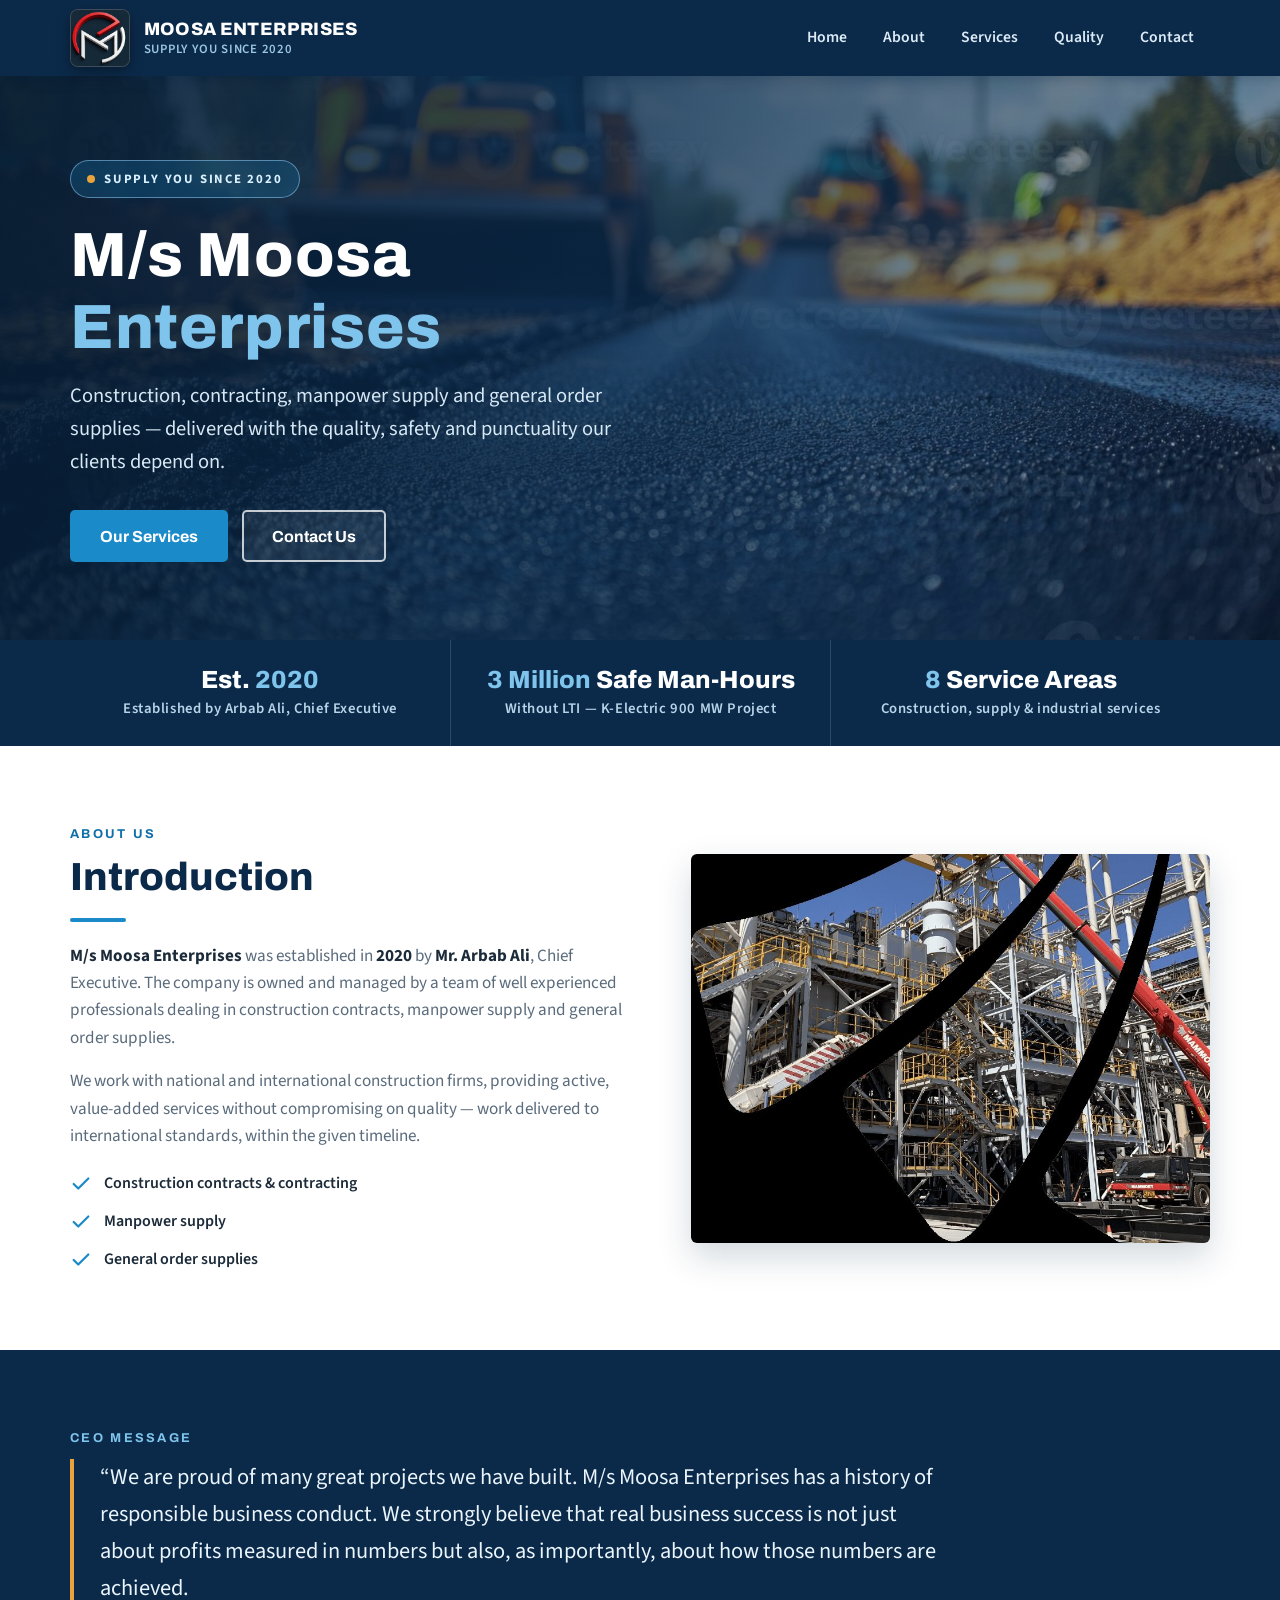
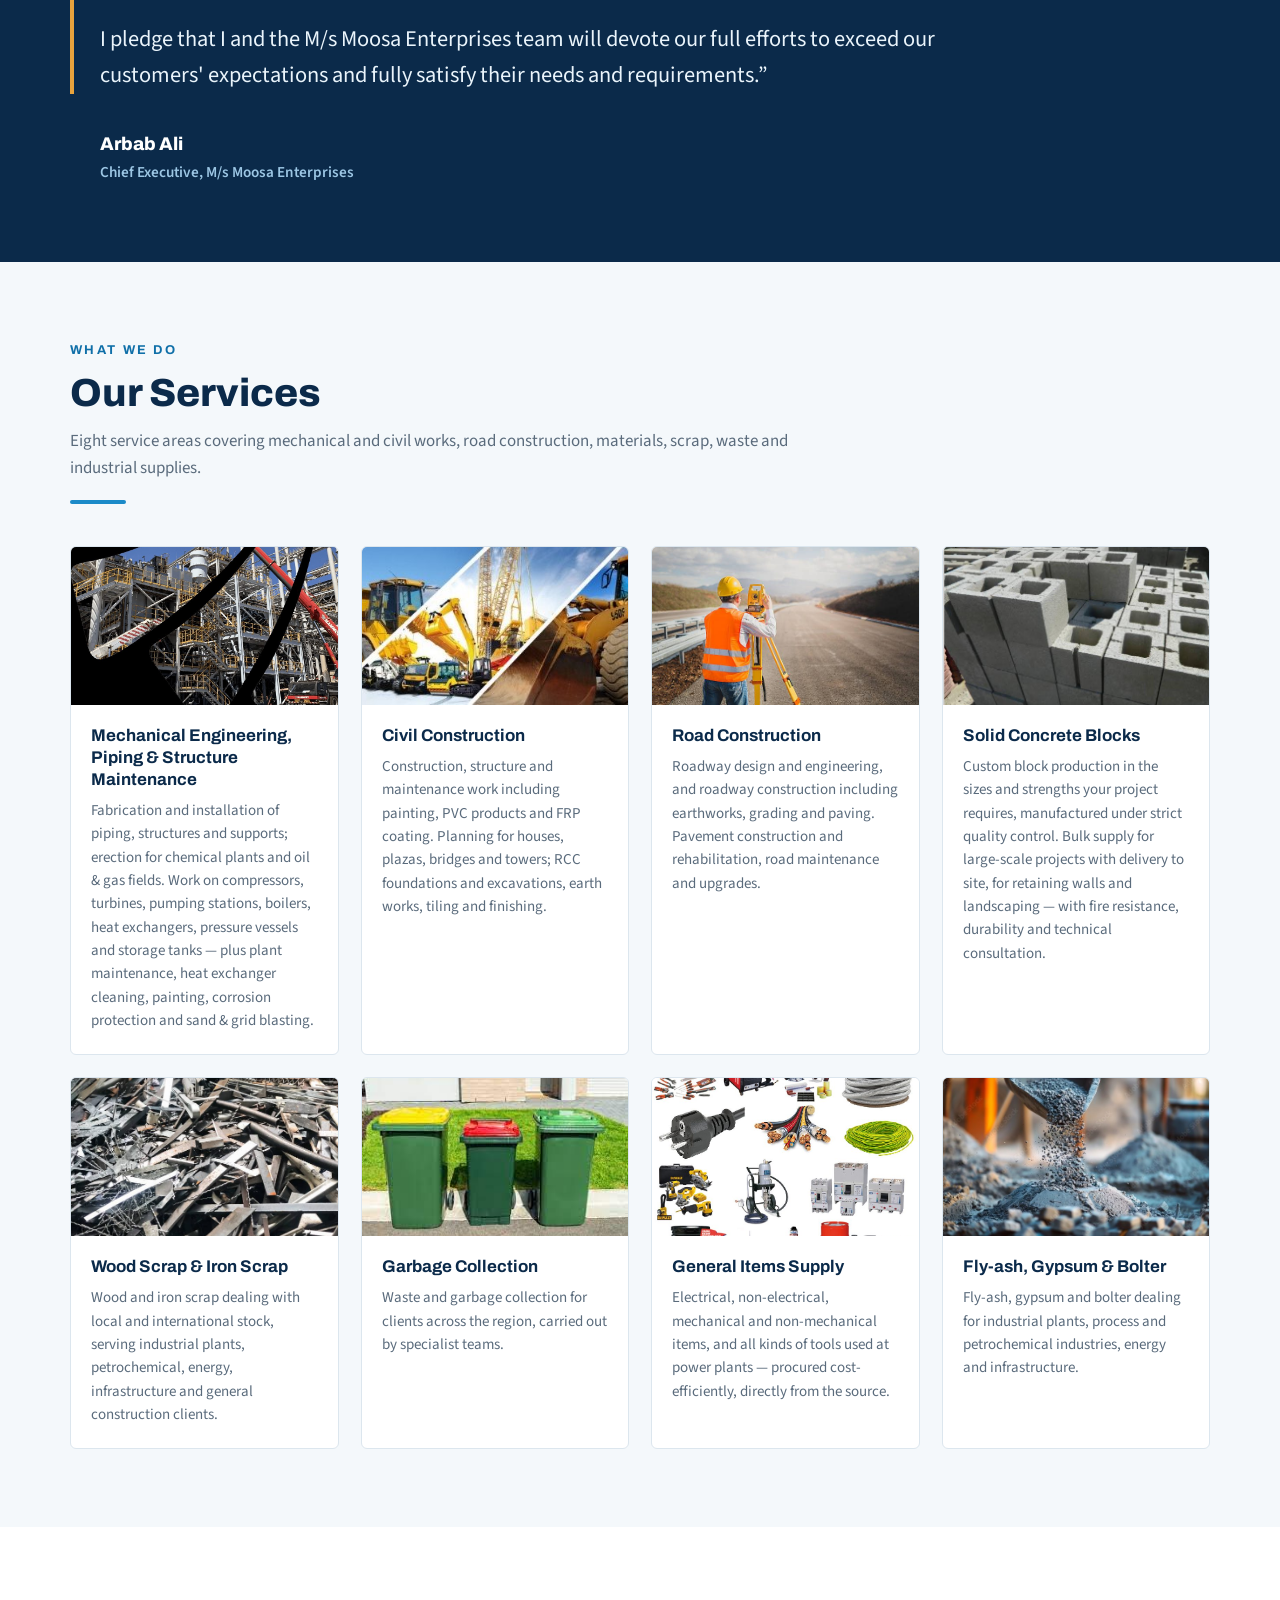
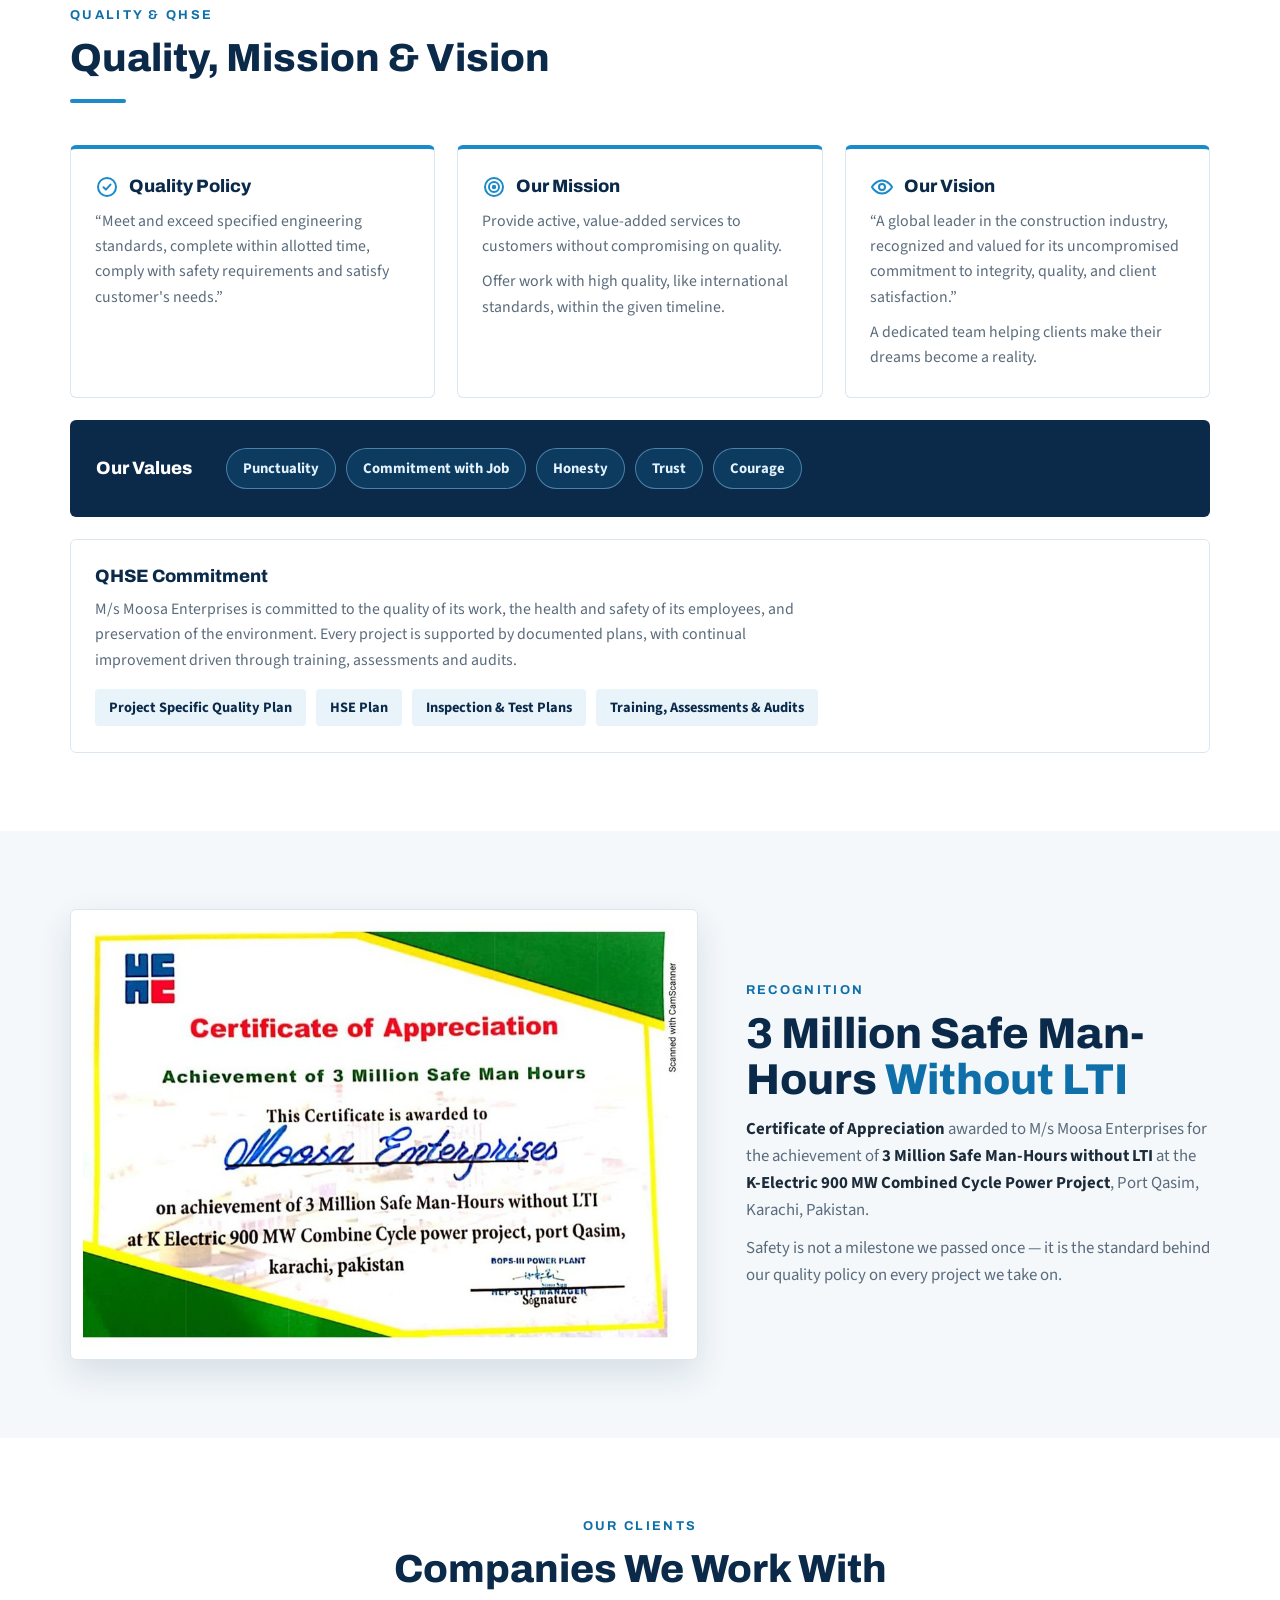
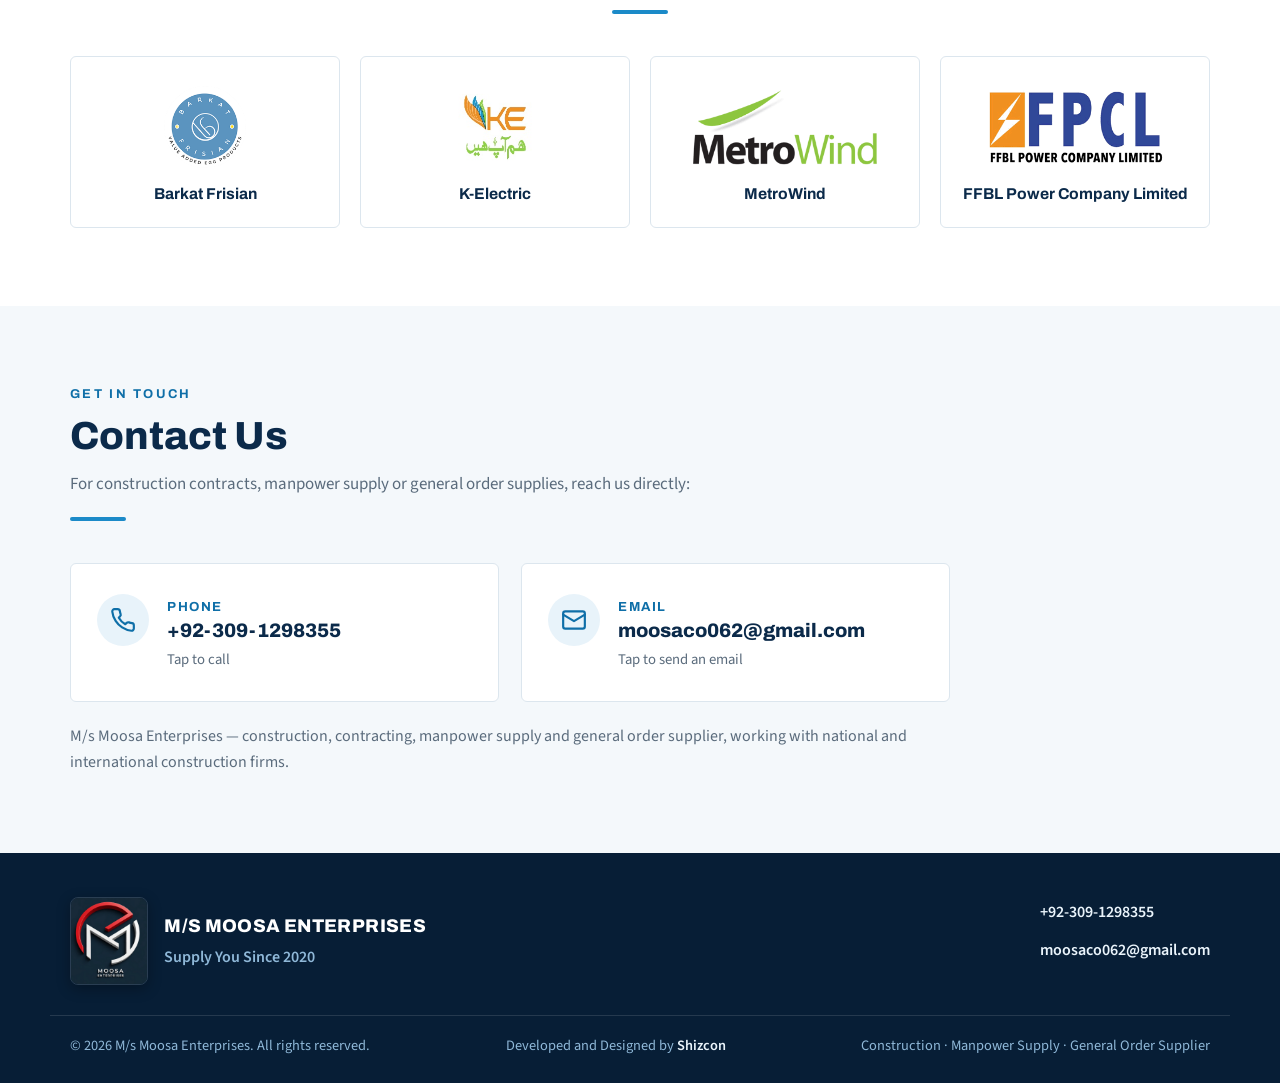
==== index.html @ c5fcceeb "Rename moosa-enterprises-preview.html to index.html" ====
<!doctype html>
<html lang="en">
<head>
<meta charset="utf-8" />
<meta name="viewport" content="width=device-width, initial-scale=1, viewport-fit=cover" />
<meta name="color-scheme" content="light" />
<meta name="description" content="M/s Moosa Enterprises — construction, contracting, manpower supply and general order supplies. Supply You Since 2020." />
<link rel="icon" href="data:," />
<title>M/s Moosa Enterprises — Supply You Since 2020</title>
<link rel="preconnect" href="https://fonts.googleapis.com" />
<link rel="preconnect" href="https://fonts.gstatic.com" crossorigin />
<link href="https://fonts.googleapis.com/css2?family=Archivo:wght@500;600;700;800&family=Source+Sans+3:wght@400;600;700&display=swap" rel="stylesheet" />
<style>
  :root{
    --navy:#0B2A4A;
    --navy-2:#071E36;
    --sky:#1B8AC8;
    --sky-dark:#0F6FA8;
    --sky-soft:#E8F3FA;
    --ink:#1C2B3A;
    --muted:#5A6B7C;
    --line:#DCE6EE;
    --bg:#FFFFFF;
    --bg-alt:#F4F8FB;
    --gold:#E8A33D;
    --radius:6px;
    --header-h:76px;
  }
  *{box-sizing:border-box}
  html{scroll-behavior:smooth}
  body{
    margin:0;
    font-family:"Source Sans 3", system-ui, -apple-system, "Segoe UI", sans-serif;
    color:var(--ink);
    background:var(--bg);
    line-height:1.6;
    -webkit-font-smoothing:antialiased;
  }
  h1,h2,h3,h4{font-family:"Archivo", system-ui, sans-serif; color:var(--navy); margin:0; line-height:1.15}
  p{margin:0}
  img{display:block; max-width:100%}
  a{color:var(--sky-dark)}
  .wrap{max-width:1180px; margin:0 auto; padding:0 20px}
  section{scroll-margin-top:calc(var(--header-h) + 12px)}

  /* ---------- Header ---------- */
  .site-header{
    position:sticky; top:0; z-index:60;
    background:var(--navy);
    box-shadow:0 2px 14px rgba(7,30,54,.28);
  }
  .header-in{
    max-width:1180px; margin:0 auto; padding:0 20px;
    min-height:var(--header-h);
    display:flex; align-items:center; gap:18px;
  }
  .brand{display:flex; align-items:center; gap:14px; text-decoration:none; min-height:44px}
  .brand .logo-plate{
    background:#1B2B38; border:1px solid rgba(255,255,255,.16); border-radius:8px; padding:0;
    display:flex; align-items:center; flex:none; overflow:hidden;
    box-shadow:0 4px 14px rgba(0,0,0,.35);
  }
  .brand .logo-plate img{height:56px; width:auto}
  .brand .brand-text{line-height:1.15}
  .brand .brand-name{
    font-family:"Archivo", sans-serif; font-weight:800; color:#fff;
    font-size:1.12rem; letter-spacing:.02em; text-transform:uppercase;
  }
  .brand .brand-tag{color:#9CC6E4; font-size:.8rem; font-weight:600; letter-spacing:.06em; text-transform:uppercase}
  .main-nav{margin-left:auto}
  .main-nav ul{display:flex; gap:4px; list-style:none; margin:0; padding:0}
  .main-nav a{
    display:flex; align-items:center; min-height:44px; padding:0 16px;
    color:#DCEBF6; text-decoration:none; font-weight:600; font-size:.98rem;
    border-radius:4px;
  }
  .main-nav a:hover, .main-nav a:focus-visible{background:rgba(255,255,255,.1); color:#fff}
  .nav-toggle{
    display:none; margin-left:auto;
    background:transparent; border:1px solid rgba(255,255,255,.35); border-radius:6px;
    width:48px; height:48px; cursor:pointer; padding:0;
    align-items:center; justify-content:center;
  }
  .nav-toggle svg{width:24px; height:24px; stroke:#fff}
  @media (max-width:820px){
    .nav-toggle{display:flex}
    .main-nav{
      display:none; position:absolute; top:var(--header-h); left:0; right:0;
      background:var(--navy-2); border-top:1px solid rgba(255,255,255,.12);
      padding:10px 16px 16px;
    }
    .main-nav.open{display:block}
    .main-nav ul{flex-direction:column; gap:2px}
    .main-nav a{min-height:48px; padding:0 12px; font-size:1.05rem}
    .brand .brand-name{font-size:.98rem}
    .brand .logo-plate img{height:48px}
  }

  /* ---------- Hero ---------- */
  .hero{
    position:relative; color:#fff;
    background:var(--navy-2) url("[data-uri]") center 62% / cover no-repeat;
  }
  .hero::before{
    content:""; position:absolute; inset:0;
    background:linear-gradient(90deg, rgba(7,30,54,.93) 0%, rgba(11,42,74,.82) 46%, rgba(11,42,74,.38) 100%);
  }
  .hero-in{position:relative; padding:84px 0 78px; max-width:720px}
  .hero-badge{
    display:inline-flex; align-items:center; gap:9px;
    background:rgba(27,138,200,.22); border:1px solid rgba(140,200,240,.55);
    color:#D9F0FF; font-weight:700; letter-spacing:.14em; text-transform:uppercase;
    font-size:.8rem; padding:8px 16px; border-radius:999px; margin-bottom:22px;
  }
  .hero-badge::before{content:""; width:8px; height:8px; border-radius:50%; background:var(--gold); flex:none}
  .hero h1{
    color:#fff; font-size:clamp(2.3rem, 5.6vw, 3.9rem); font-weight:800;
    letter-spacing:.01em; margin-bottom:16px;
  }
  .hero h1 .accent{color:#7FC4EC}
  .hero .hero-sub{
    font-size:clamp(1.05rem, 2.2vw, 1.28rem); color:#D7E8F5; max-width:56ch; margin-bottom:32px;
  }
  .hero-actions{display:flex; flex-wrap:wrap; gap:14px}
  .btn{
    display:inline-flex; align-items:center; justify-content:center; gap:9px;
    min-height:52px; padding:0 28px; border-radius:5px;
    font-family:"Archivo", sans-serif; font-weight:700; font-size:1rem;
    text-decoration:none; border:2px solid transparent; cursor:pointer;
  }
  .btn-sky{background:var(--sky); color:#fff}
  .btn-sky:hover{background:var(--sky-dark)}
  .btn-outline{border-color:rgba(255,255,255,.75); color:#fff; background:rgba(255,255,255,.06)}
  .btn-outline:hover{background:rgba(255,255,255,.16)}
  @media (max-width:640px){ .hero-in{padding:58px 0 54px} }

  /* ---------- Fact strip ---------- */
  .facts{background:var(--navy); color:#fff}
  .facts-in{
    display:grid; grid-template-columns:repeat(3, 1fr);
  }
  .fact{
    padding:26px 28px; text-align:center;
    border-left:1px solid rgba(255,255,255,.14);
  }
  .fact:first-child{border-left:none}
  .fact .fact-num{
    font-family:"Archivo", sans-serif; font-weight:800; font-size:1.55rem; color:#fff; line-height:1.1;
  }
  .fact .fact-num em{font-style:normal; color:#7FC4EC}
  .fact .fact-label{color:#B9D4E8; font-size:.92rem; font-weight:600; letter-spacing:.04em; margin-top:3px}
  @media (max-width:640px){
    .facts-in{grid-template-columns:1fr}
    .fact{border-left:none; border-top:1px solid rgba(255,255,255,.14); padding:18px 20px}
    .fact:first-child{border-top:none}
  }

  /* ---------- Sections ---------- */
  .section{padding:78px 0}
  .section-alt{background:var(--bg-alt)}
  .section-head{max-width:760px; margin-bottom:42px}
  .section-head.center{margin-left:auto; margin-right:auto; text-align:center}
  .kicker{
    display:block; font-family:"Archivo", sans-serif; font-weight:700; font-size:.8rem;
    letter-spacing:.18em; text-transform:uppercase; color:var(--sky-dark); margin-bottom:10px;
  }
  .section-head h2{font-size:clamp(1.75rem, 3.6vw, 2.45rem); font-weight:800; margin-bottom:12px}
  .section-head p{color:var(--muted); font-size:1.06rem}
  .rule{width:56px; height:4px; background:var(--sky); border-radius:2px; margin-top:18px}
  .section-head.center .rule{margin-left:auto; margin-right:auto}

  /* About */
  .about-grid{display:grid; grid-template-columns:1.05fr .95fr; gap:48px; align-items:center}
  .about-copy p{color:var(--muted); font-size:1.07rem; margin-bottom:16px}
  .about-copy p strong{color:var(--ink)}
  .about-points{list-style:none; margin:22px 0 0; padding:0; display:grid; gap:12px}
  .about-points li{display:flex; gap:12px; align-items:flex-start; font-weight:600; color:var(--ink)}
  .about-points svg{flex:none; width:22px; height:22px; margin-top:2px}
  .about-photo{border-radius:var(--radius); overflow:hidden; box-shadow:0 14px 34px rgba(11,42,74,.18)}
  .about-photo img{width:100%; height:100%; object-fit:cover; aspect-ratio:4/3}
  @media (max-width:860px){ .about-grid{grid-template-columns:1fr; gap:30px} }

  /* CEO message */
  .ceo{background:var(--navy); color:#fff}
  .ceo .kicker{color:#7FC4EC}
  .ceo-grid{display:grid; grid-template-columns:1fr; gap:10px; max-width:880px}
  .ceo blockquote{
    margin:0; font-size:clamp(1.12rem, 2.4vw, 1.4rem); line-height:1.65; color:#EAF4FB;
    border-left:4px solid var(--gold); padding-left:26px; font-weight:400;
  }
  .ceo blockquote p + p{margin-top:14px}
  .ceo-sign{margin-top:26px; padding-left:30px}
  .ceo-sign .name{font-family:"Archivo", sans-serif; font-weight:800; font-size:1.15rem; color:#fff}
  .ceo-sign .role{color:#9CC6E4; font-weight:600; font-size:.95rem}

  /* Services */
  .svc-grid{display:grid; grid-template-columns:repeat(4, 1fr); gap:22px}
  @media (max-width:1080px){ .svc-grid{grid-template-columns:repeat(2, 1fr)} }
  @media (max-width:560px){ .svc-grid{grid-template-columns:1fr} }
  .svc{
    background:#fff; border:1px solid var(--line); border-radius:var(--radius);
    overflow:hidden; display:flex; flex-direction:column;
    transition:box-shadow .18s ease, transform .18s ease;
  }
  .svc:hover{box-shadow:0 12px 28px rgba(11,42,74,.13); transform:translateY(-3px)}
  .svc img{width:100%; height:158px; object-fit:cover}
  .svc-body{padding:20px 20px 22px; display:flex; flex-direction:column; gap:8px; flex:1}
  .svc-body h3{font-size:1.06rem; font-weight:700; line-height:1.3}
  .svc-body p{color:var(--muted); font-size:.94rem; line-height:1.55}

  /* Quality / Mission / Vision / Values */
  .qm-grid{display:grid; grid-template-columns:repeat(3, 1fr); gap:22px; margin-bottom:22px}
  @media (max-width:900px){ .qm-grid{grid-template-columns:1fr} }
  .qm-card{
    background:#fff; border:1px solid var(--line); border-top:4px solid var(--sky);
    border-radius:var(--radius); padding:26px 24px;
  }
  .qm-card h3{font-size:1.12rem; font-weight:800; margin-bottom:10px; display:flex; align-items:center; gap:10px}
  .qm-card h3 svg{width:24px; height:24px; flex:none}
  .qm-card p{color:var(--muted); font-size:.99rem}
  .qm-card p + p{margin-top:10px}
  .values-card{
    background:var(--navy); border-radius:var(--radius); padding:28px 26px; color:#fff;
    display:grid; grid-template-columns:auto 1fr; gap:8px 34px; align-items:center;
  }
  .values-card h3{color:#fff; font-size:1.12rem; font-weight:800}
  .values-list{list-style:none; margin:0; padding:0; display:flex; flex-wrap:wrap; gap:10px}
  .values-list li{
    border:1px solid rgba(140,200,240,.5); background:rgba(27,138,200,.18);
    color:#E3F2FC; font-weight:700; font-size:.92rem; padding:8px 16px; border-radius:999px;
  }
  @media (max-width:700px){ .values-card{grid-template-columns:1fr} }
  .qhse{margin-top:22px; background:#fff; border:1px solid var(--line); border-radius:var(--radius); padding:26px 24px}
  .qhse h3{font-size:1.12rem; font-weight:800; margin-bottom:10px}
  .qhse p{color:var(--muted); font-size:.99rem; max-width:88ch}
  .qhse-tags{list-style:none; display:flex; flex-wrap:wrap; gap:10px; margin:16px 0 0; padding:0}
  .qhse-tags li{background:var(--sky-soft); color:var(--navy); font-weight:700; font-size:.9rem; padding:7px 14px; border-radius:4px}

  /* Recognition */
  .rec-grid{display:grid; grid-template-columns:1.15fr .85fr; gap:48px; align-items:center}
  .rec-photo{border:1px solid var(--line); border-radius:var(--radius); padding:12px; background:#fff; box-shadow:0 14px 34px rgba(11,42,74,.12)}
  .rec-photo img{width:100%; border-radius:3px}
  .rec-copy .big{
    font-family:"Archivo", sans-serif; font-weight:800; color:var(--navy);
    font-size:clamp(1.9rem, 4vw, 2.7rem); line-height:1.08; margin-bottom:6px;
  }
  .rec-copy .big em{font-style:normal; color:var(--sky-dark)}
  .rec-copy p{color:var(--muted); font-size:1.05rem; margin-top:12px}
  .rec-copy p strong{color:var(--ink)}
  @media (max-width:860px){ .rec-grid{grid-template-columns:1fr; gap:28px} }

  /* Clients */
  .clients-grid{display:grid; grid-template-columns:repeat(4, 1fr); gap:20px}
  @media (max-width:860px){ .clients-grid{grid-template-columns:repeat(2, 1fr)} }
  @media (max-width:420px){ .clients-grid{grid-template-columns:1fr} }
  .client-card{
    background:#fff; border:1px solid var(--line); border-radius:var(--radius);
    padding:26px 20px 20px; display:flex; flex-direction:column; align-items:center; gap:16px;
    min-height:172px; justify-content:center; text-align:center;
  }
  .client-card img{max-height:82px; width:auto; max-width:100%; object-fit:contain}
  .client-card .client-name{font-family:"Archivo", sans-serif; font-weight:700; color:var(--navy); font-size:.98rem; line-height:1.3}

  /* Contact */
  .contact-grid{display:grid; grid-template-columns:1fr 1fr; gap:22px; max-width:880px}
  @media (max-width:700px){ .contact-grid{grid-template-columns:1fr} }
  .contact-card{
    background:#fff; border:1px solid var(--line); border-radius:var(--radius);
    padding:30px 26px; display:flex; gap:18px; align-items:flex-start;
    text-decoration:none; color:var(--ink);
    transition:box-shadow .18s ease, border-color .18s ease;
  }
  .contact-card:hover{box-shadow:0 10px 24px rgba(11,42,74,.12); border-color:var(--sky)}
  .contact-icon{
    flex:none; width:52px; height:52px; border-radius:50%;
    background:var(--sky-soft); display:flex; align-items:center; justify-content:center;
  }
  .contact-icon svg{width:26px; height:26px}
  .contact-card .label{font-family:"Archivo", sans-serif; font-weight:700; font-size:.82rem; letter-spacing:.12em; text-transform:uppercase; color:var(--sky-dark); margin-bottom:4px}
  .contact-card .value{font-family:"Archivo", sans-serif; font-weight:800; color:var(--navy); font-size:1.22rem; line-height:1.25; word-break:break-word}
  .contact-card .hint{color:var(--muted); font-size:.92rem; margin-top:4px}
  .contact-note{margin-top:22px; color:var(--muted); font-size:1rem; max-width:880px}

  /* Footer */
  footer{background:var(--navy-2); color:#C7DCEC}
  .footer-in{
    max-width:1180px; margin:0 auto; padding:44px 20px 30px;
    display:flex; flex-wrap:wrap; gap:26px 48px; align-items:flex-start; justify-content:space-between;
  }
  .footer-brand{display:flex; align-items:center; gap:16px}
  .footer-brand .f-logo{height:88px; width:auto; border-radius:8px; border:1px solid rgba(255,255,255,.14); box-shadow:0 4px 14px rgba(0,0,0,.3)}
  .footer-brand .f-name{font-family:"Archivo", sans-serif; font-weight:800; color:#fff; font-size:1.15rem; text-transform:uppercase; letter-spacing:.02em}
  .footer-brand .f-tag{color:#8FB8D8; font-weight:600; margin-top:4px}
  .footer-contact{display:grid; gap:6px; font-size:1rem}
  .footer-contact a{color:#EAF4FB; text-decoration:none; font-weight:600; min-height:32px; display:inline-flex; align-items:center}
  .footer-contact a:hover{text-decoration:underline}
  .footer-bottom{
    border-top:1px solid rgba(255,255,255,.12);
    max-width:1180px; margin:0 auto; padding:18px 20px 26px;
    display:flex; flex-wrap:wrap; gap:8px 20px; justify-content:space-between;
    font-size:.9rem; color:#8FB8D8;
  }
  .footer-bottom a{color:#EAF4FB; font-weight:600; text-decoration:none}
  .footer-bottom a:hover{text-decoration:underline}

  @media (prefers-reduced-motion: reduce){
    html{scroll-behavior:auto}
    .svc, .contact-card{transition:none}
    .svc:hover{transform:none}
  }
</style>
</head>
<body>

<!-- ================= Header ================= -->
<header class="site-header">
  <div class="header-in">
    <a class="brand" href="#home" aria-label="M/s Moosa Enterprises — home">
      <span class="logo-plate"><img src="[data-uri]" alt="Moosa Enterprises logo" /></span>
      <span class="brand-text">
        <span class="brand-name">Moosa Enterprises</span><br />
        <span class="brand-tag">Supply You Since 2020</span>
      </span>
    </a>
    <button class="nav-toggle" id="navToggle" aria-label="Open menu" aria-expanded="false" aria-controls="mainNav">
      <svg viewBox="0 0 24 24" fill="none" stroke-width="2" stroke-linecap="round"><path d="M4 7h16M4 12h16M4 17h16"/></svg>
    </button>
    <nav class="main-nav" id="mainNav" aria-label="Main navigation">
      <ul>
        <li><a href="#home">Home</a></li>
        <li><a href="#about">About</a></li>
        <li><a href="#services">Services</a></li>
        <li><a href="#quality">Quality</a></li>
        <li><a href="#contact">Contact</a></li>
      </ul>
    </nav>
  </div>
</header>

<!-- ================= Hero ================= -->
<section class="hero" id="home">
  <div class="wrap">
    <div class="hero-in">
      <span class="hero-badge">Supply You Since 2020</span>
      <h1>M/s Moosa <span class="accent">Enterprises</span></h1>
      <p class="hero-sub">Construction, contracting, manpower supply and general order supplies — delivered with the quality, safety and punctuality our clients depend on.</p>
      <div class="hero-actions">
        <a class="btn btn-sky" href="#services">Our Services</a>
        <a class="btn btn-outline" href="#contact">Contact Us</a>
      </div>
    </div>
  </div>
</section>

<!-- ================= Fact strip ================= -->
<div class="facts" aria-label="Company facts">
  <div class="wrap">
    <div class="facts-in">
      <div class="fact">
        <div class="fact-num">Est. <em>2020</em></div>
        <div class="fact-label">Established by Arbab Ali, Chief Executive</div>
      </div>
      <div class="fact">
        <div class="fact-num"><em>3 Million</em> Safe Man-Hours</div>
        <div class="fact-label">Without LTI — K-Electric 900 MW Project</div>
      </div>
      <div class="fact">
        <div class="fact-num"><em>8</em> Service Areas</div>
        <div class="fact-label">Construction, supply &amp; industrial services</div>
      </div>
    </div>
  </div>
</div>

<!-- ================= About ================= -->
<section class="section" id="about">
  <div class="wrap">
    <div class="about-grid">
      <div class="about-copy">
        <div class="section-head" style="margin-bottom:20px">
          <span class="kicker">About Us</span>
          <h2>Introduction</h2>
          <div class="rule"></div>
        </div>
        <p><strong>M/s Moosa Enterprises</strong> was established in <strong>2020</strong> by <strong>Mr. Arbab Ali</strong>, Chief Executive. The company is owned and managed by a team of well experienced professionals dealing in construction contracts, manpower supply and general order supplies.</p>
        <p>We work with national and international construction firms, providing active, value-added services without compromising on quality — work delivered to international standards, within the given timeline.</p>
        <ul class="about-points">
          <li>
            <svg viewBox="0 0 24 24" fill="none" stroke="#1B8AC8" stroke-width="2.4" stroke-linecap="round" stroke-linejoin="round"><path d="M20 6 9 17l-5-5"/></svg>
            Construction contracts &amp; contracting
          </li>
          <li>
            <svg viewBox="0 0 24 24" fill="none" stroke="#1B8AC8" stroke-width="2.4" stroke-linecap="round" stroke-linejoin="round"><path d="M20 6 9 17l-5-5"/></svg>
            Manpower supply
          </li>
          <li>
            <svg viewBox="0 0 24 24" fill="none" stroke="#1B8AC8" stroke-width="2.4" stroke-linecap="round" stroke-linejoin="round"><path d="M20 6 9 17l-5-5"/></svg>
            General order supplies
          </li>
        </ul>
      </div>
      <div class="about-photo">
        <img src="[data-uri]" alt="Industrial plant served by Moosa Enterprises mechanical and piping teams" />
      </div>
    </div>
  </div>
</section>

<!-- ================= CEO Message ================= -->
<section class="section ceo" id="ceo">
  <div class="wrap">
    <span class="kicker">CEO Message</span>
    <div class="ceo-grid">
      <blockquote>
        <p>“We are proud of many great projects we have built. M/s Moosa Enterprises has a history of responsible business conduct. We strongly believe that real business success is not just about profits measured in numbers but also, as importantly, about how those numbers are achieved.</p>
        <p>I pledge that I and the M/s Moosa Enterprises team will devote our full efforts to exceed our customers' expectations and fully satisfy their needs and requirements.”</p>
      </blockquote>
      <div class="ceo-sign">
        <div class="name">Arbab Ali</div>
        <div class="role">Chief Executive, M/s Moosa Enterprises</div>
      </div>
    </div>
  </div>
</section>

<!-- ================= Services ================= -->
<section class="section section-alt" id="services">
  <div class="wrap">
    <div class="section-head">
      <span class="kicker">What We Do</span>
      <h2>Our Services</h2>
      <p>Eight service areas covering mechanical and civil works, road construction, materials, scrap, waste and industrial supplies.</p>
      <div class="rule"></div>
    </div>
    <div class="svc-grid">

      <article class="svc">
        <img src="[data-uri]" alt="Industrial plant piping and structures" />
        <div class="svc-body">
          <h3>Mechanical Engineering, Piping &amp; Structure Maintenance</h3>
          <p>Fabrication and installation of piping, structures and supports; erection for chemical plants and oil &amp; gas fields. Work on compressors, turbines, pumping stations, boilers, heat exchangers, pressure vessels and storage tanks — plus plant maintenance, heat exchanger cleaning, painting, corrosion protection and sand &amp; grid blasting.</p>
        </div>
      </article>

      <article class="svc">
        <img src="[data-uri]" alt="Construction machinery at work on a civil project" />
        <div class="svc-body">
          <h3>Civil Construction</h3>
          <p>Construction, structure and maintenance work including painting, PVC products and FRP coating. Planning for houses, plazas, bridges and towers; RCC foundations and excavations, earth works, tiling and finishing.</p>
        </div>
      </article>

      <article class="svc">
        <img src="[data-uri]" alt="Surveyor measuring a road construction site" />
        <div class="svc-body">
          <h3>Road Construction</h3>
          <p>Roadway design and engineering, and roadway construction including earthworks, grading and paving. Pavement construction and rehabilitation, road maintenance and upgrades.</p>
        </div>
      </article>

      <article class="svc">
        <img src="[data-uri]" alt="Stacks of solid concrete blocks" />
        <div class="svc-body">
          <h3>Solid Concrete Blocks</h3>
          <p>Custom block production in the sizes and strengths your project requires, manufactured under strict quality control. Bulk supply for large-scale projects with delivery to site, for retaining walls and landscaping — with fire resistance, durability and technical consultation.</p>
        </div>
      </article>

      <article class="svc">
        <img src="[data-uri]" alt="Iron scrap material ready for dealing" />
        <div class="svc-body">
          <h3>Wood Scrap &amp; Iron Scrap</h3>
          <p>Wood and iron scrap dealing with local and international stock, serving industrial plants, petrochemical, energy, infrastructure and general construction clients.</p>
        </div>
      </article>

      <article class="svc">
        <img src="[data-uri]" alt="Waste bins for garbage collection service" />
        <div class="svc-body">
          <h3>Garbage Collection</h3>
          <p>Waste and garbage collection for clients across the region, carried out by specialist teams.</p>
        </div>
      </article>

      <article class="svc">
        <img src="[data-uri]" alt="General items and tools supplied to power plants" />
        <div class="svc-body">
          <h3>General Items Supply</h3>
          <p>Electrical, non-electrical, mechanical and non-mechanical items, and all kinds of tools used at power plants — procured cost-efficiently, directly from the source.</p>
        </div>
      </article>

      <article class="svc">
        <img src="[data-uri]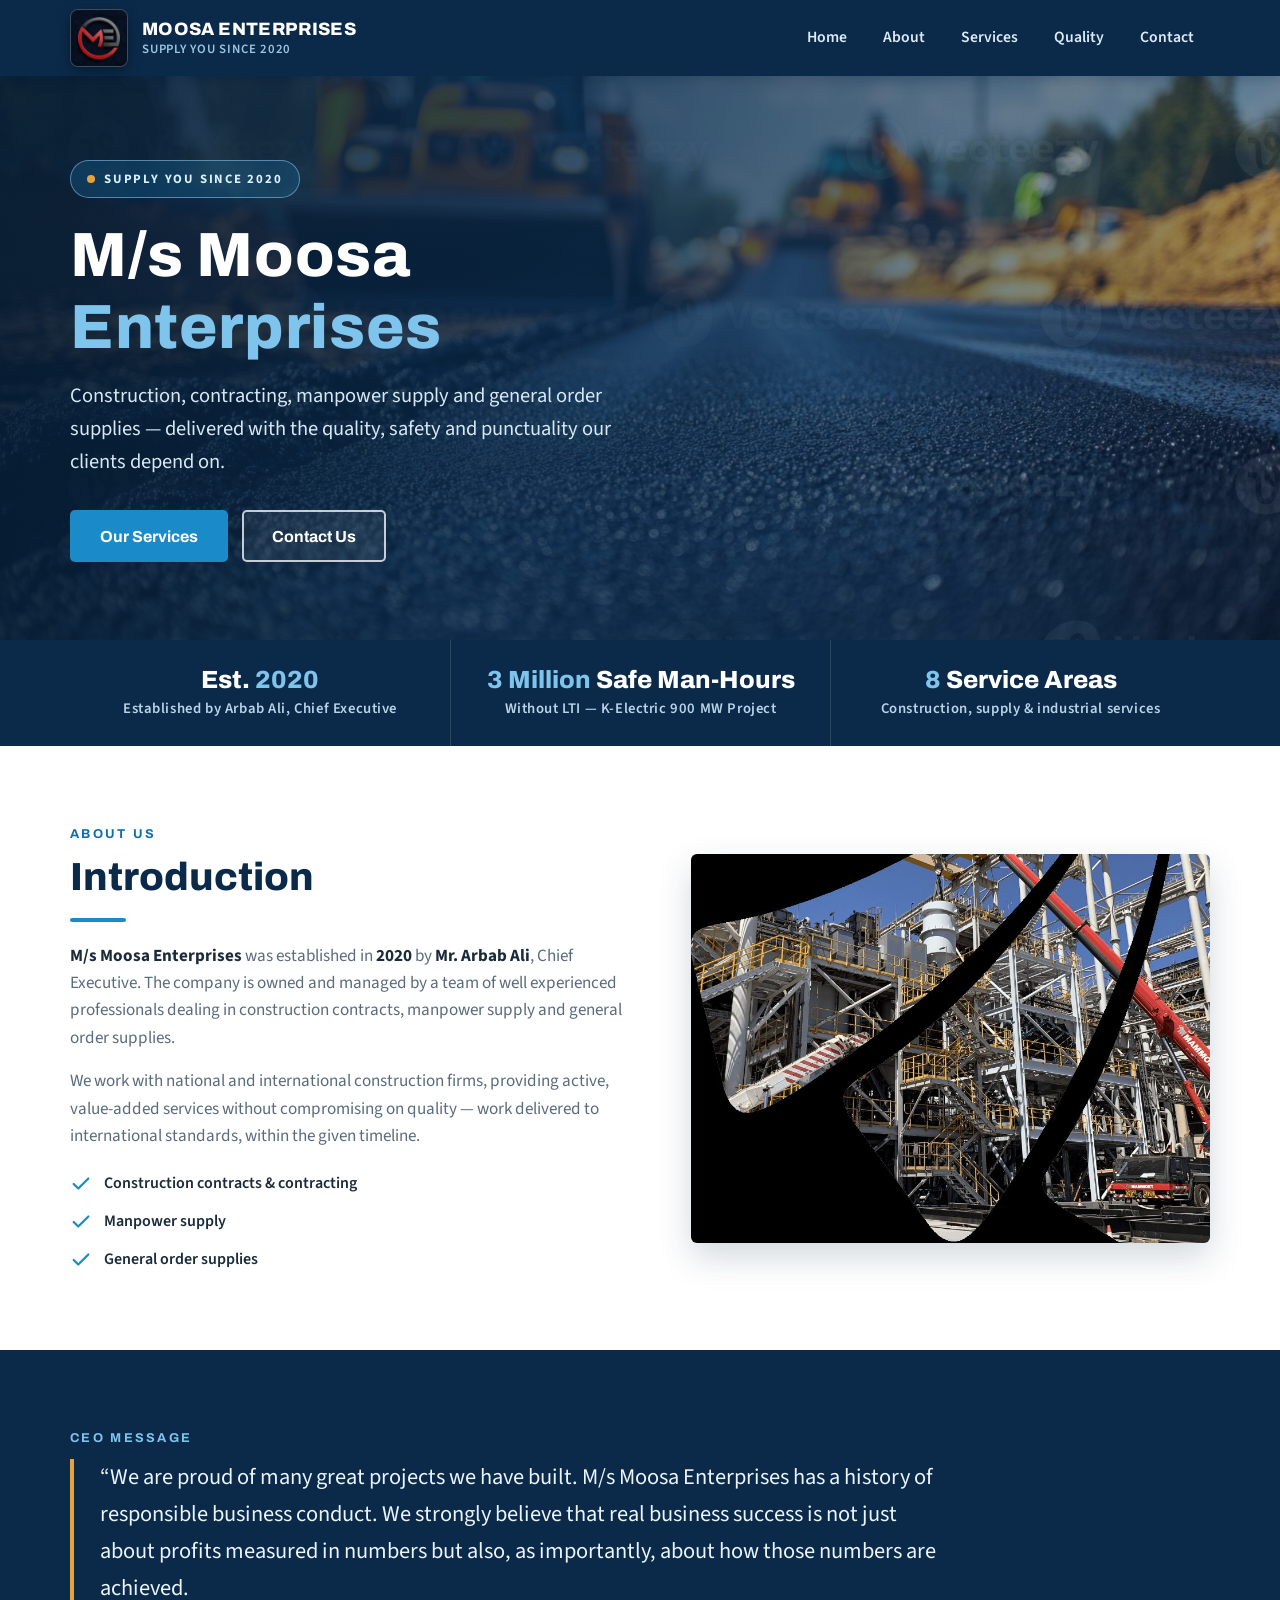
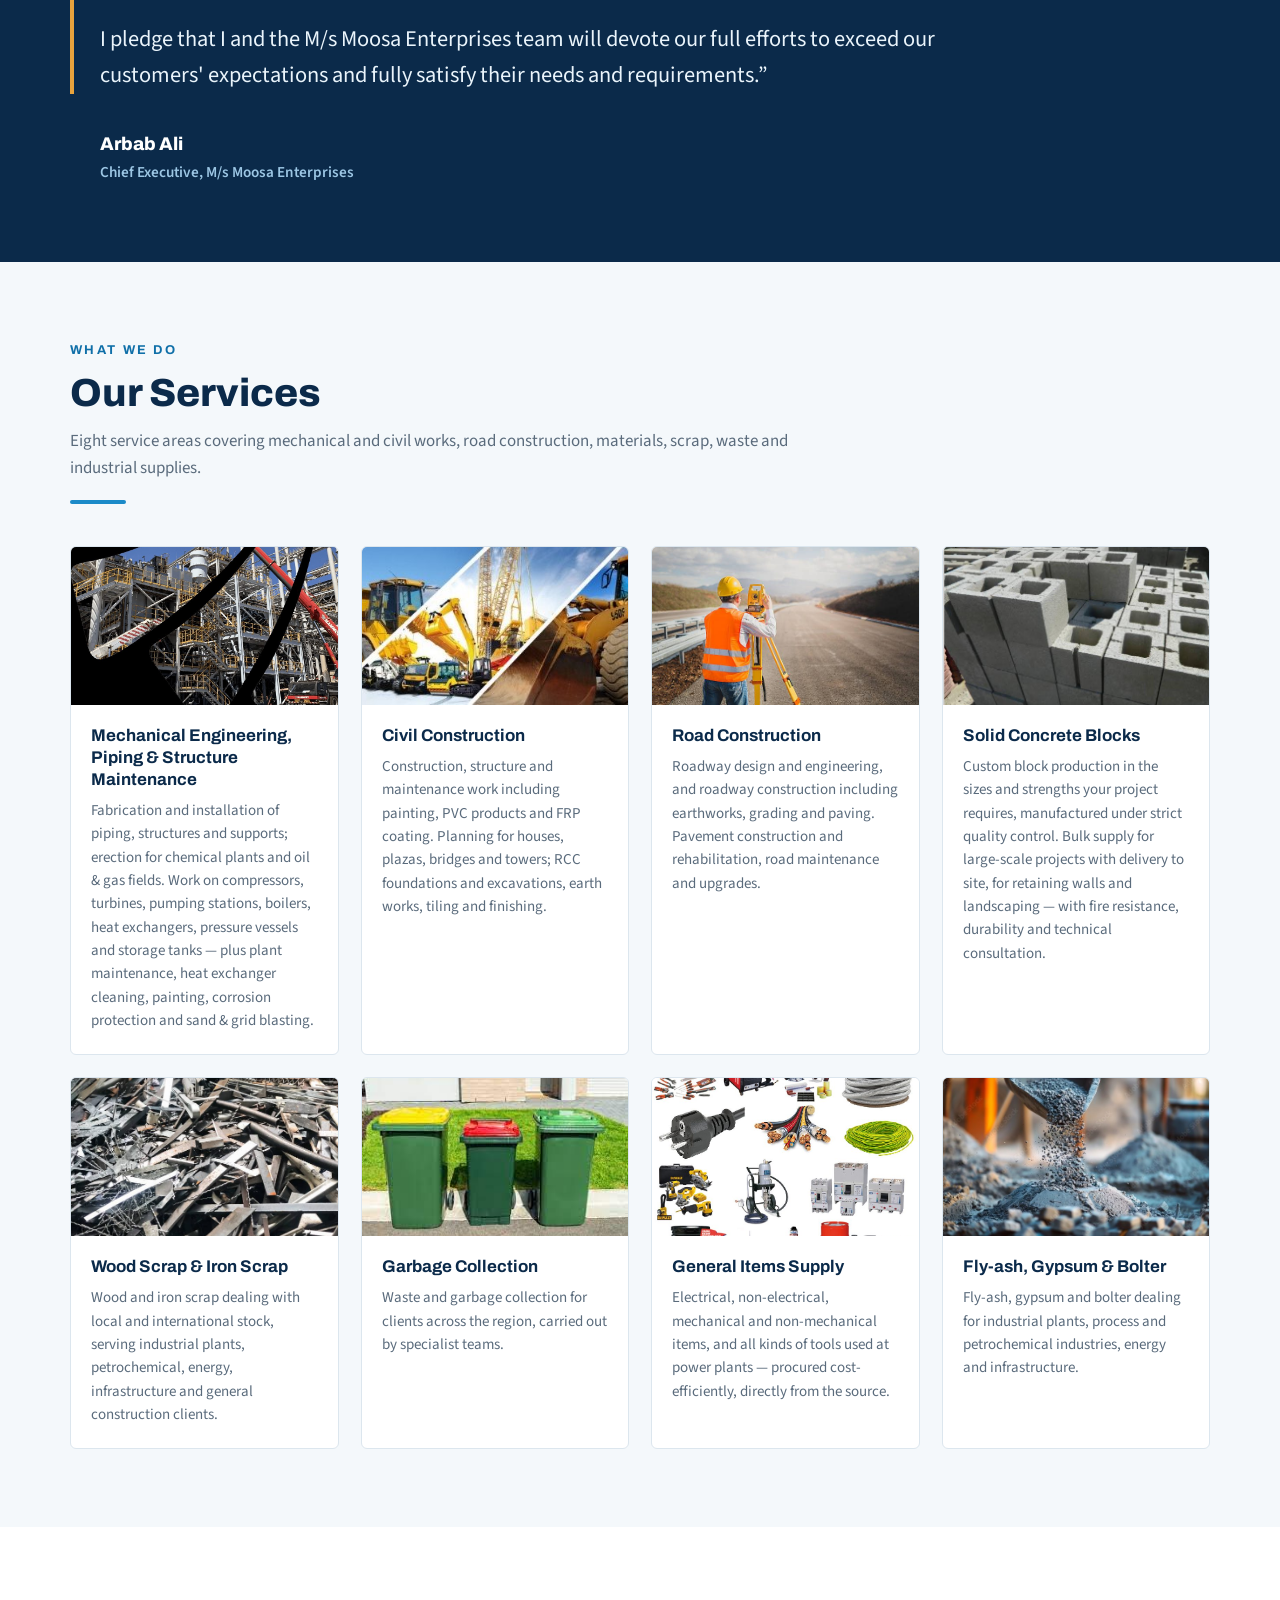
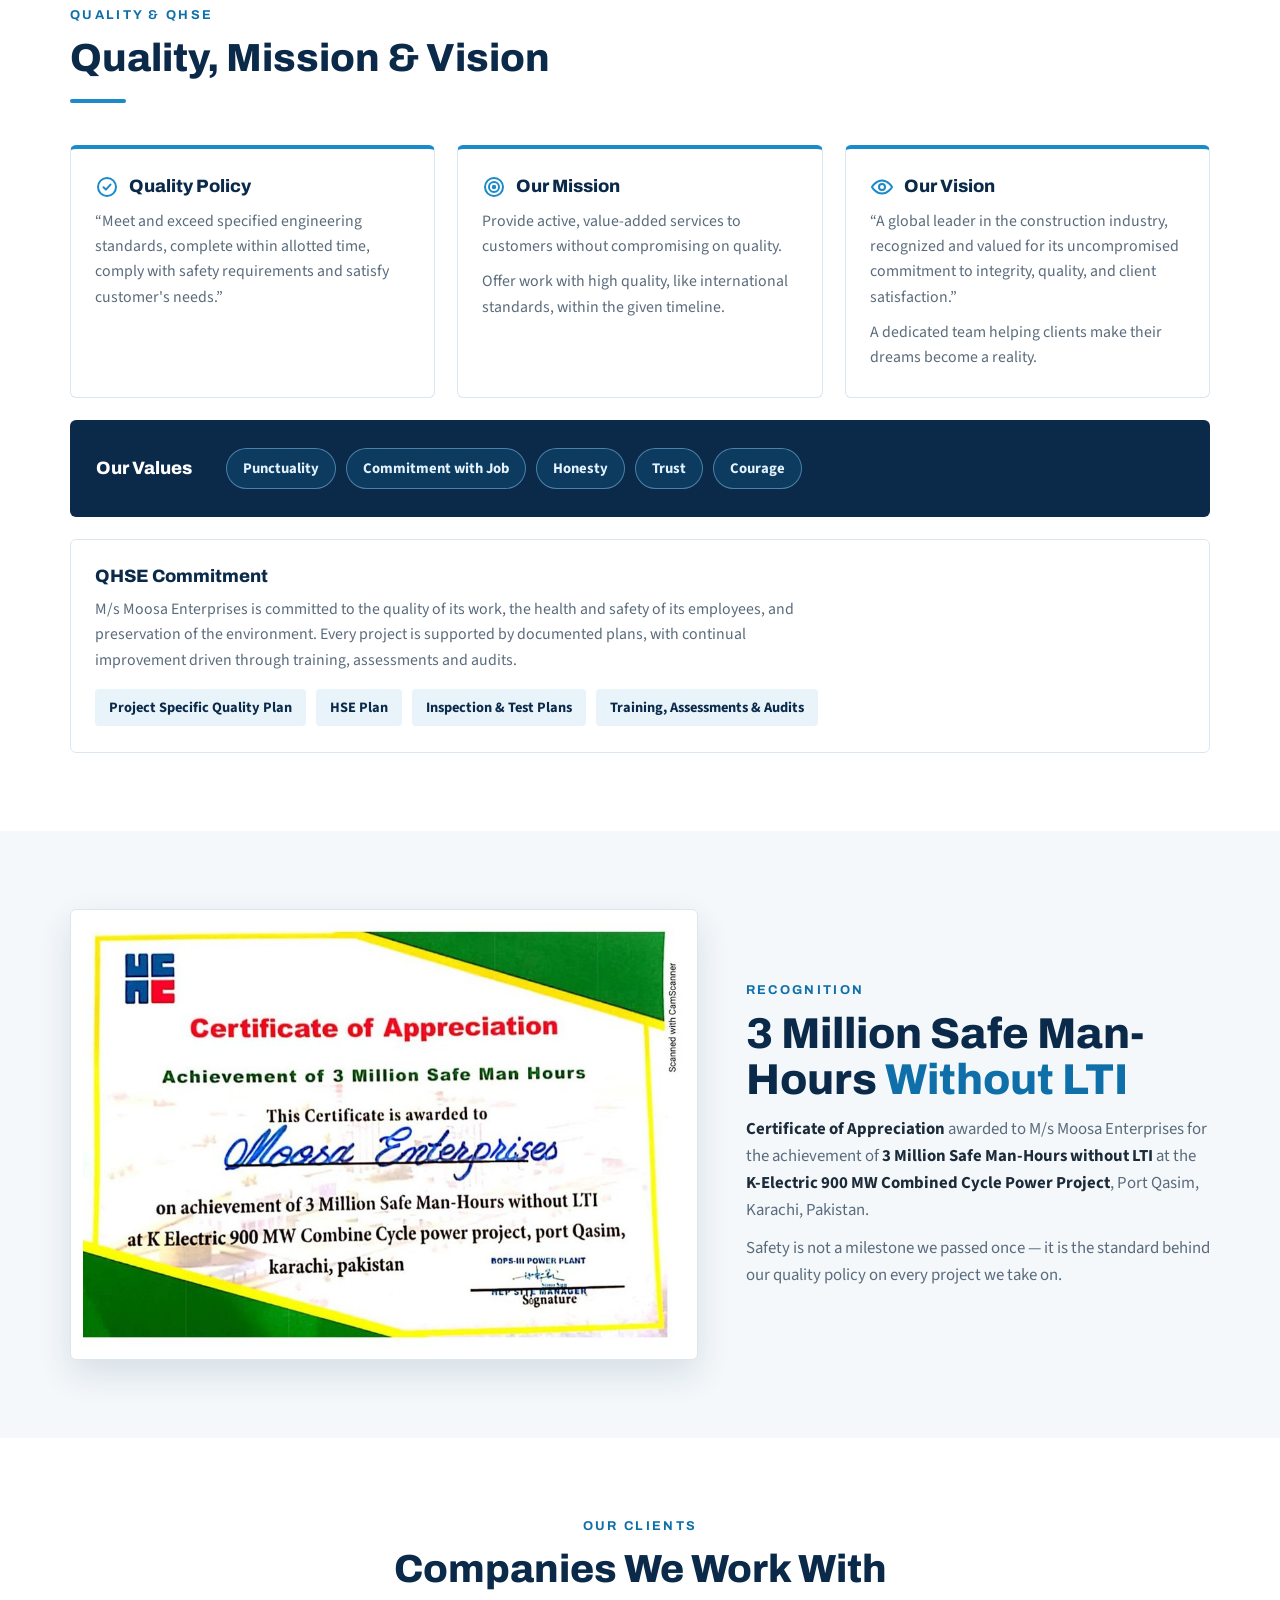
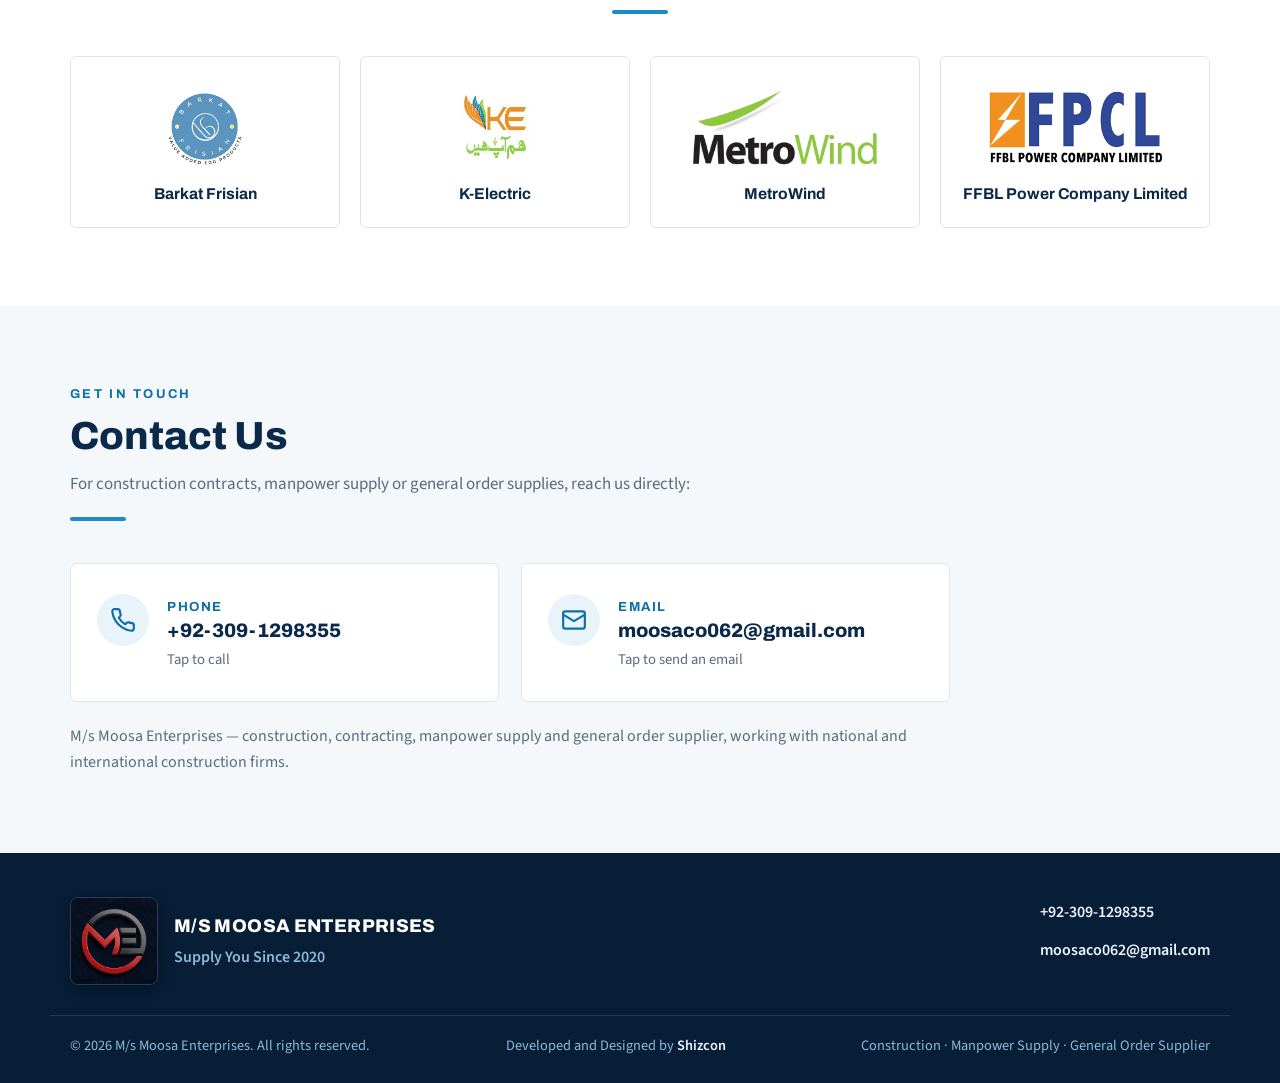
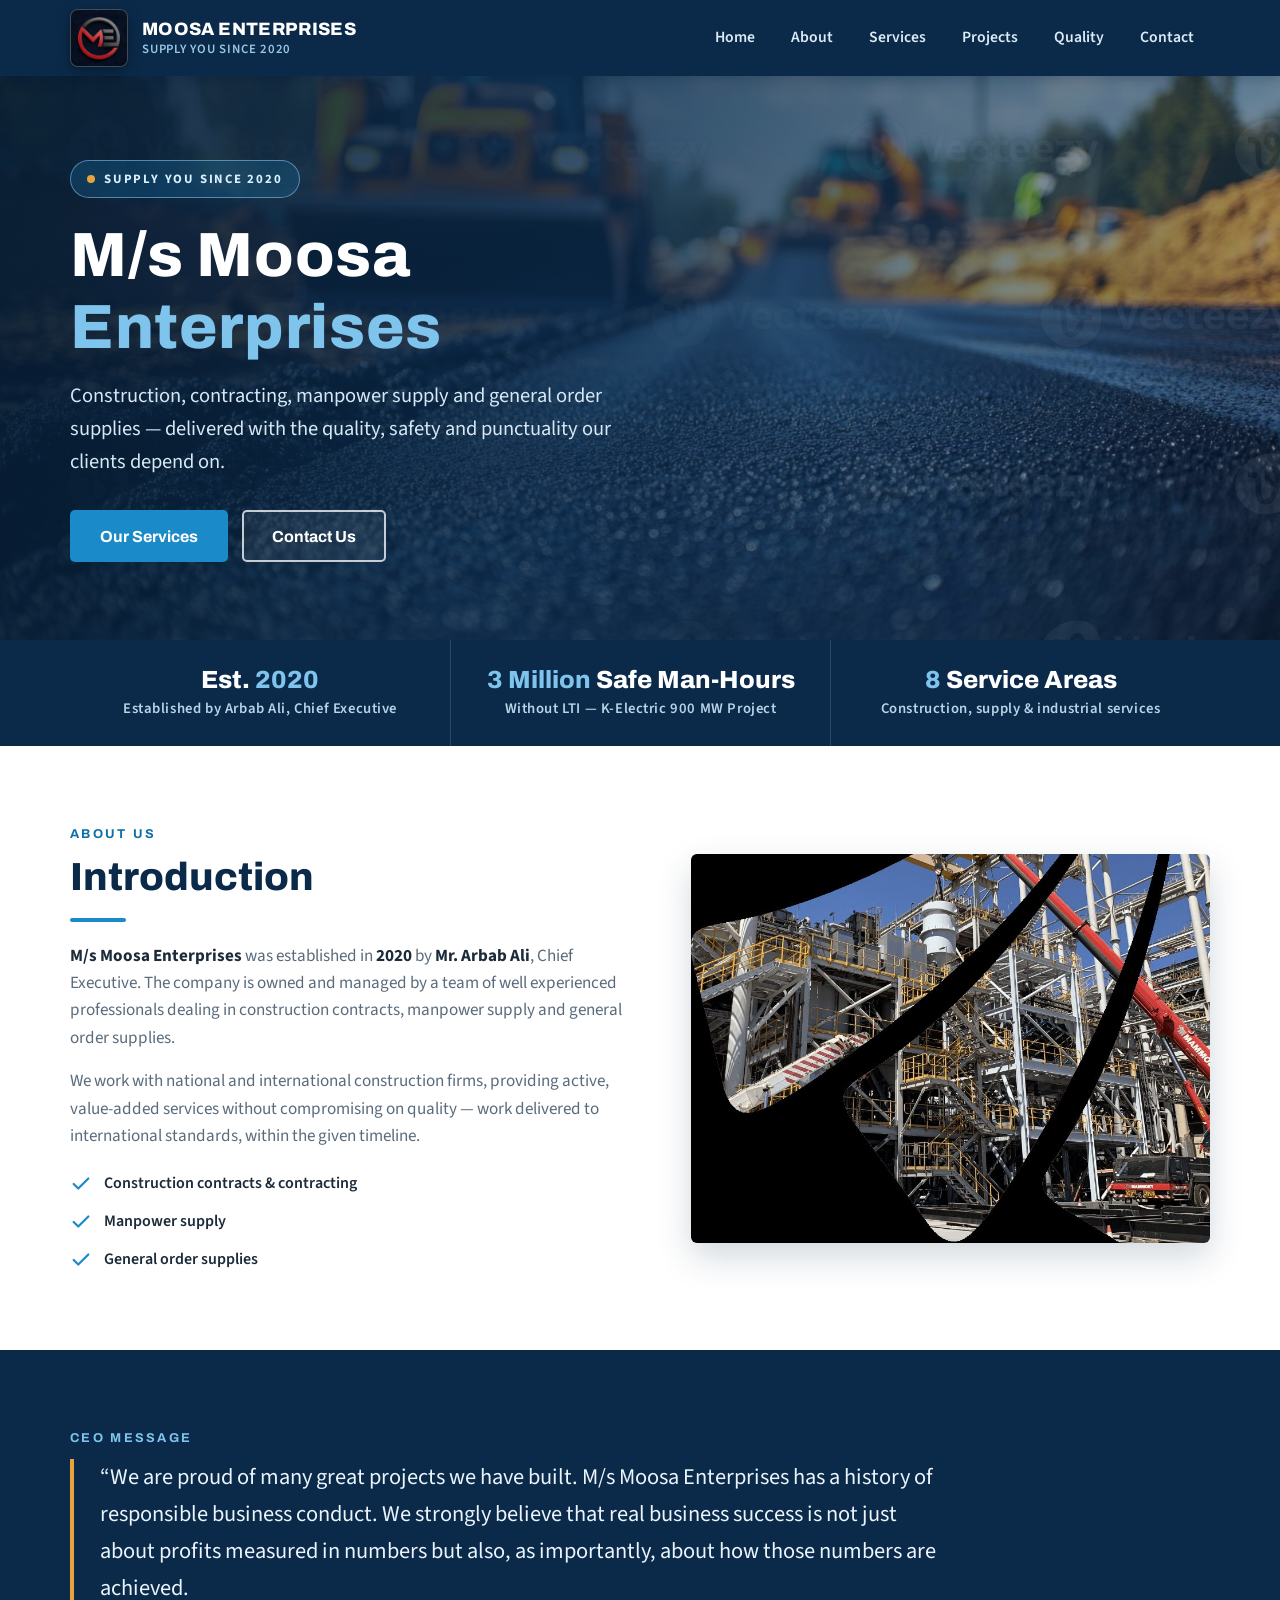
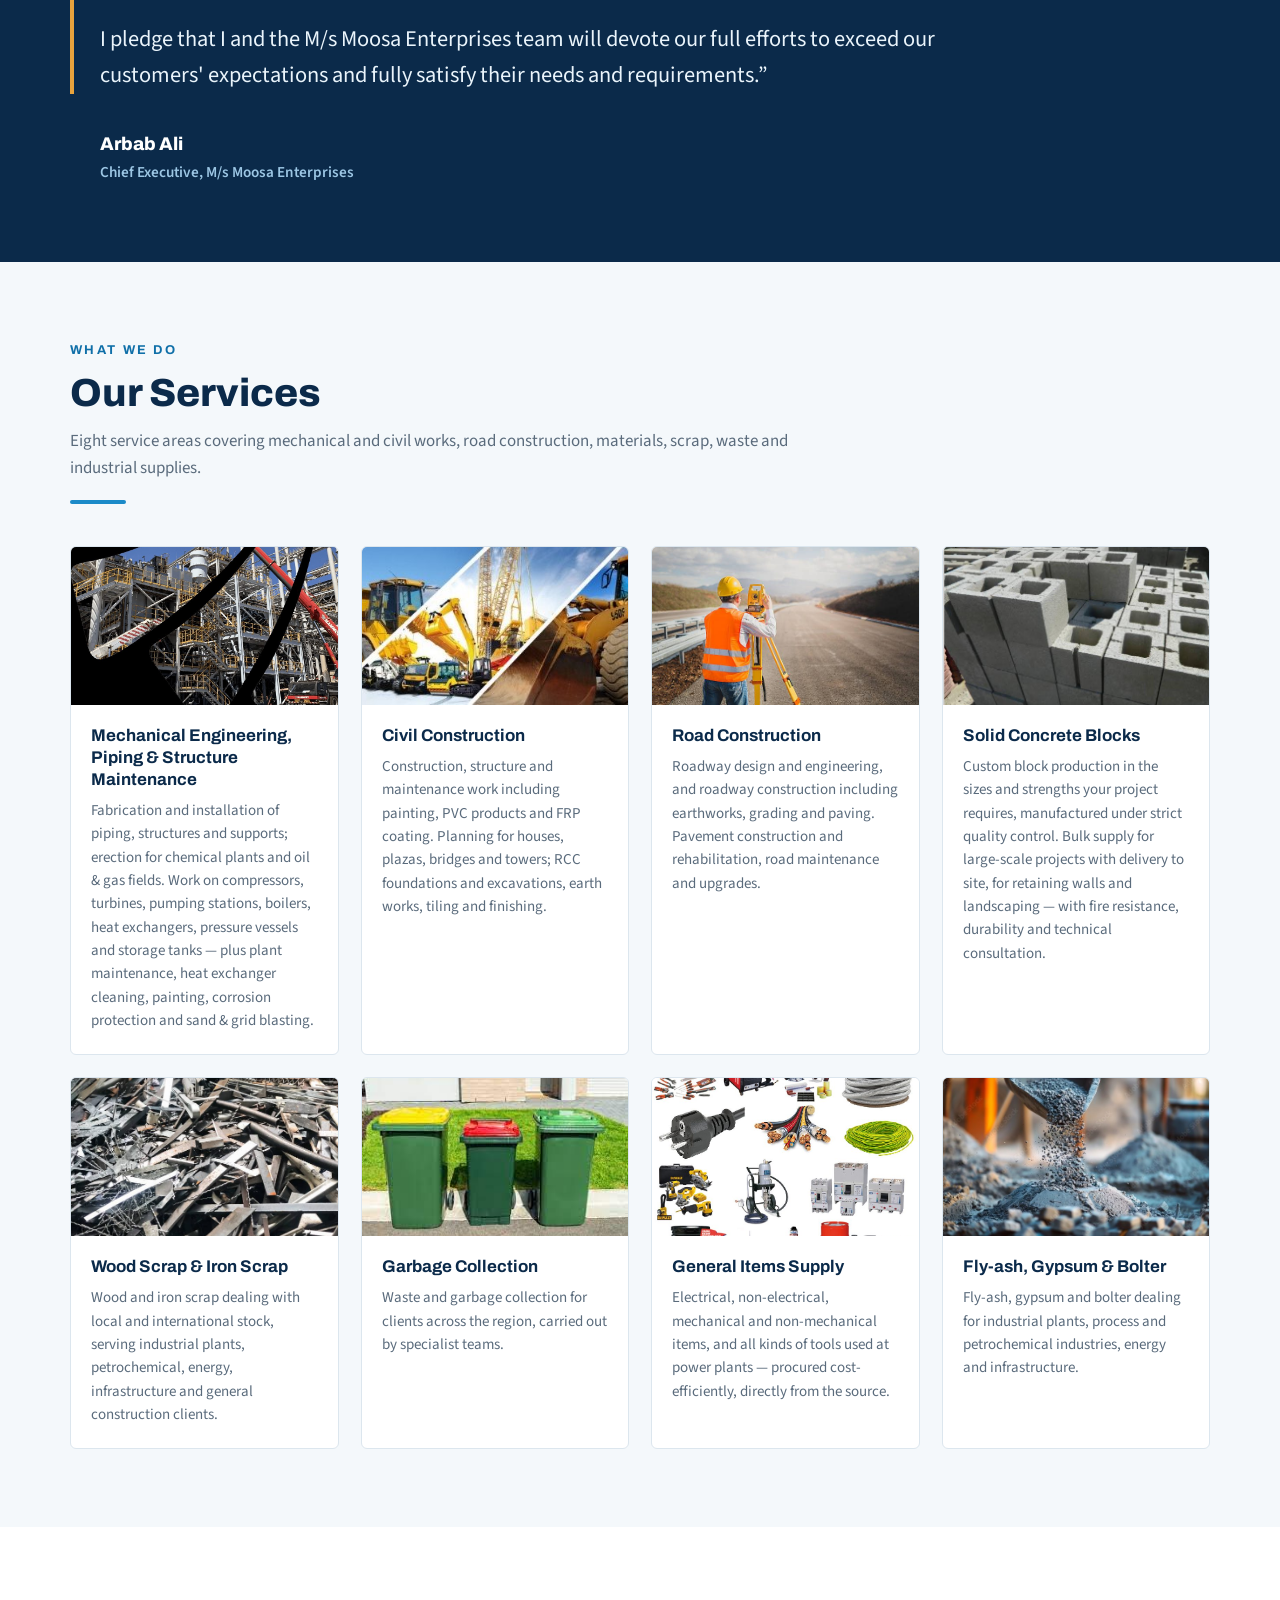
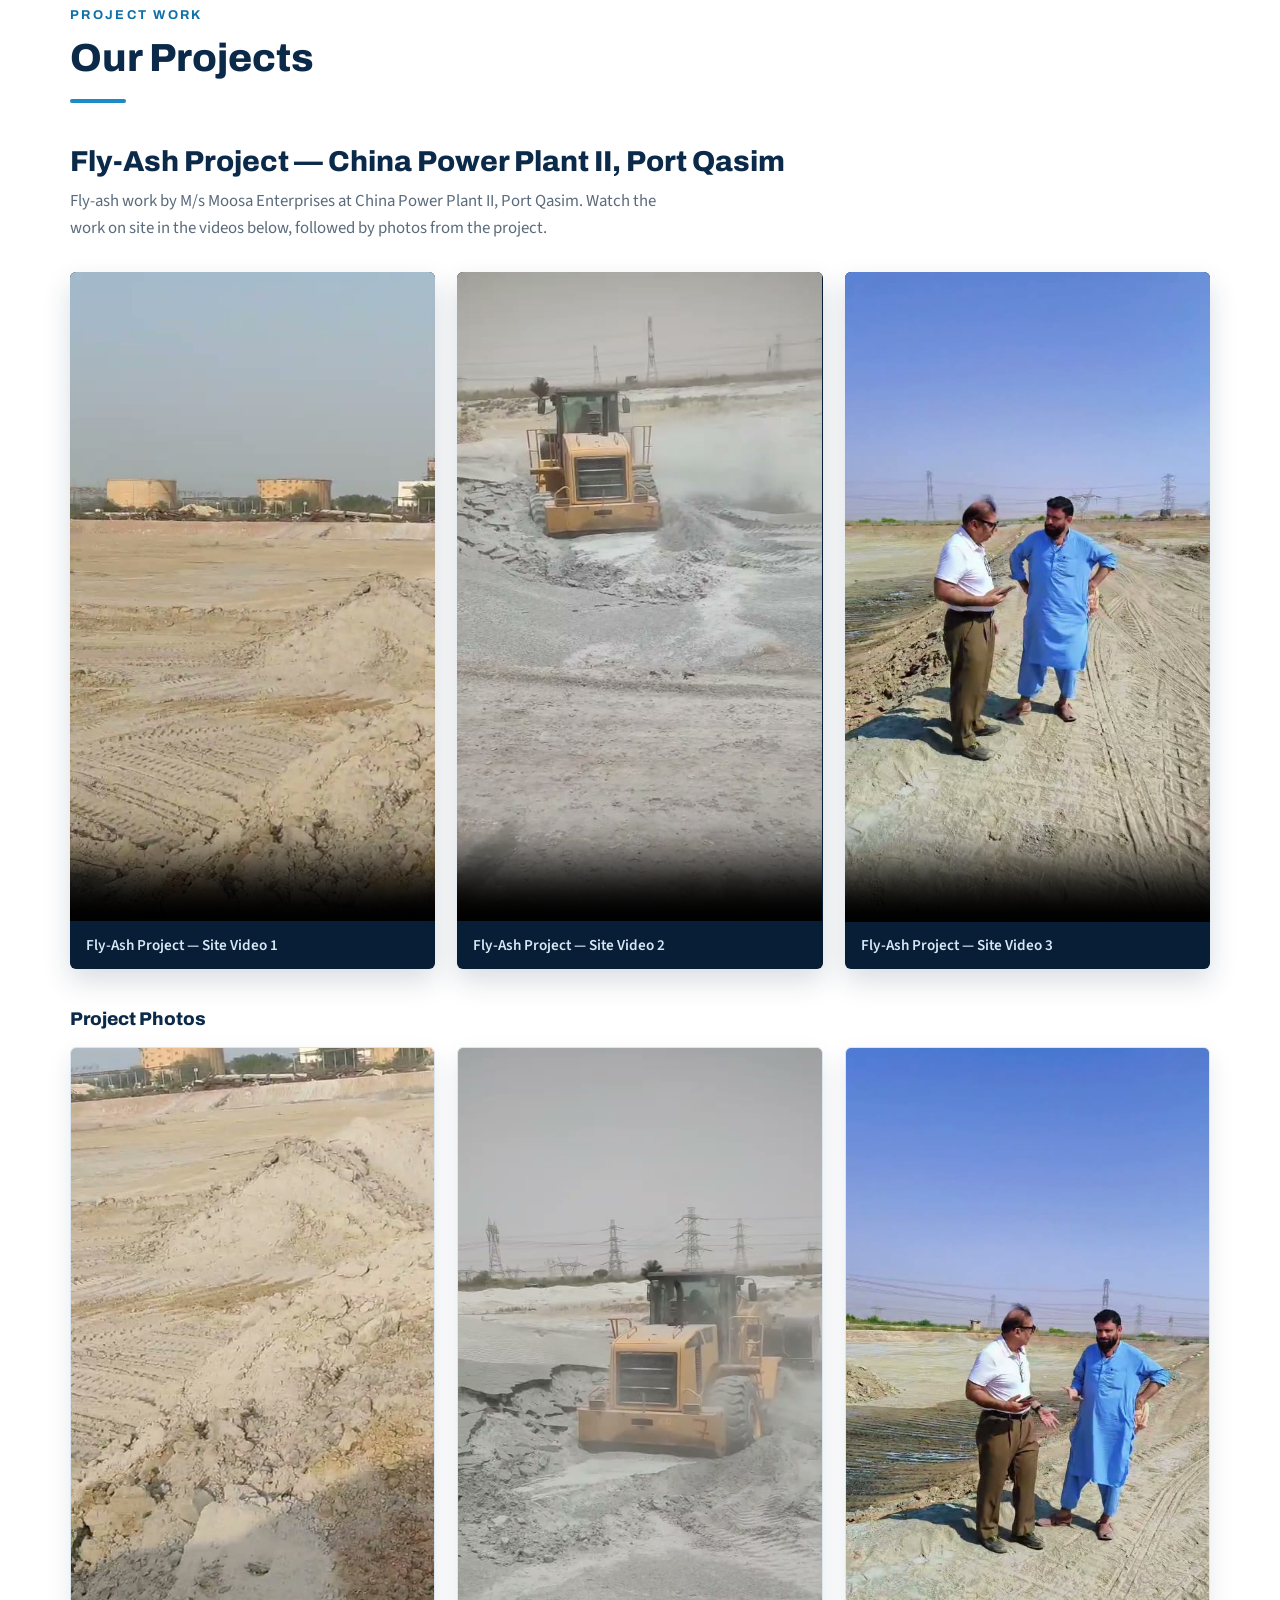
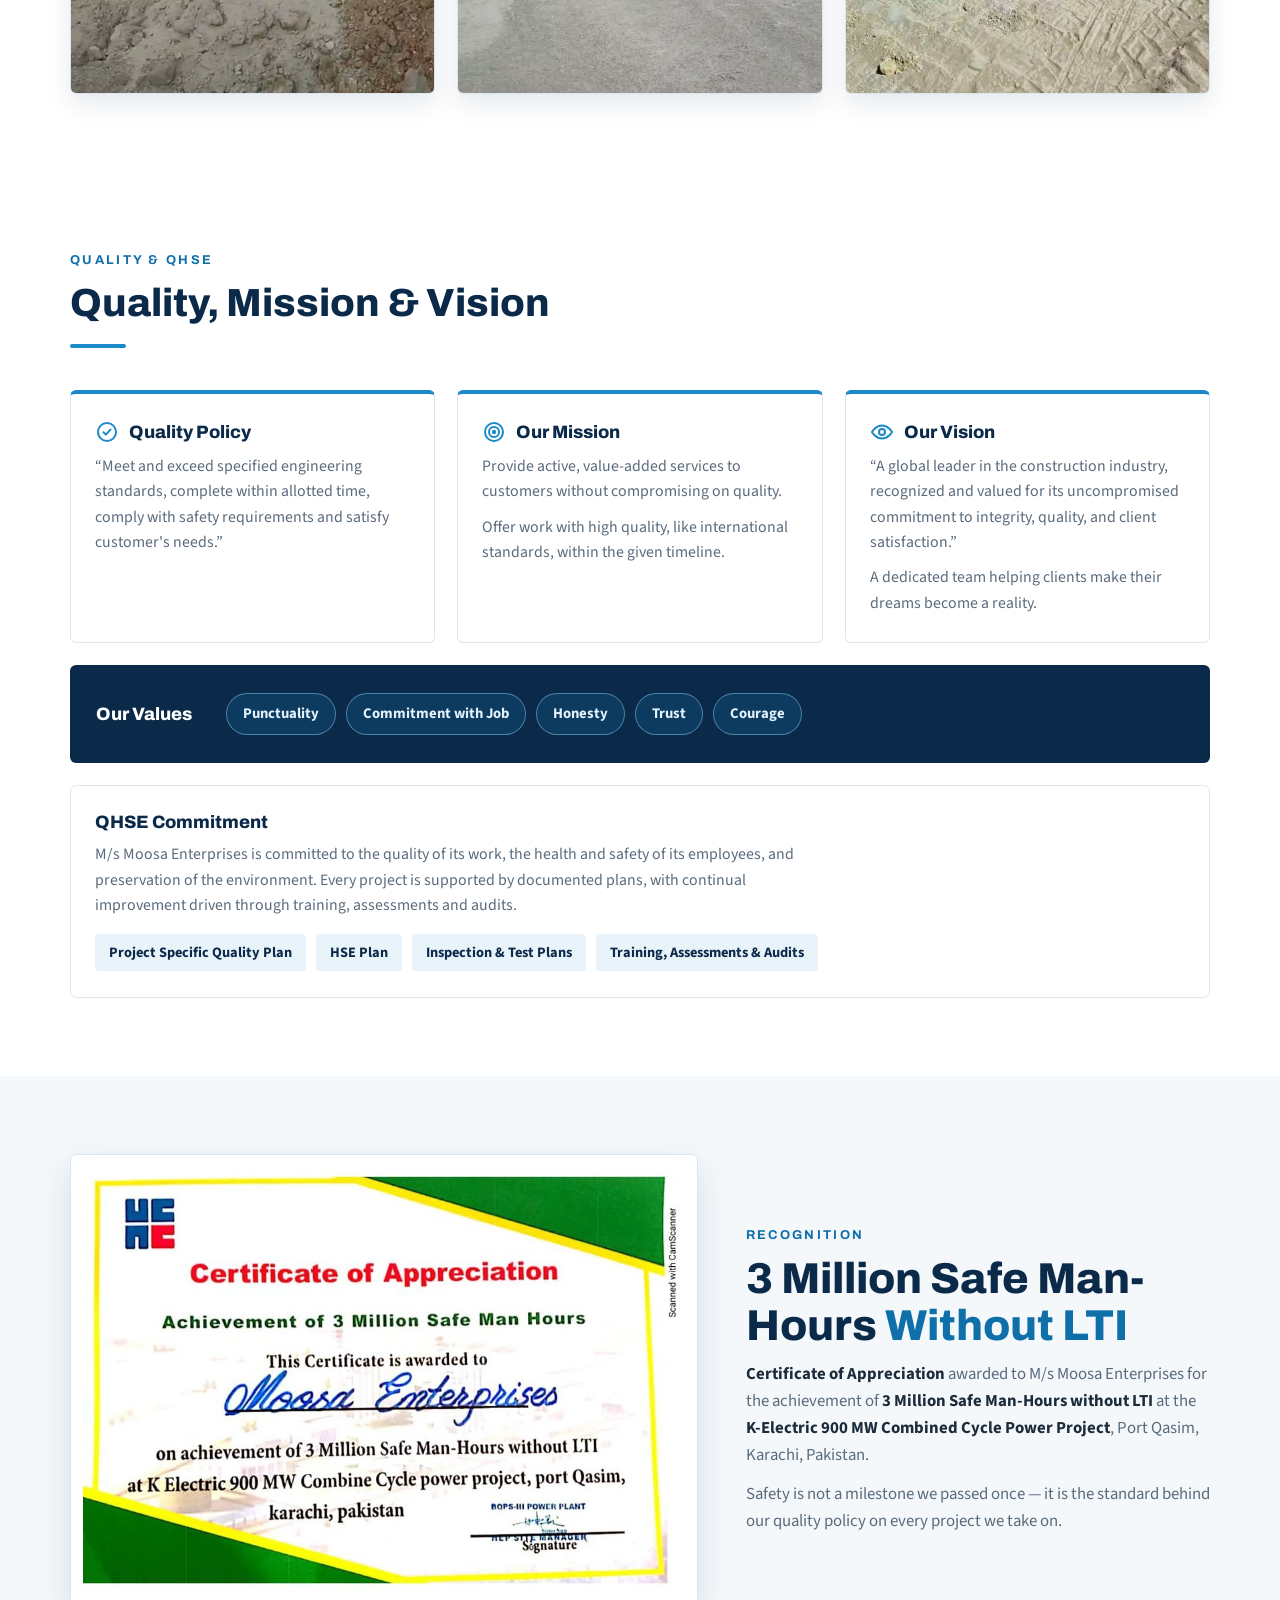
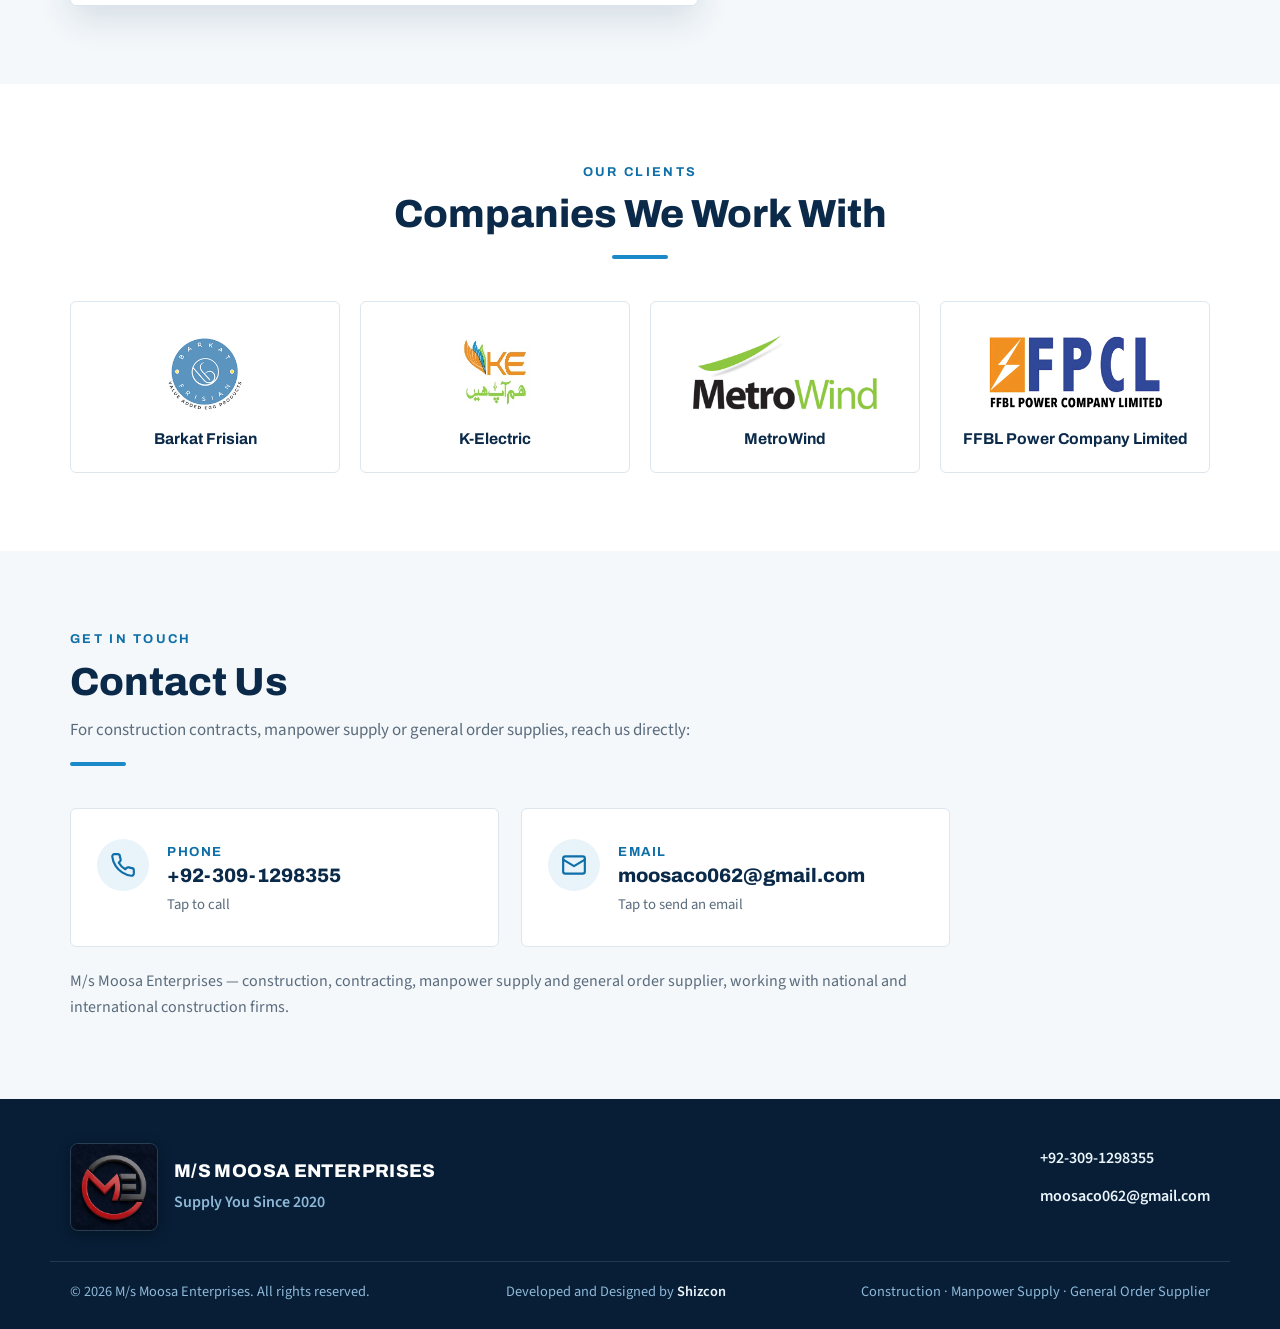
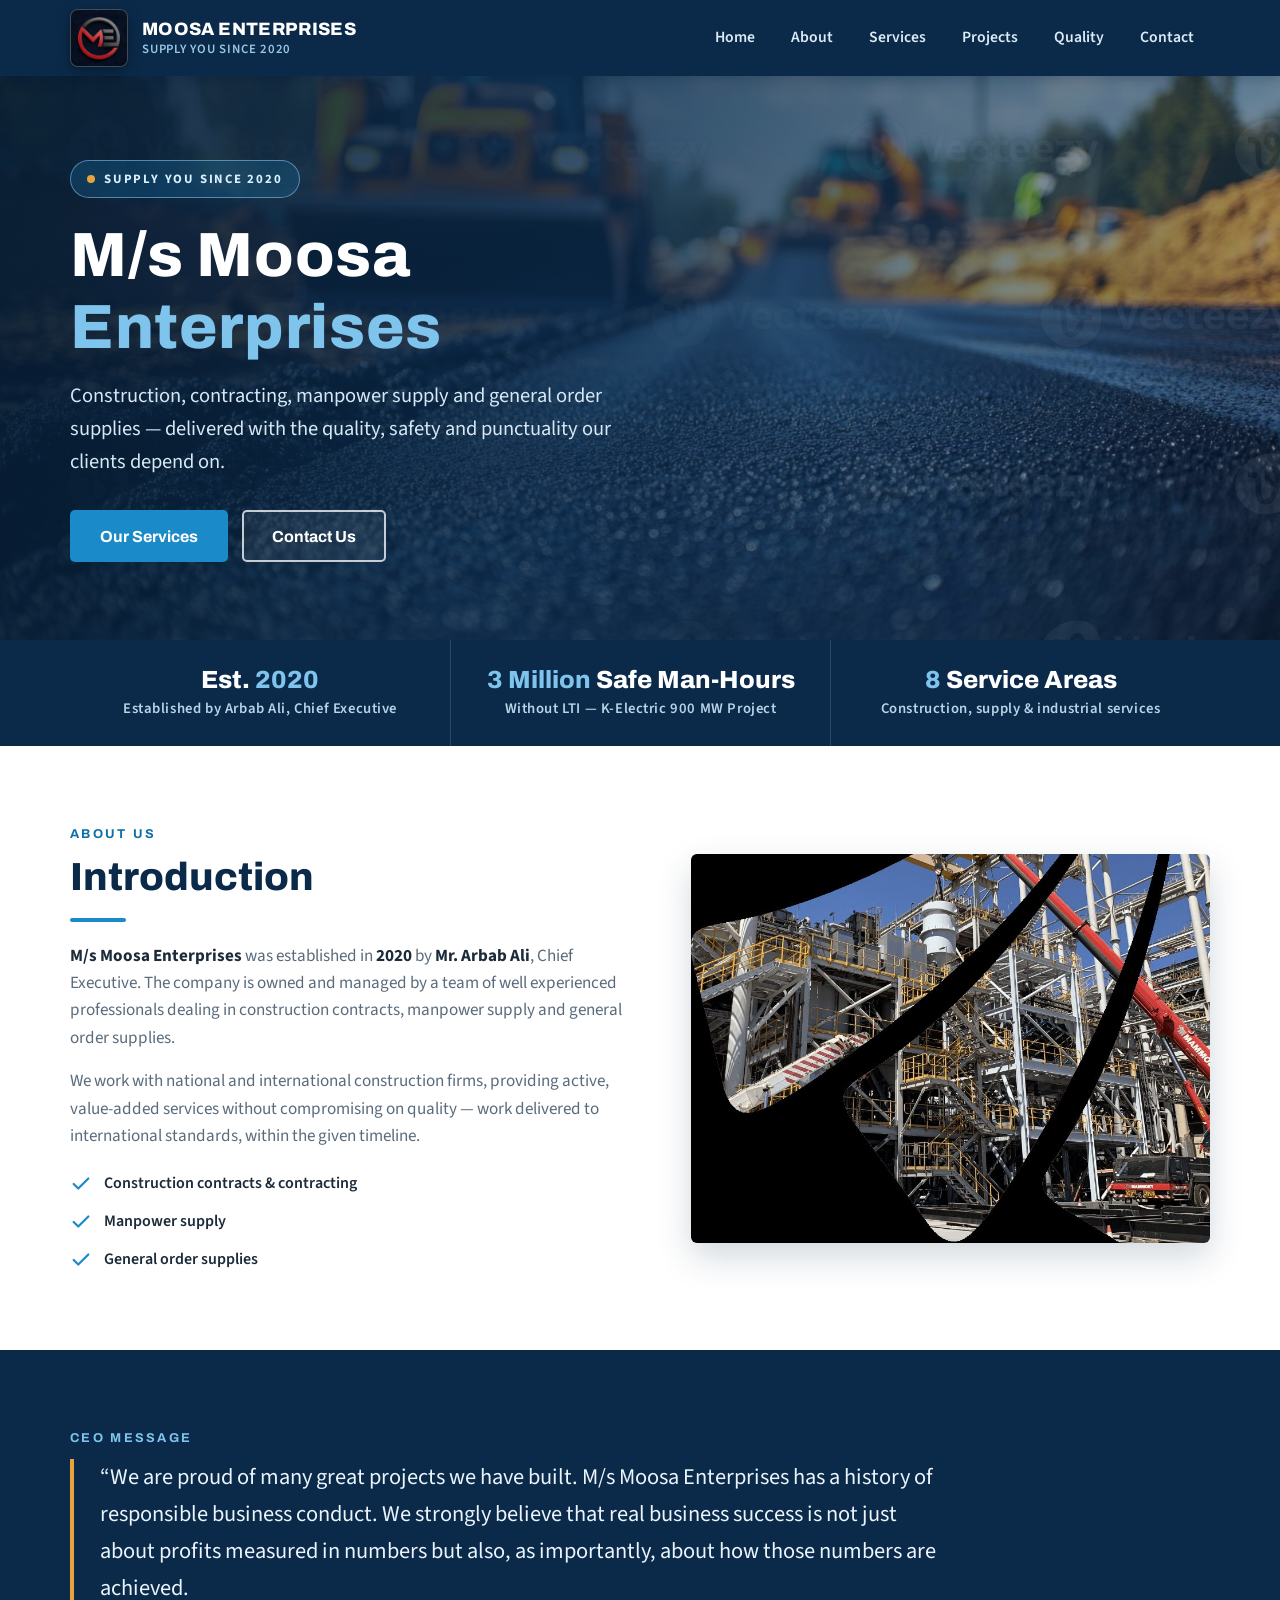
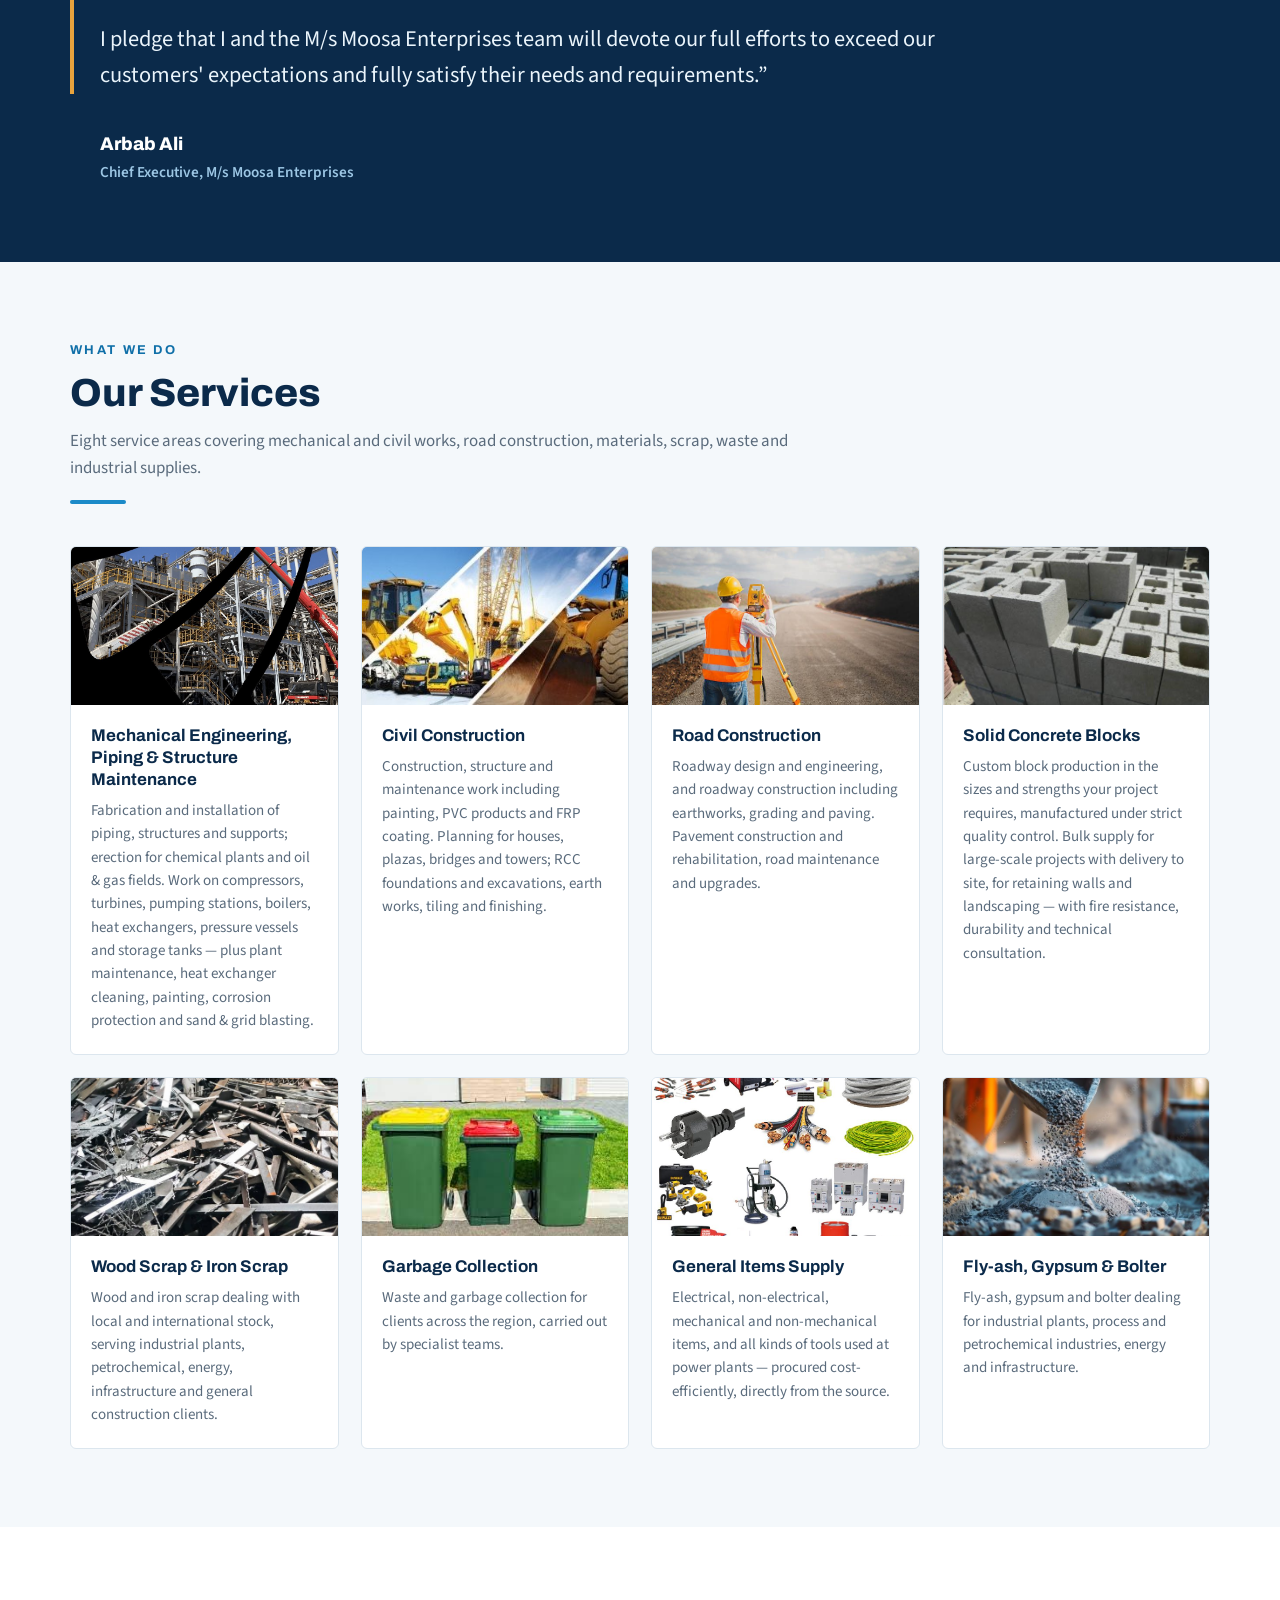
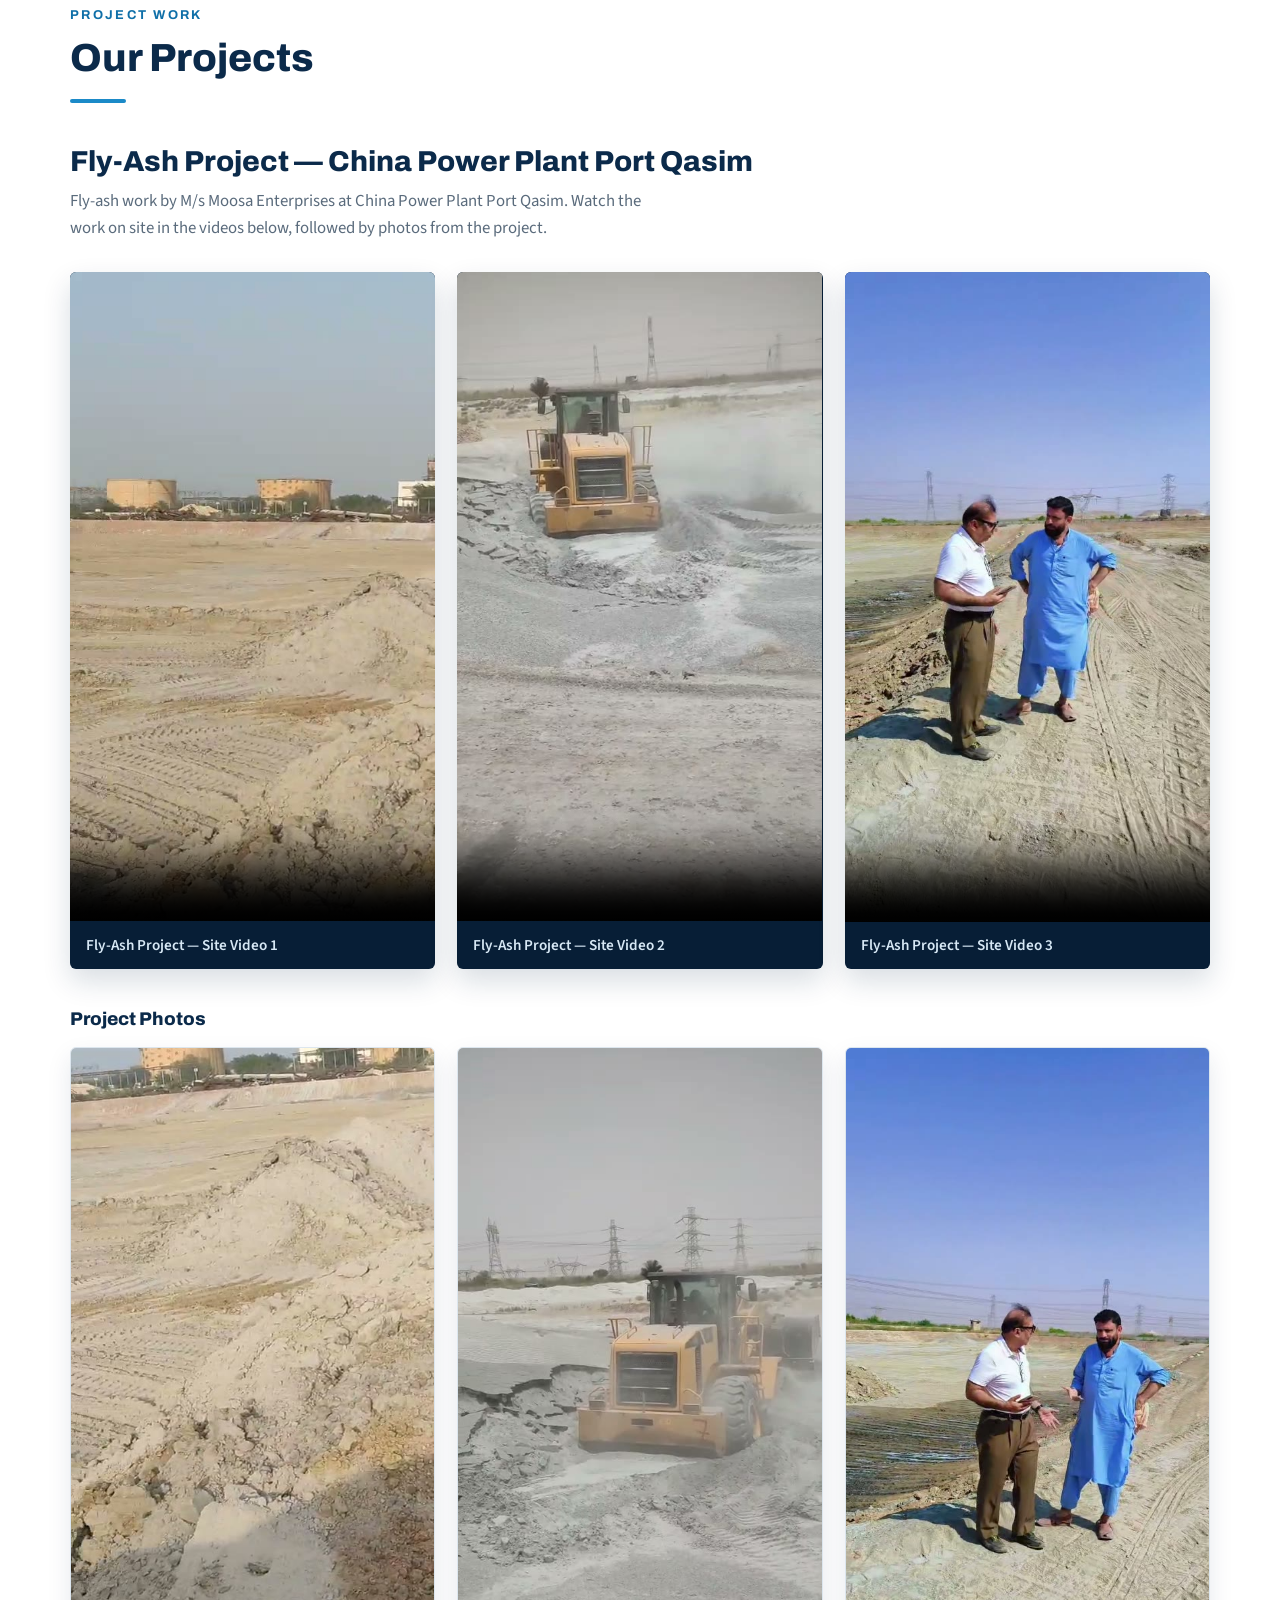
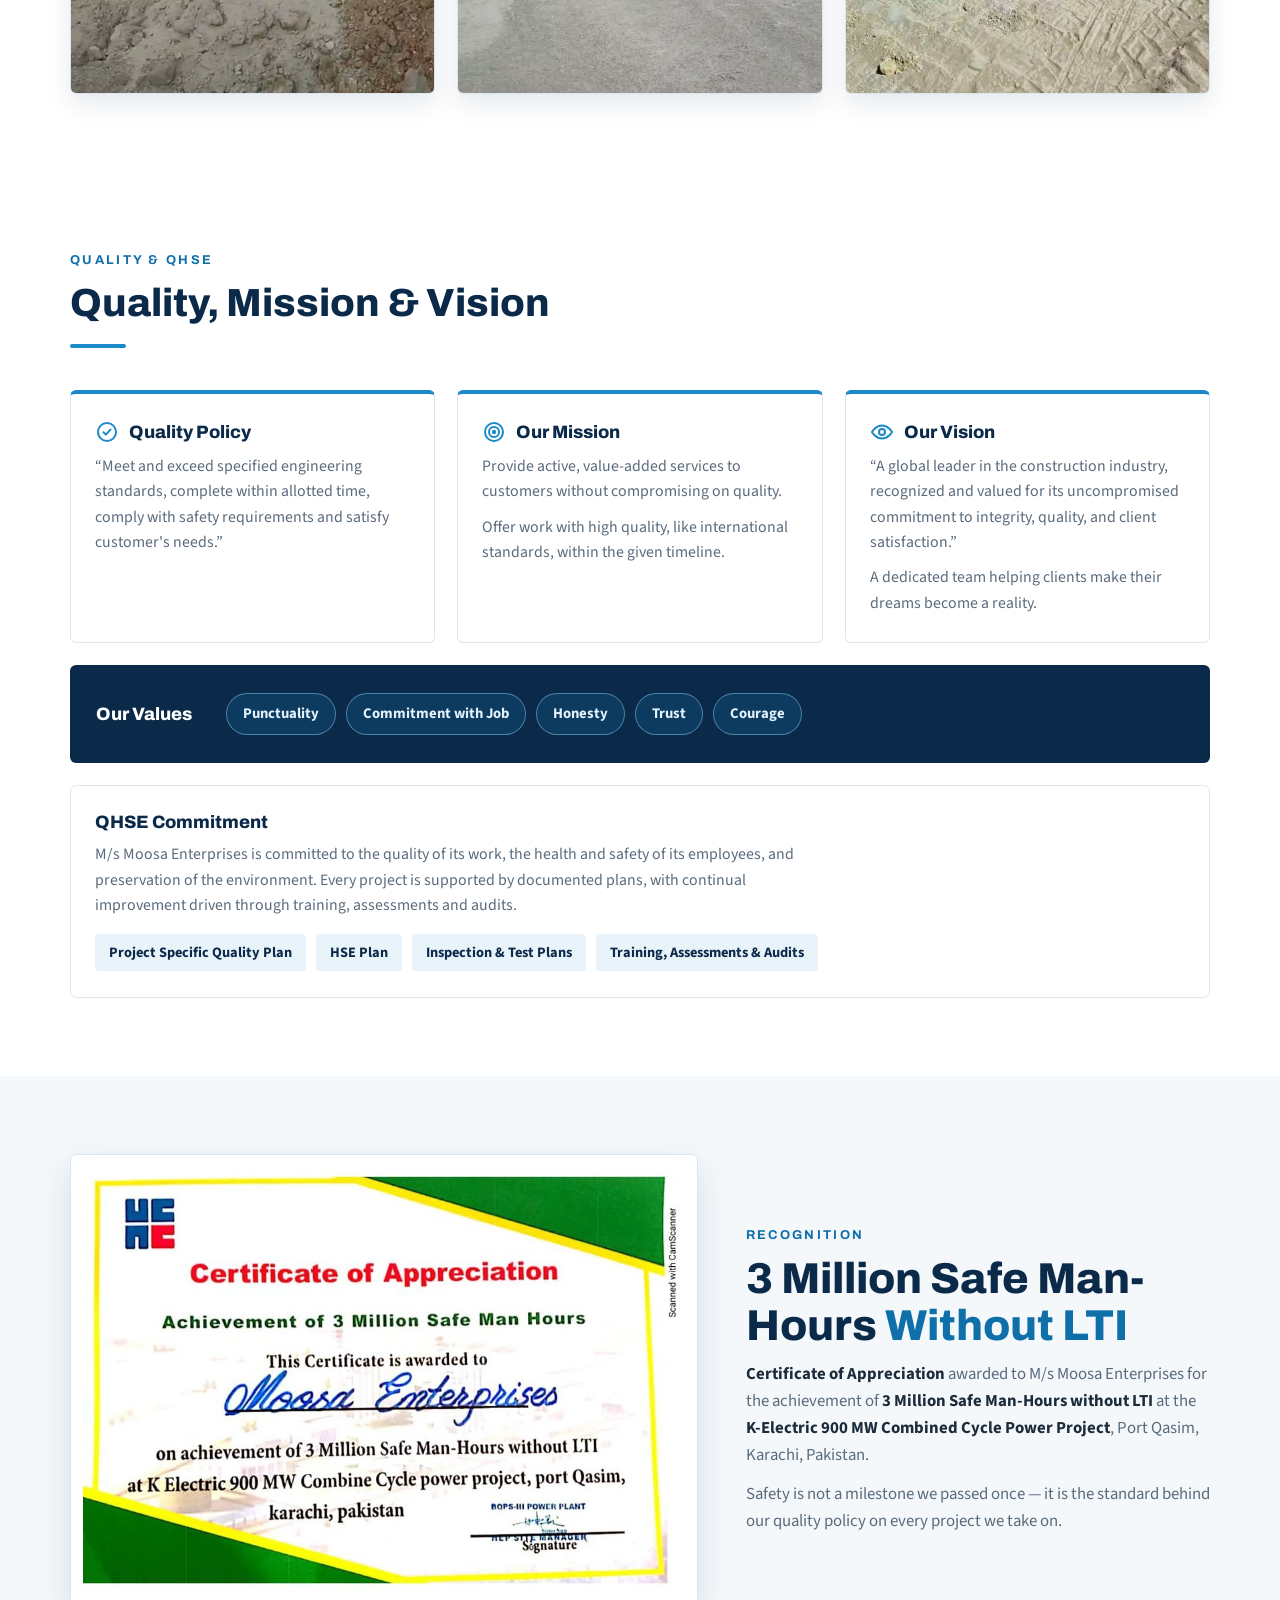
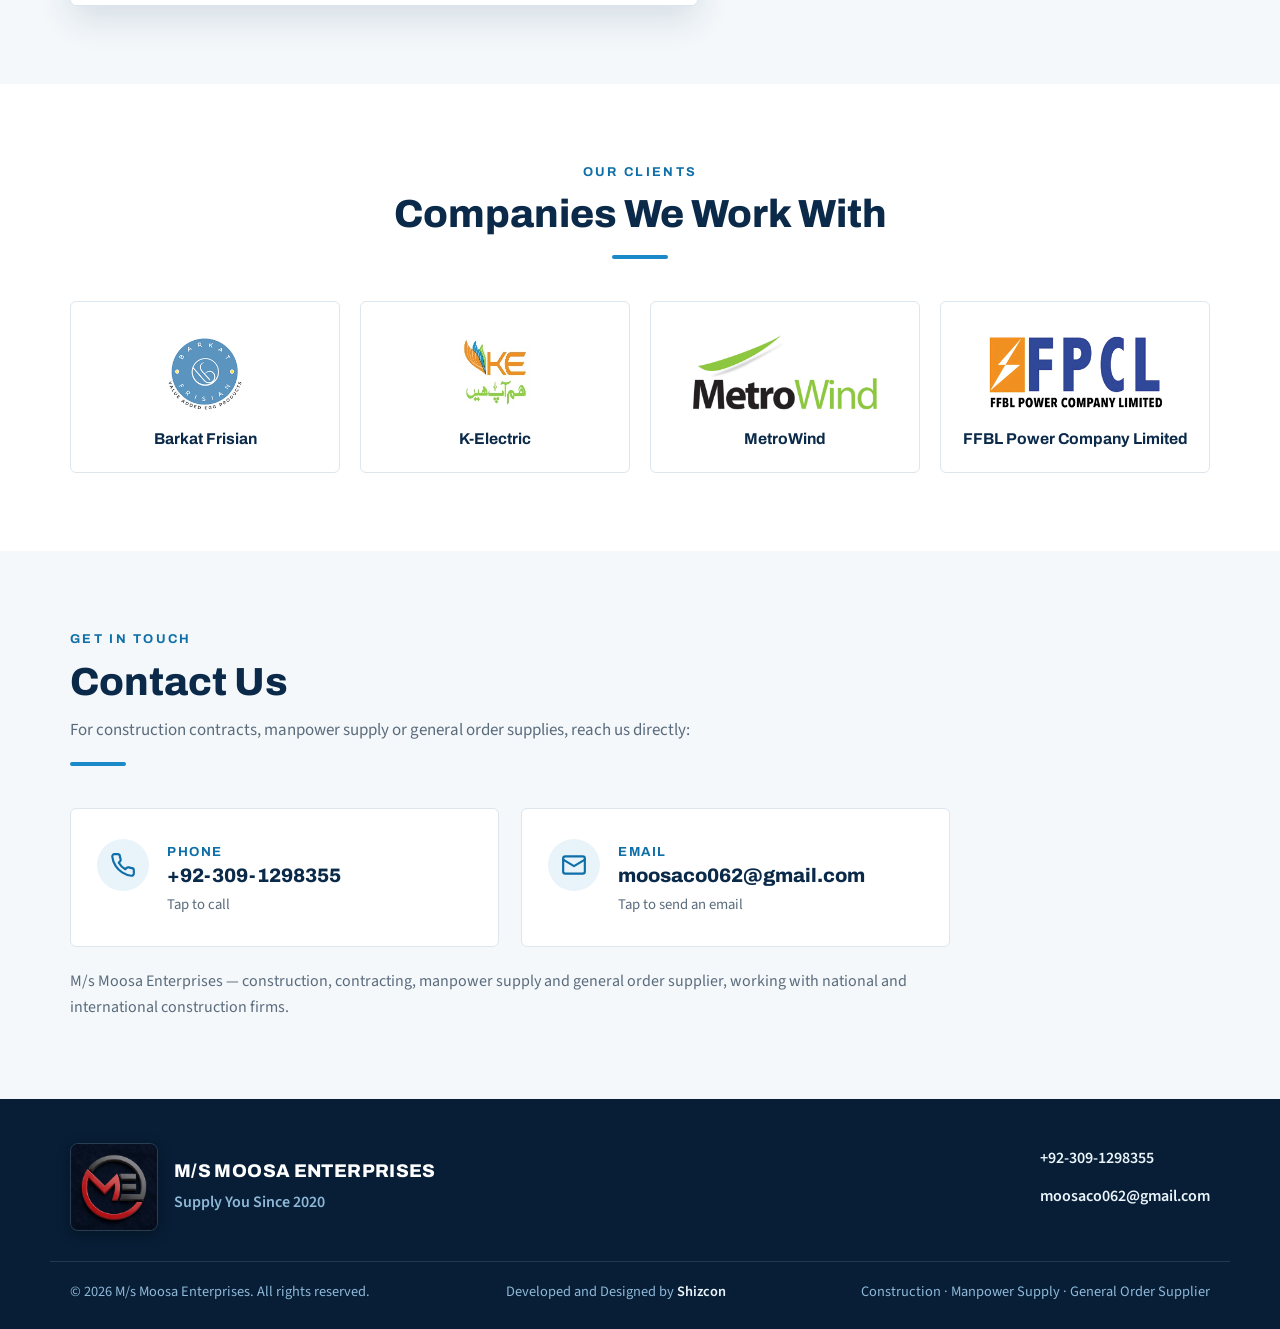
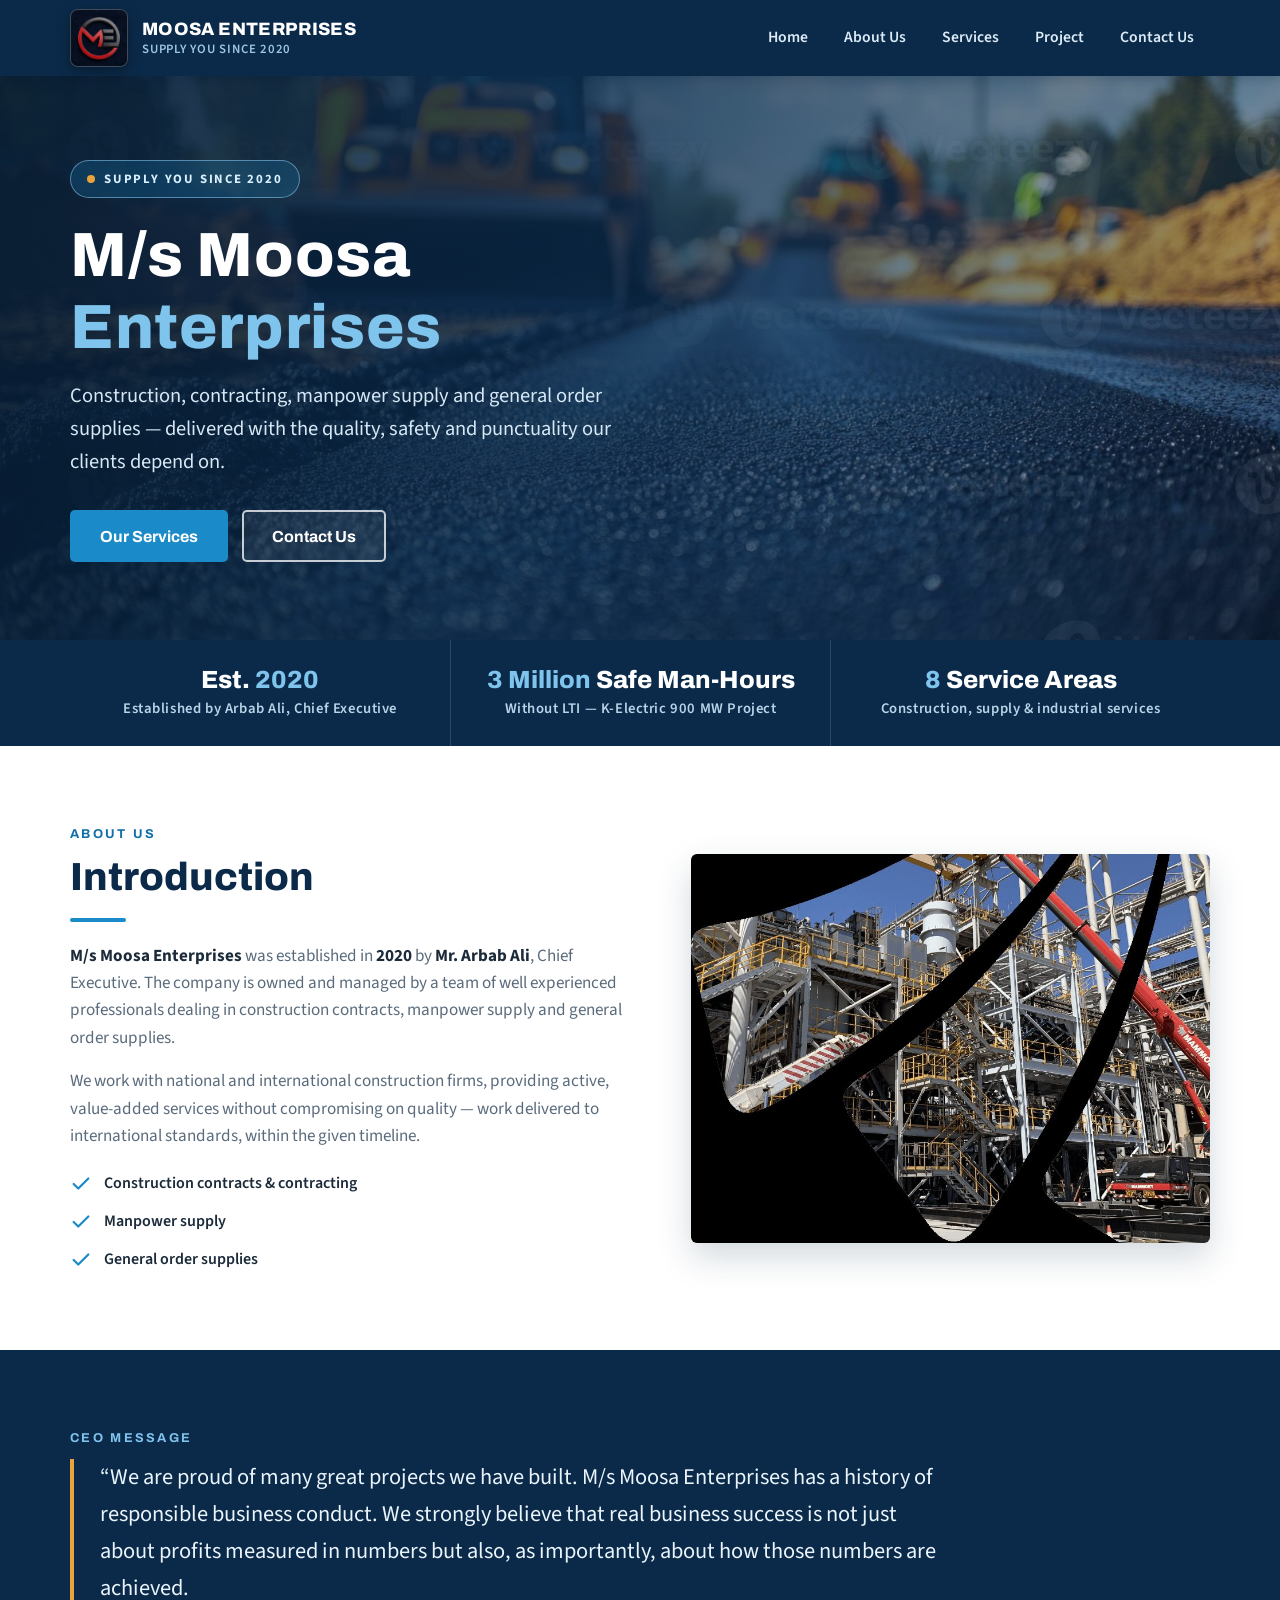
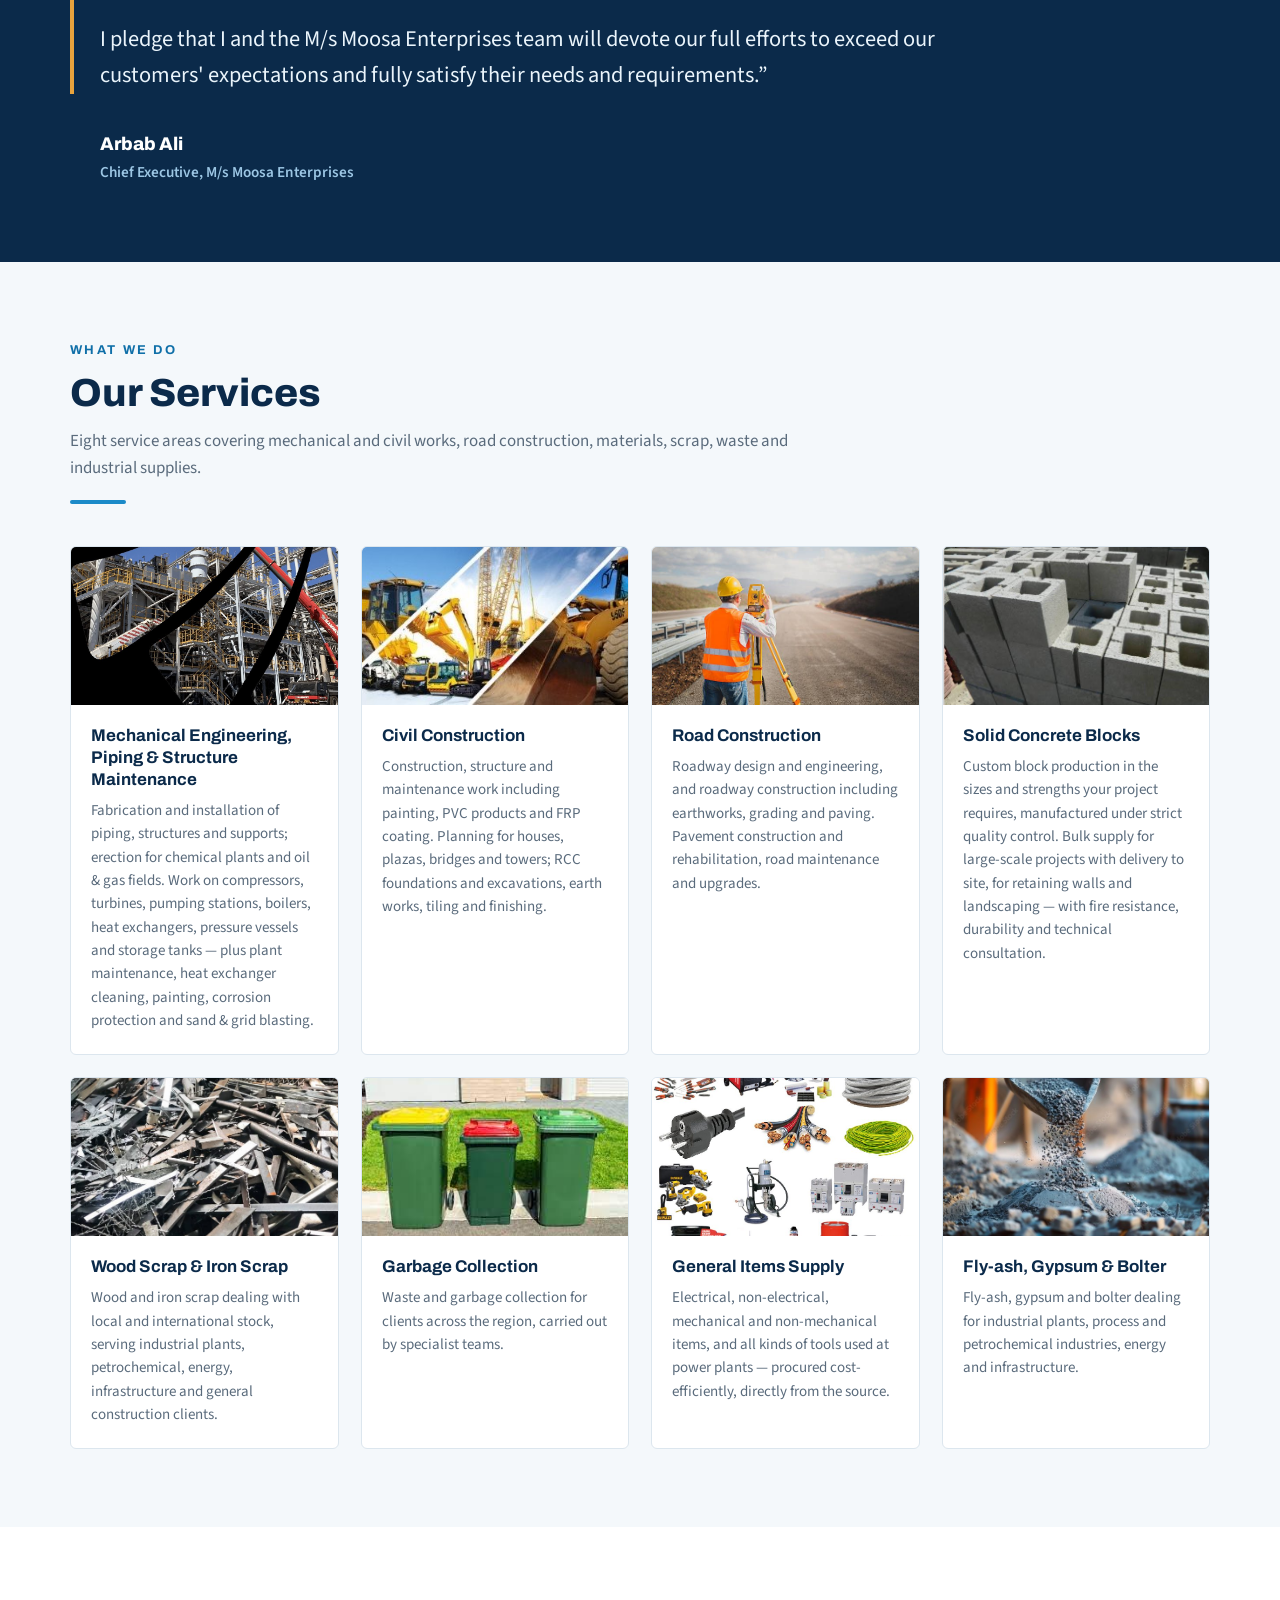
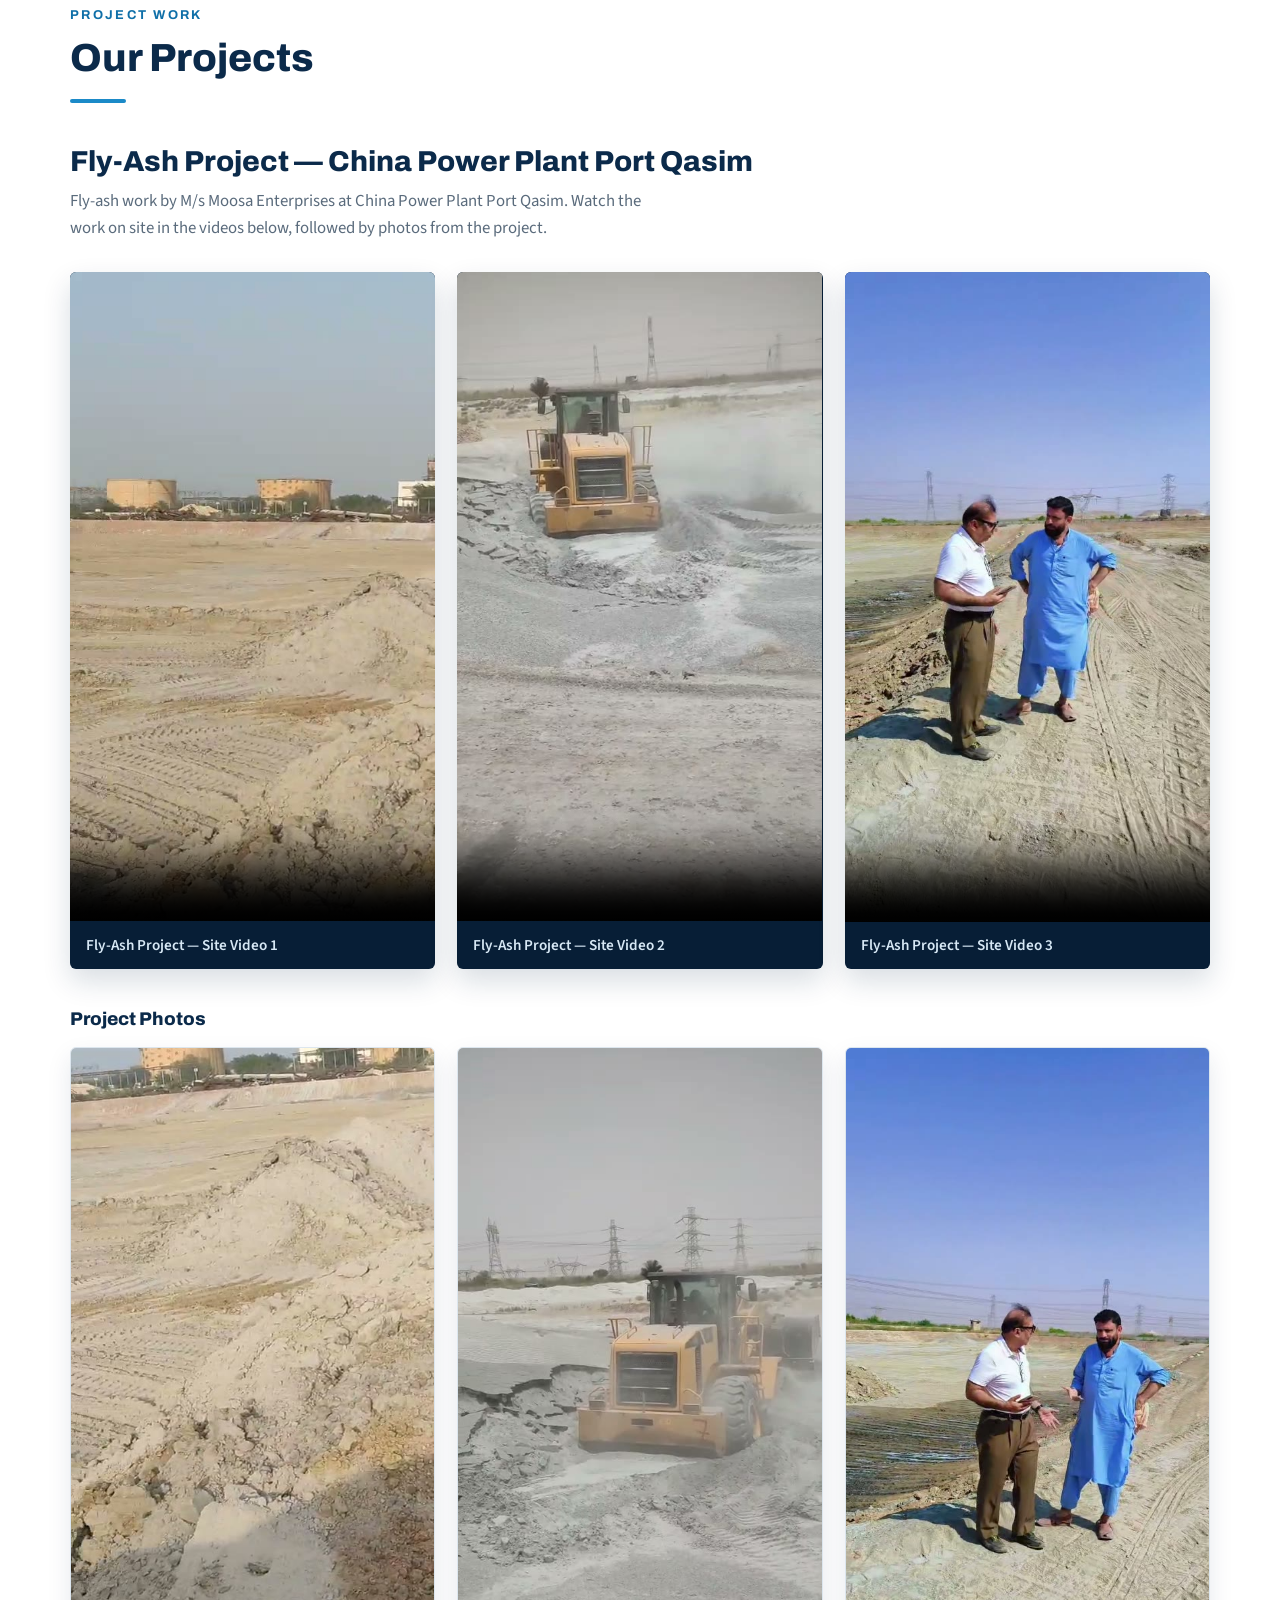
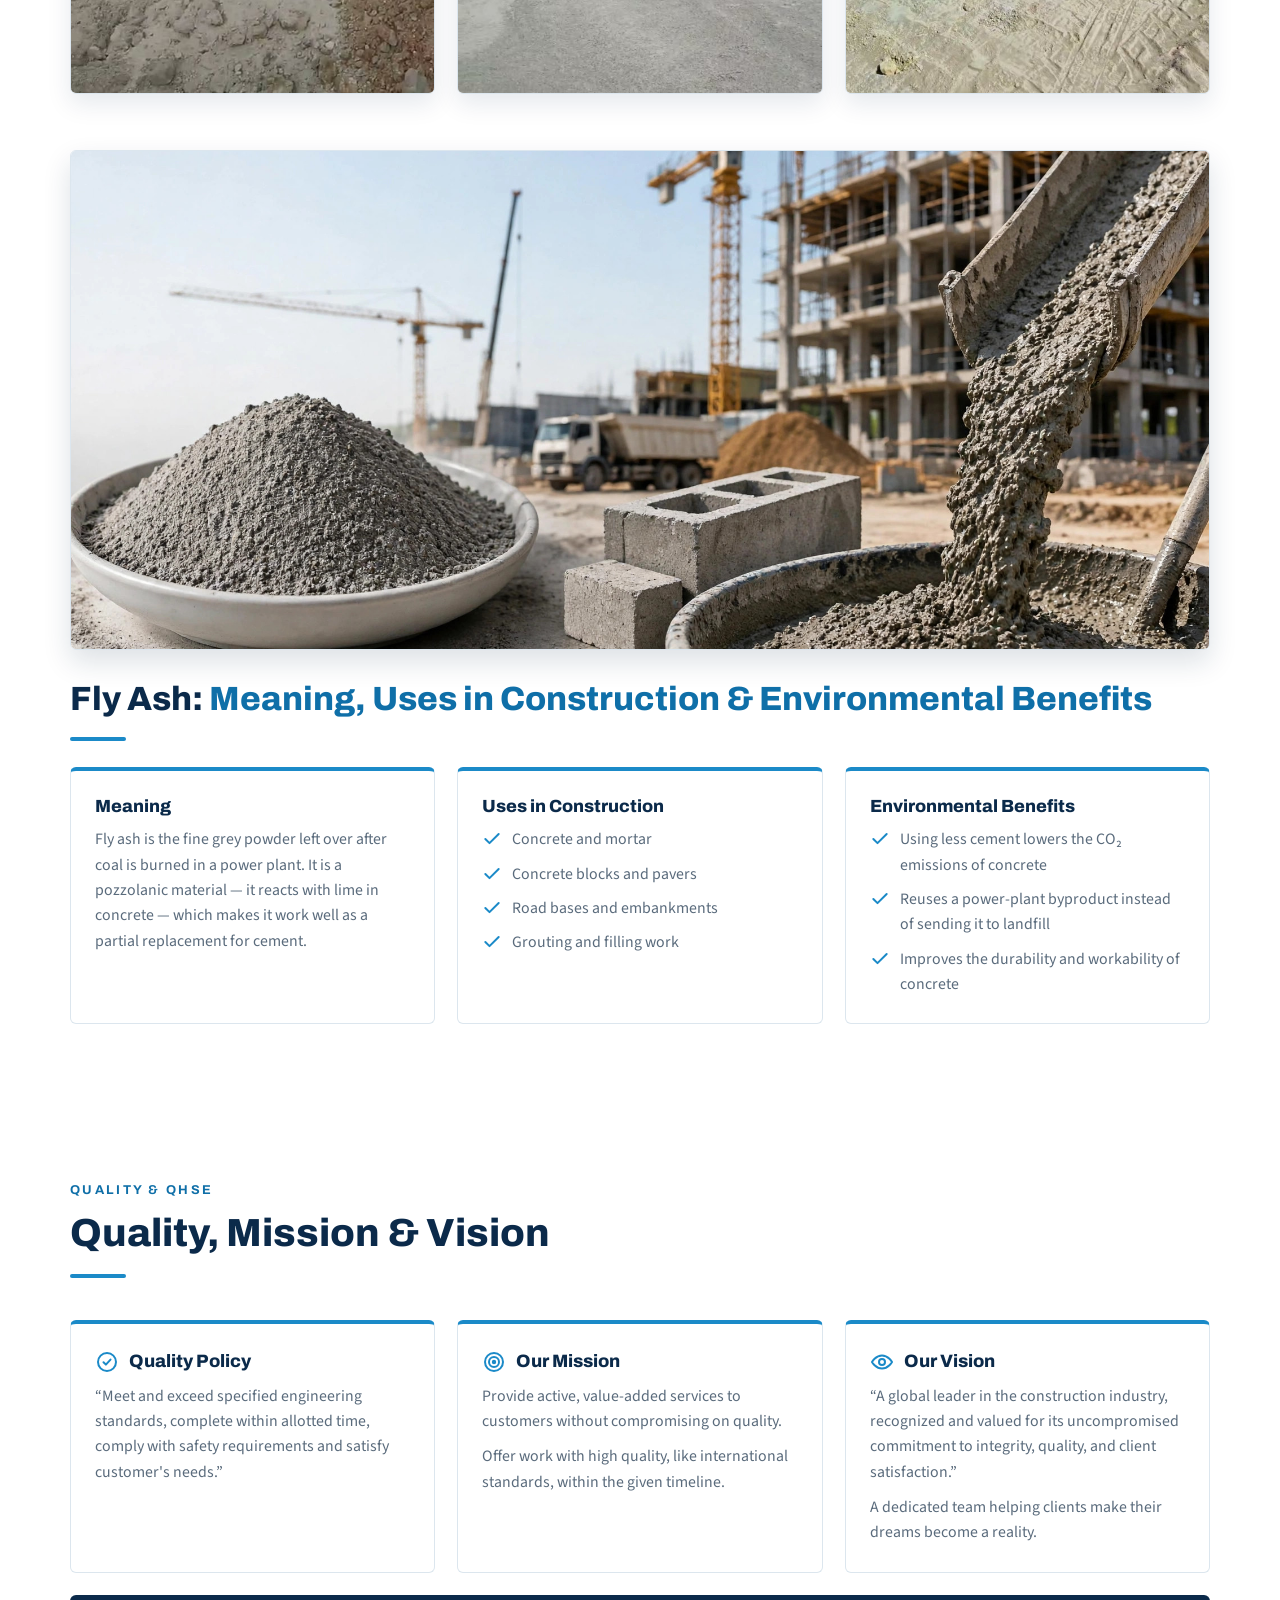
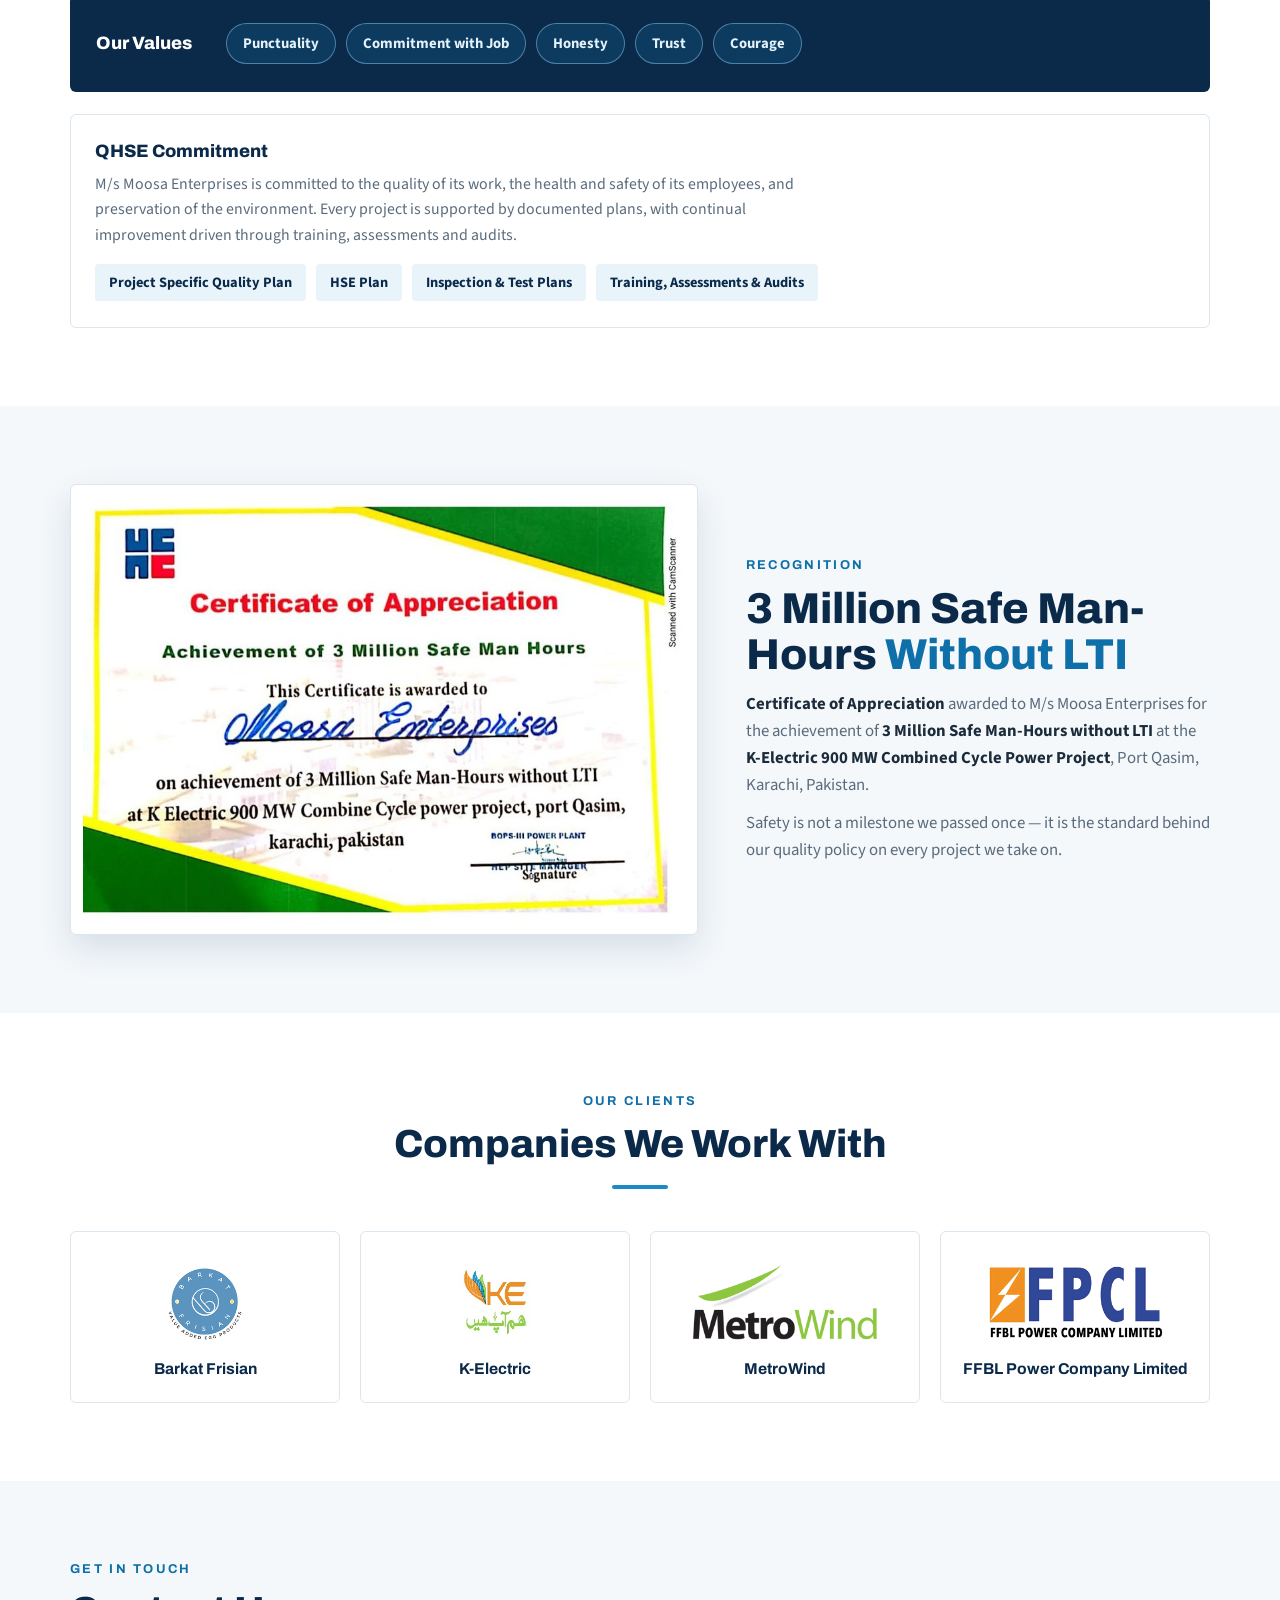
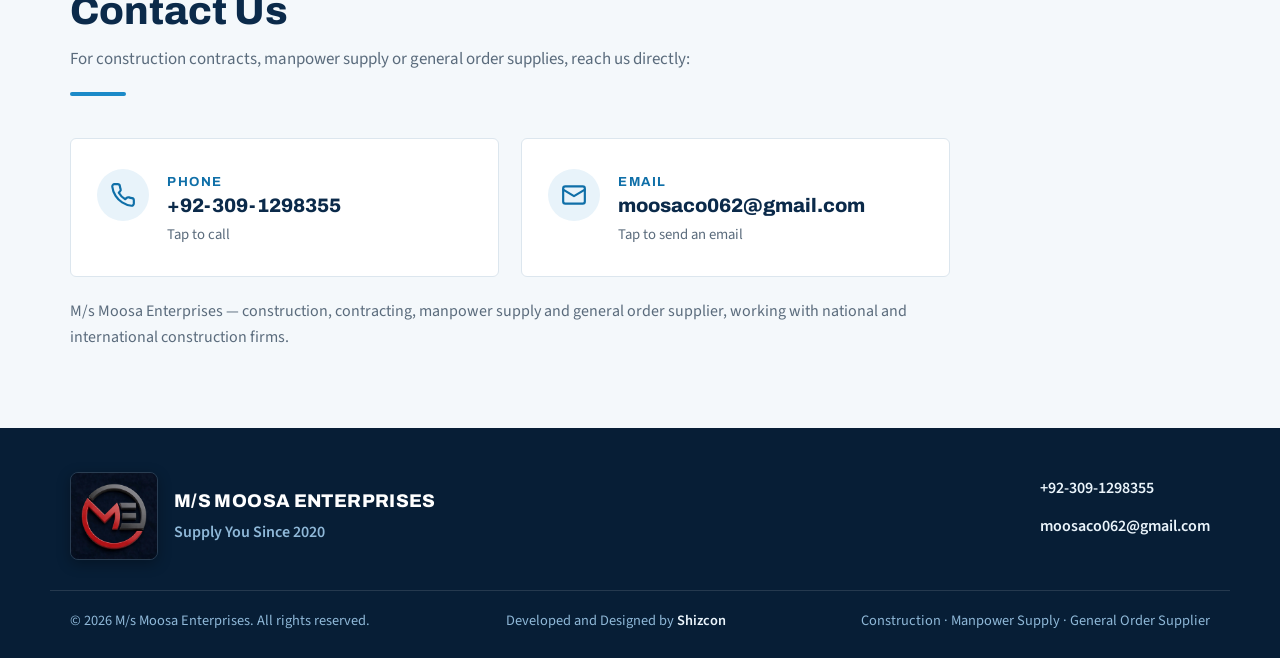
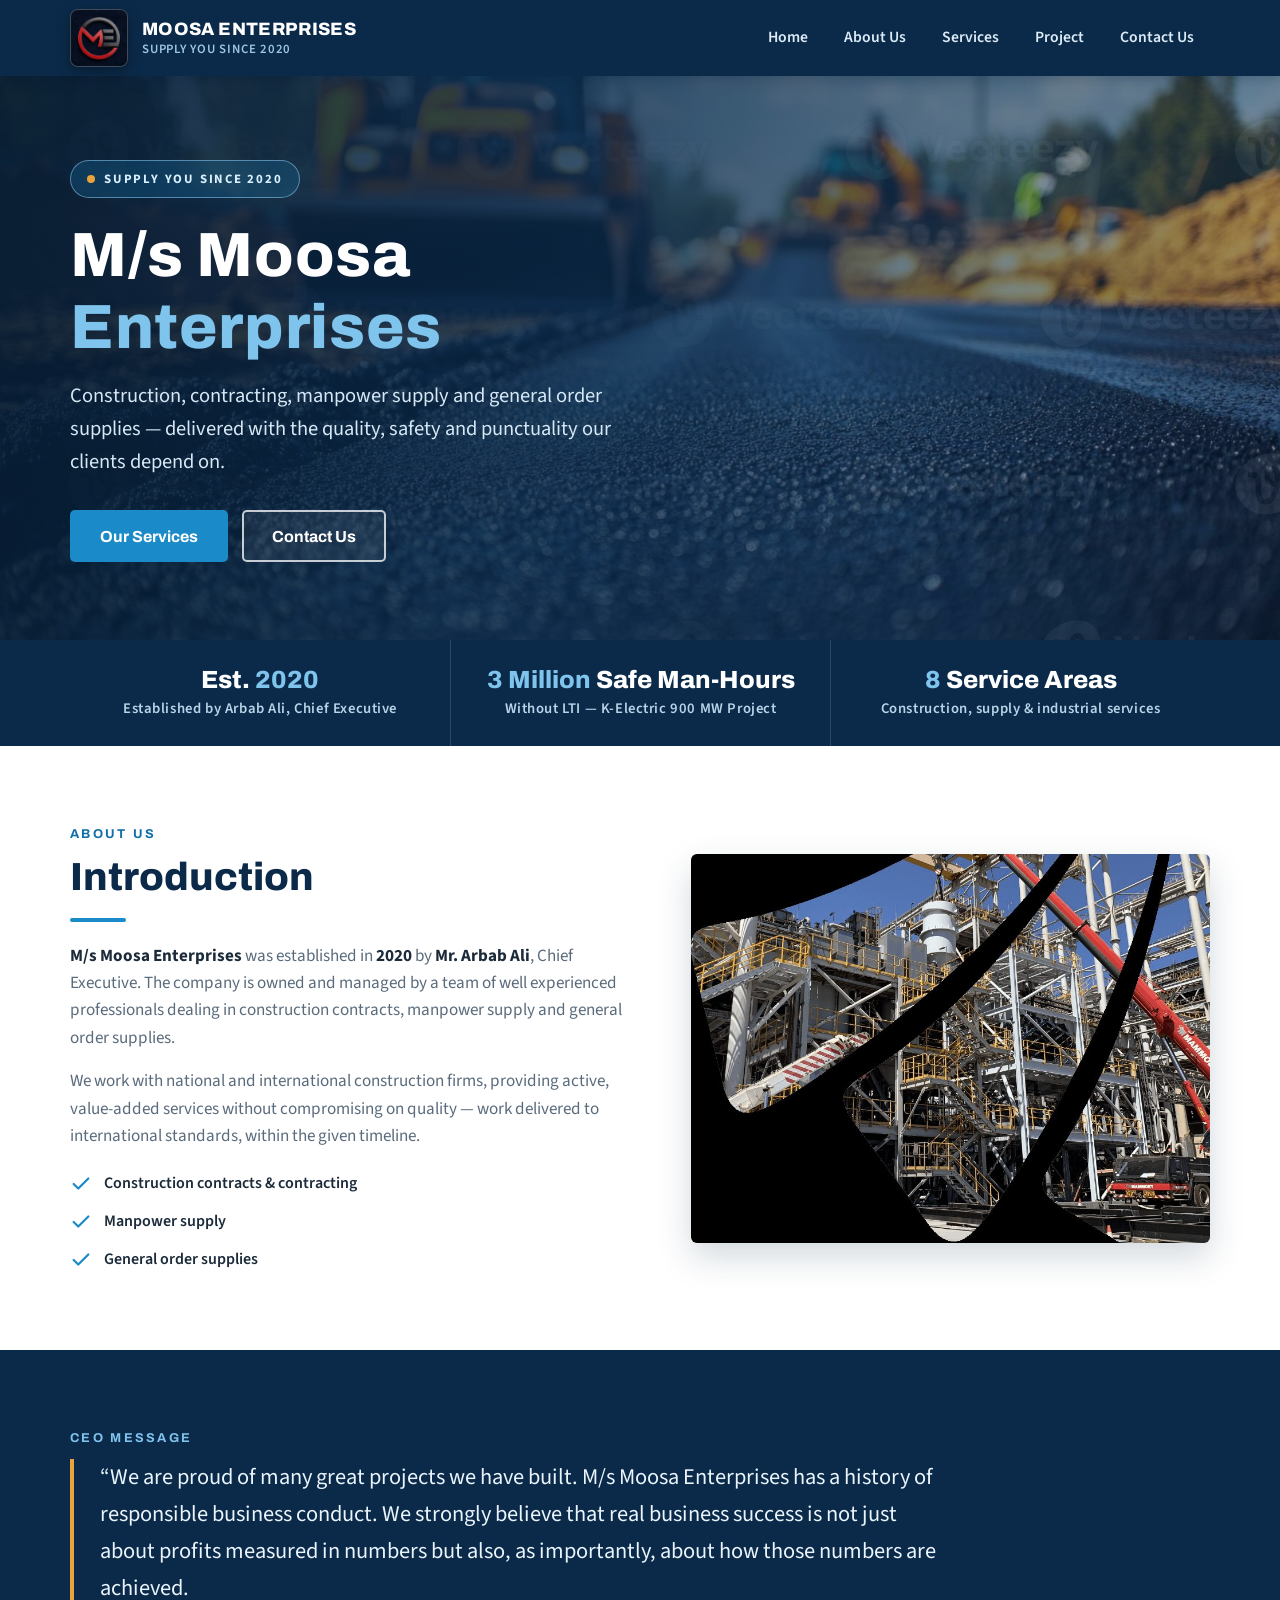
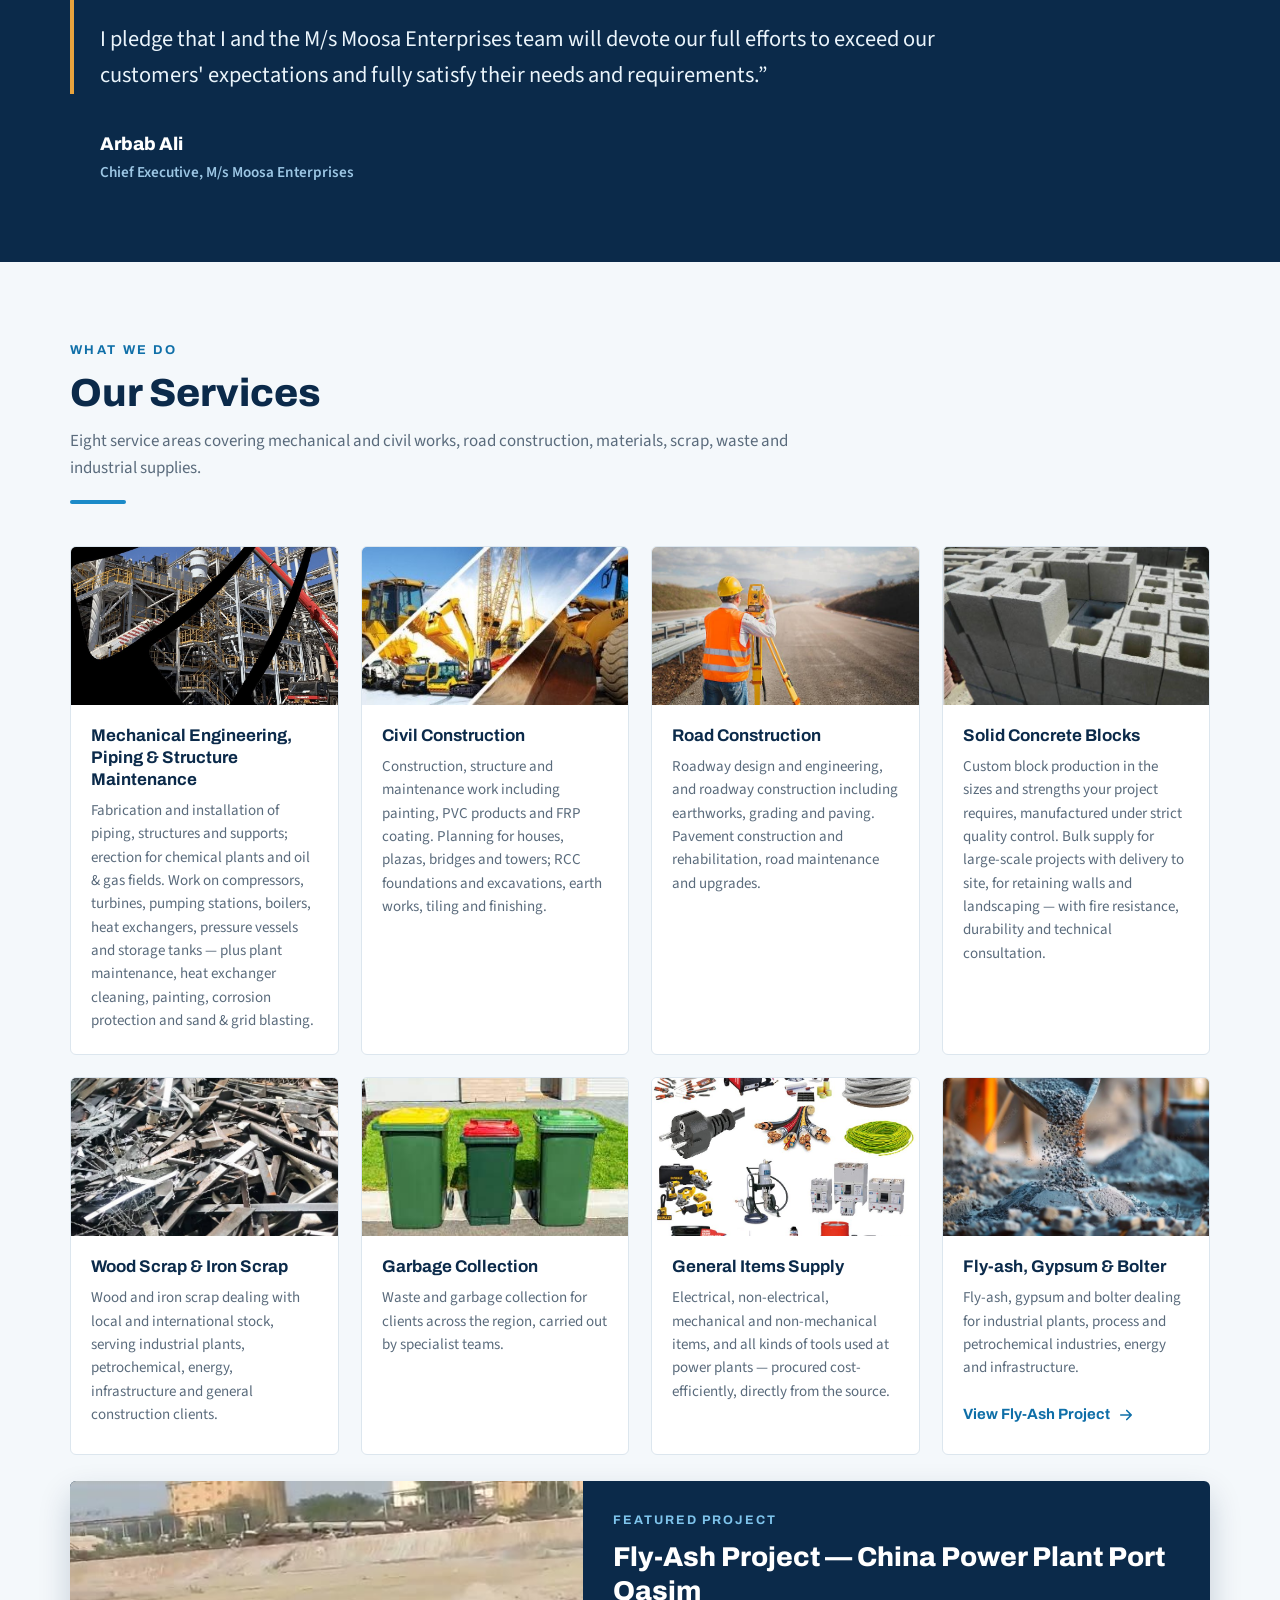
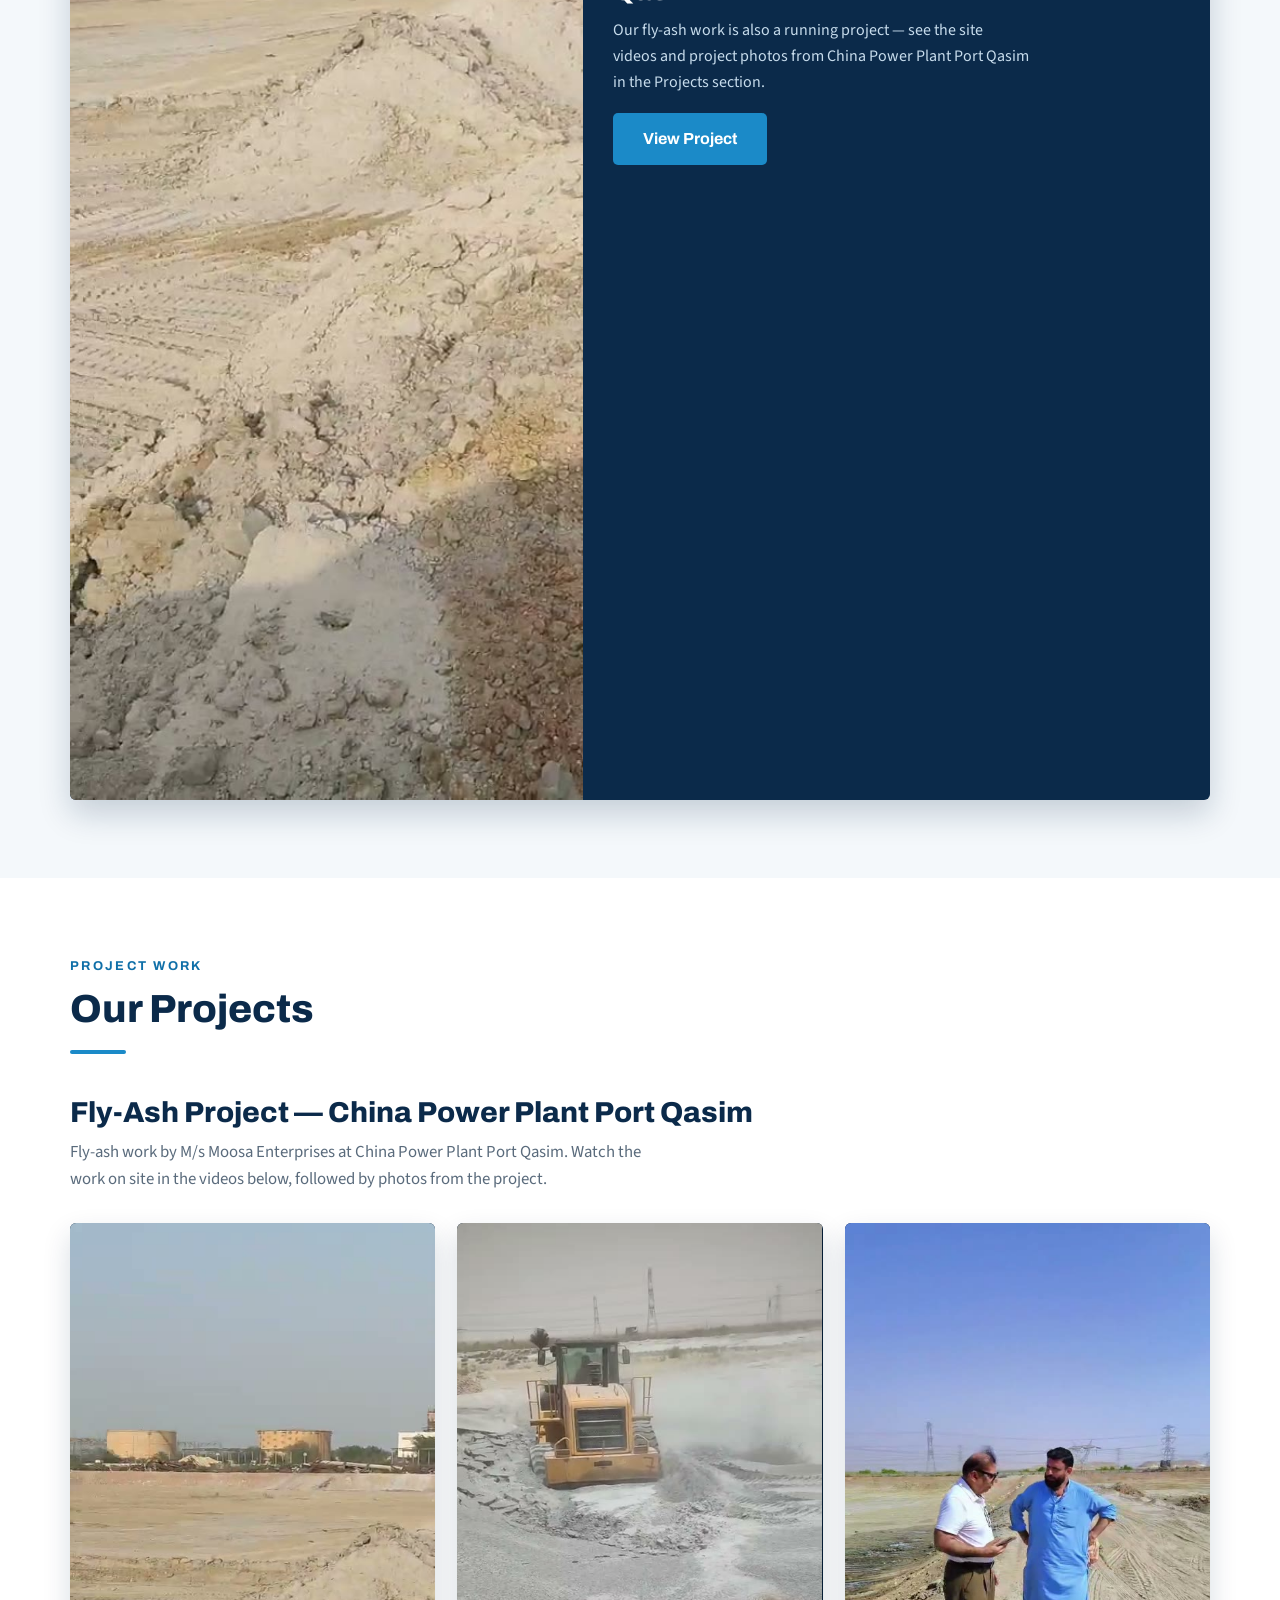
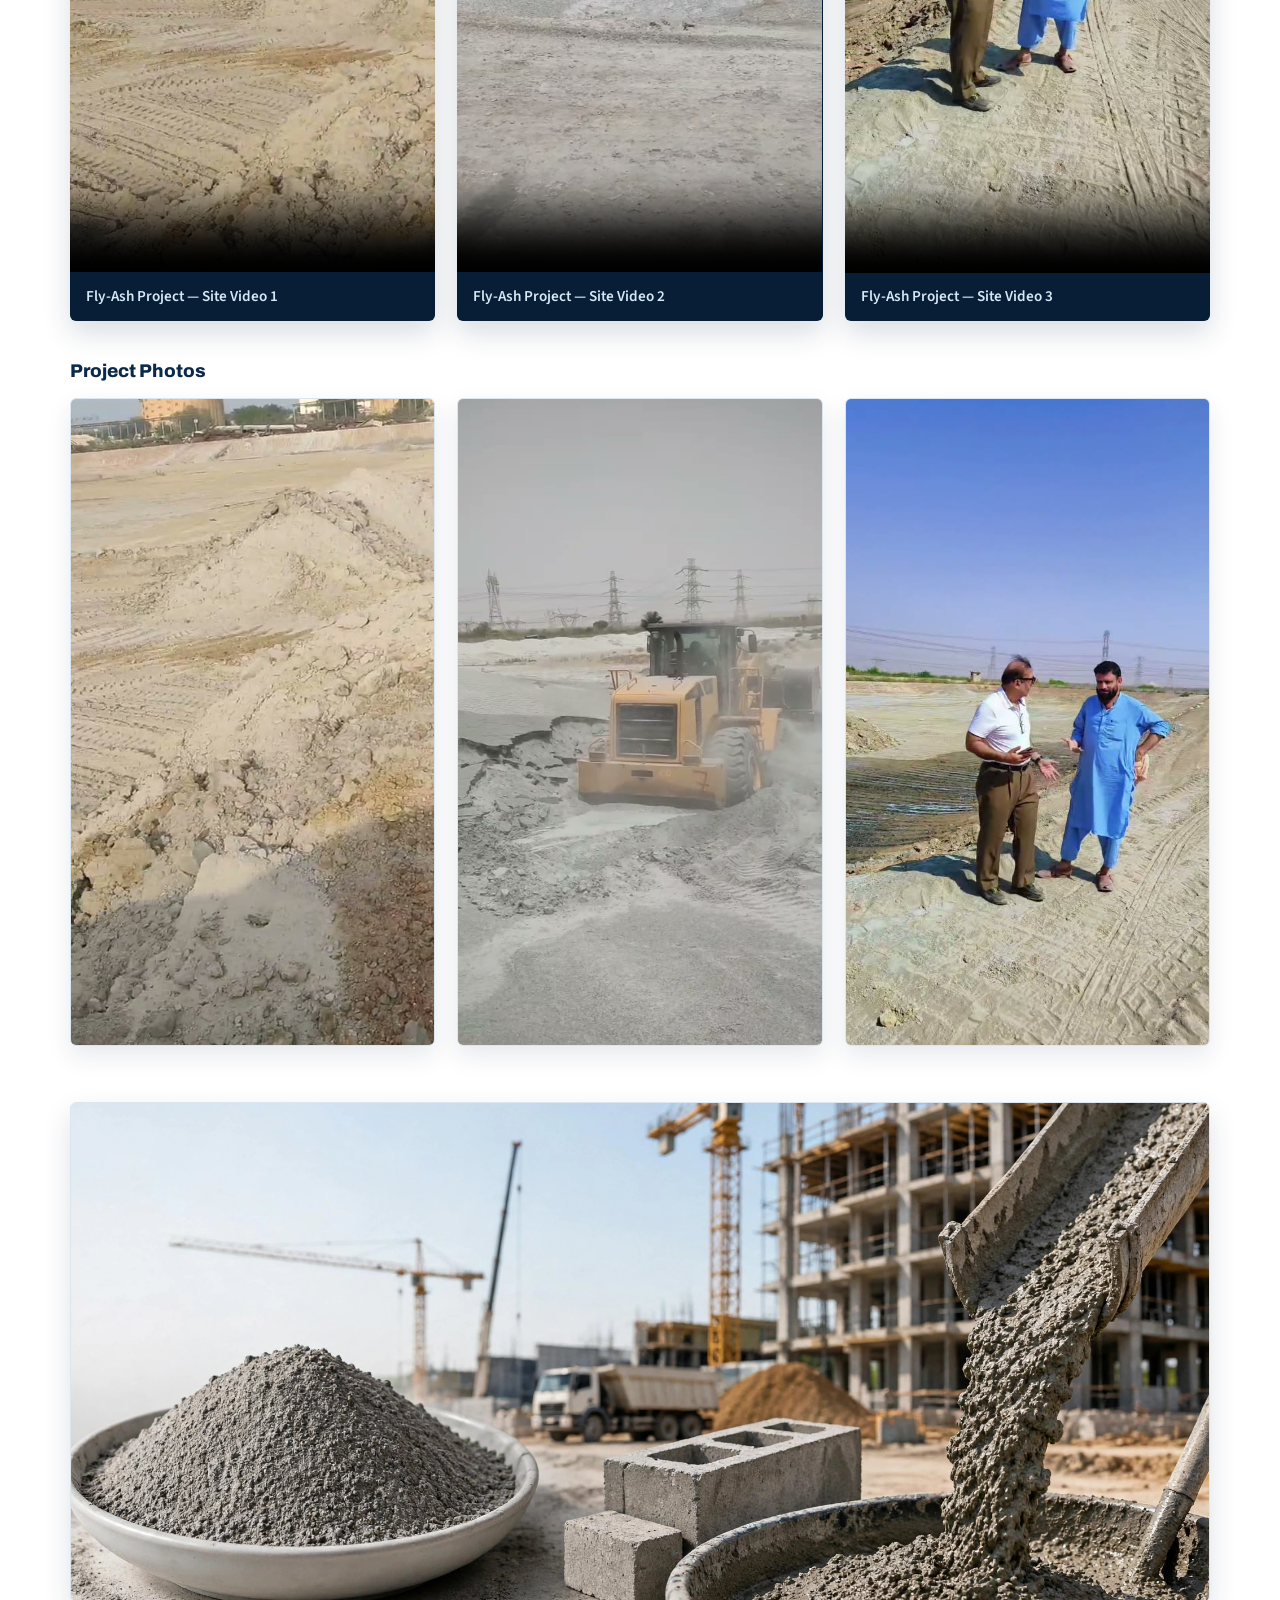
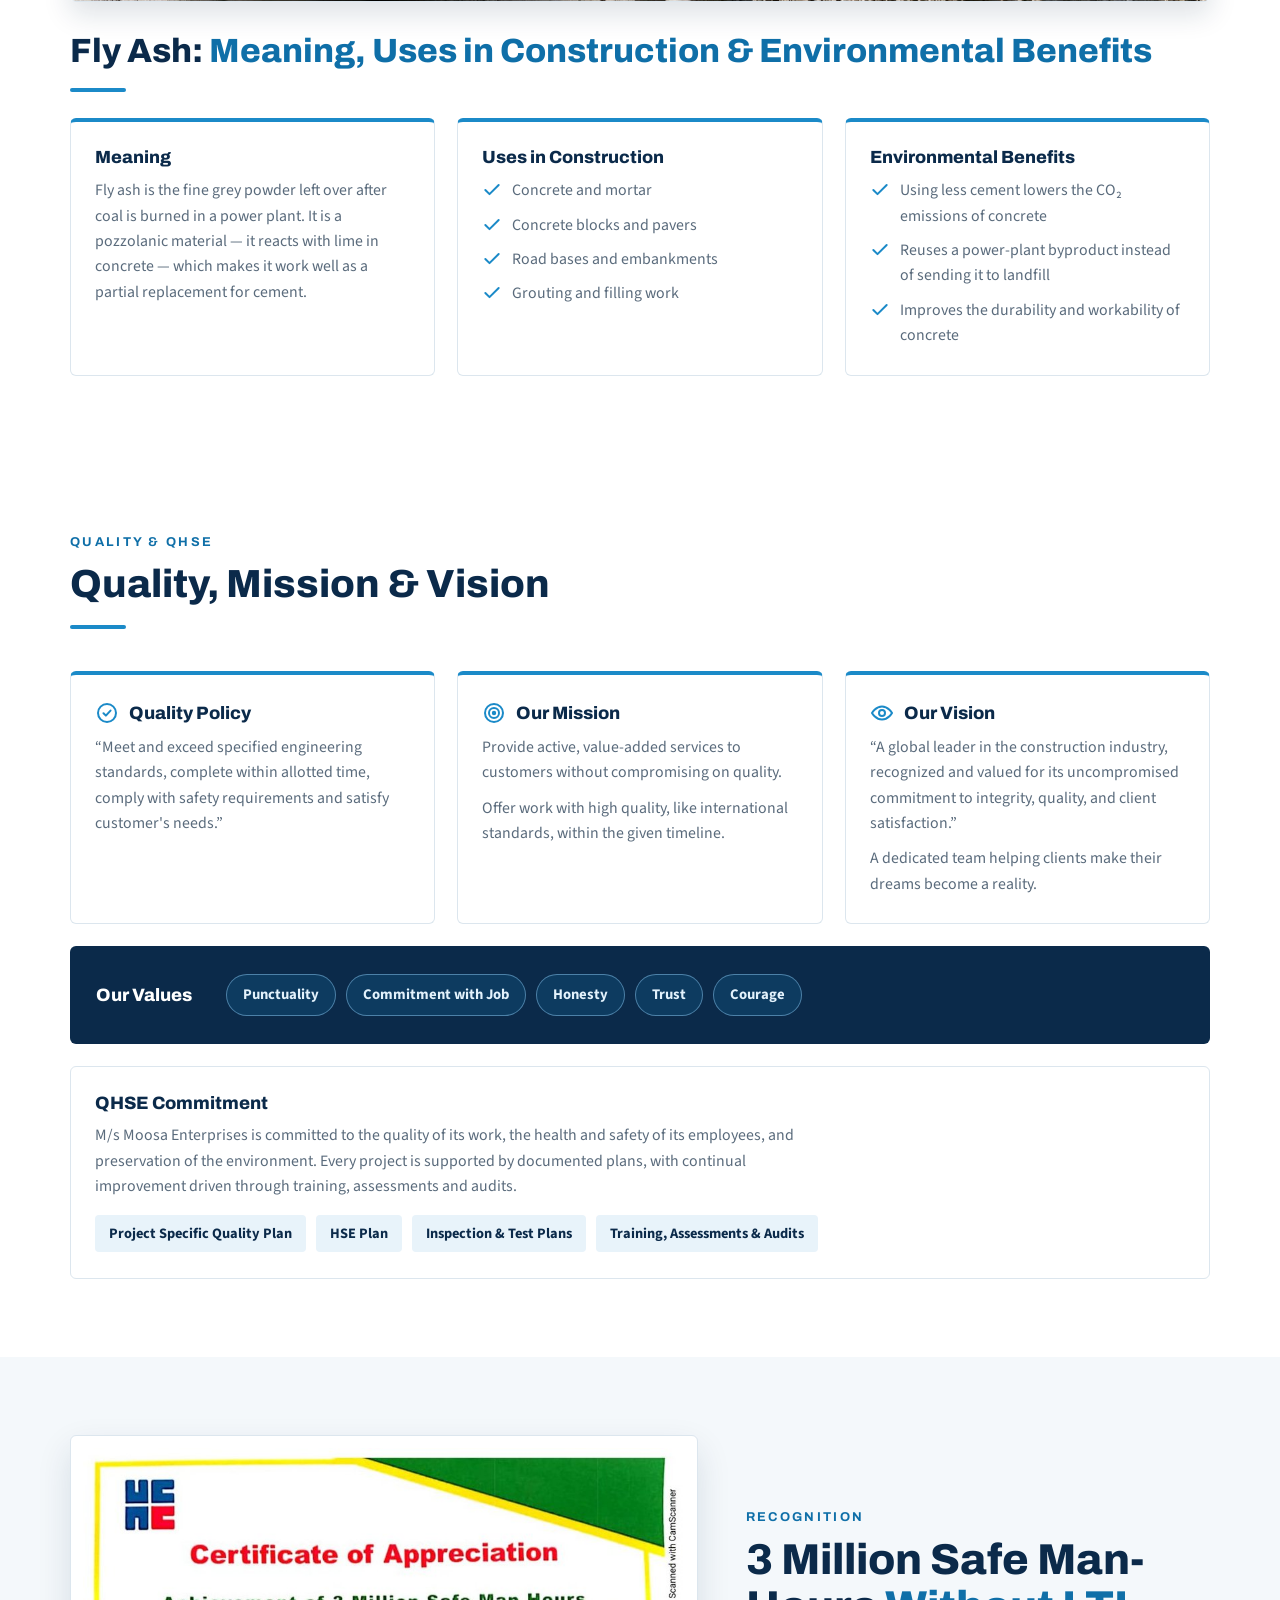
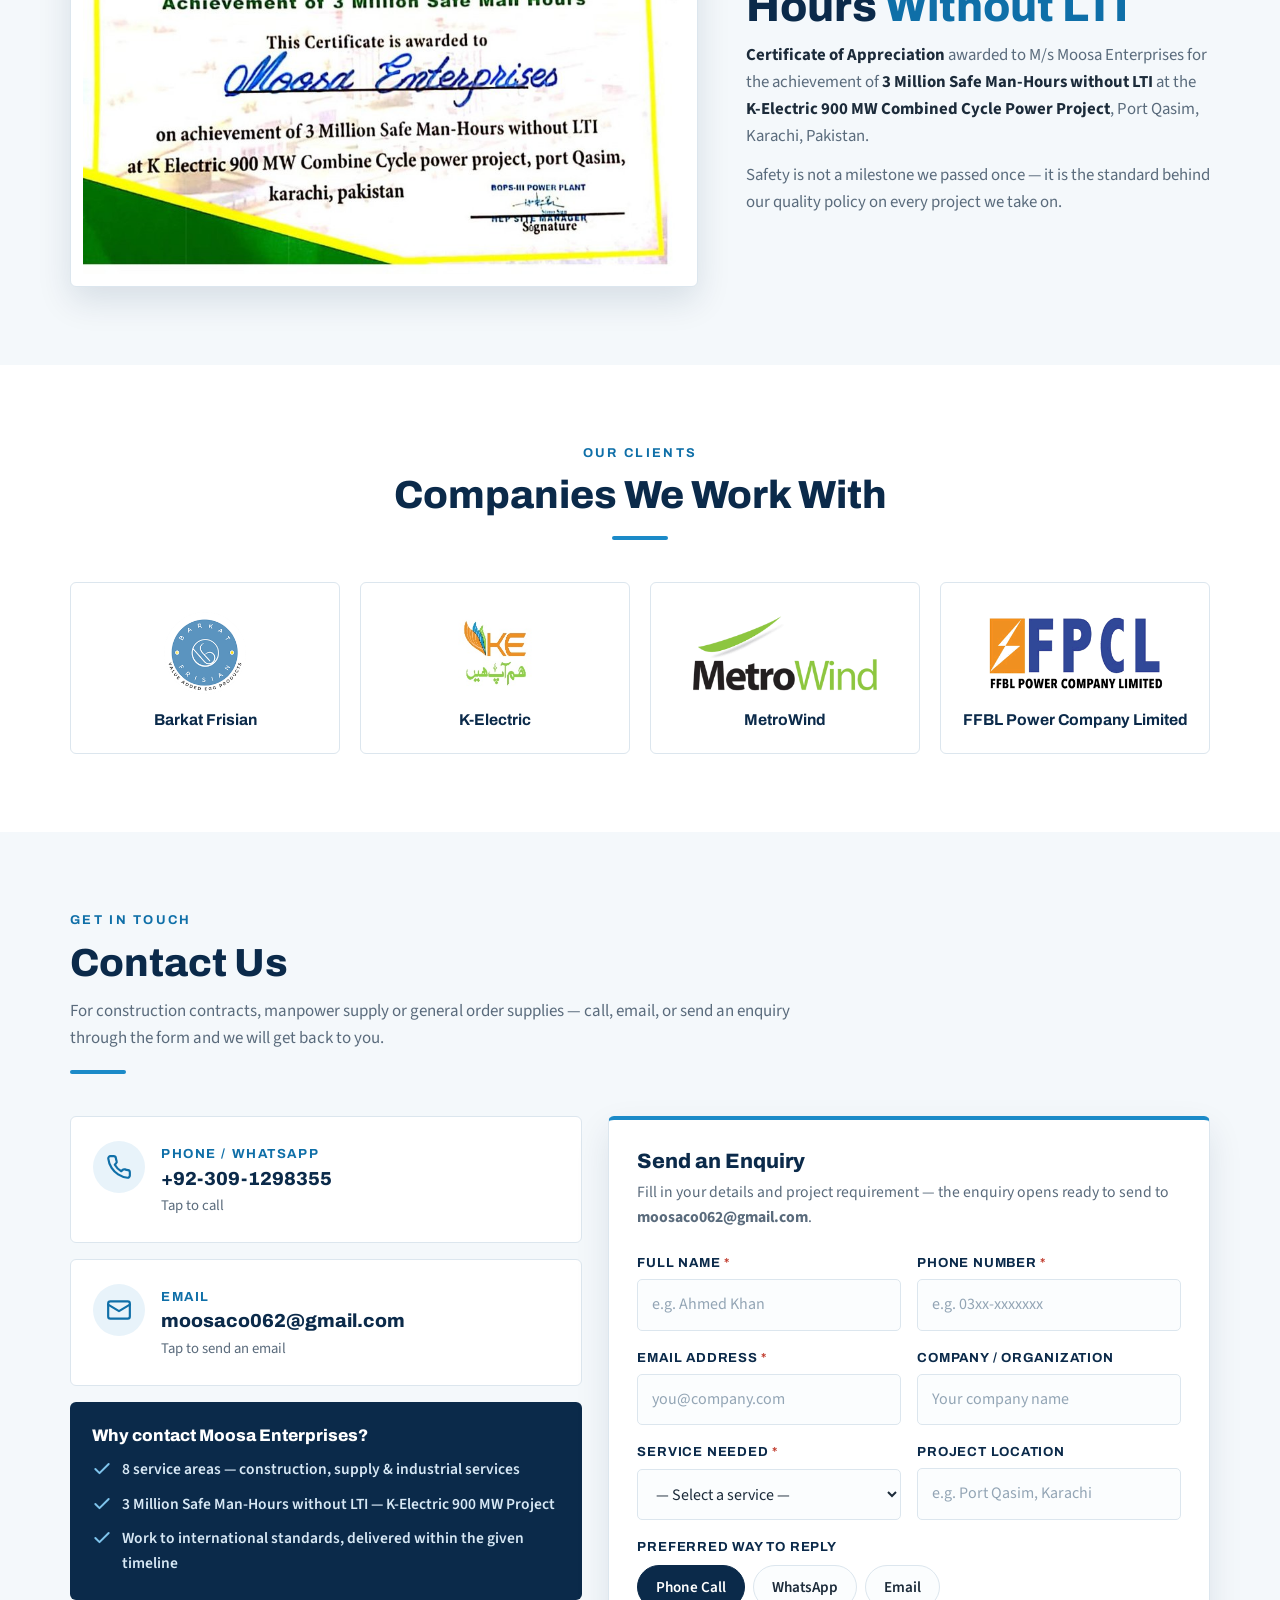
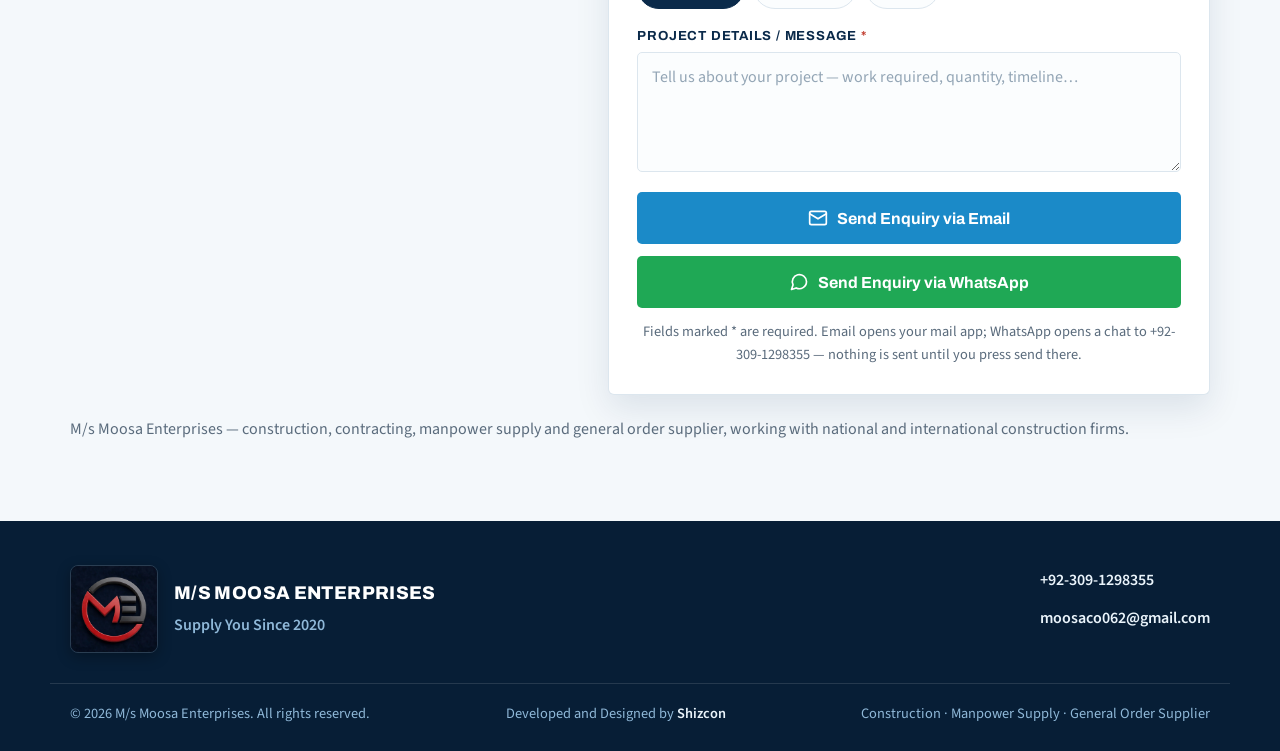
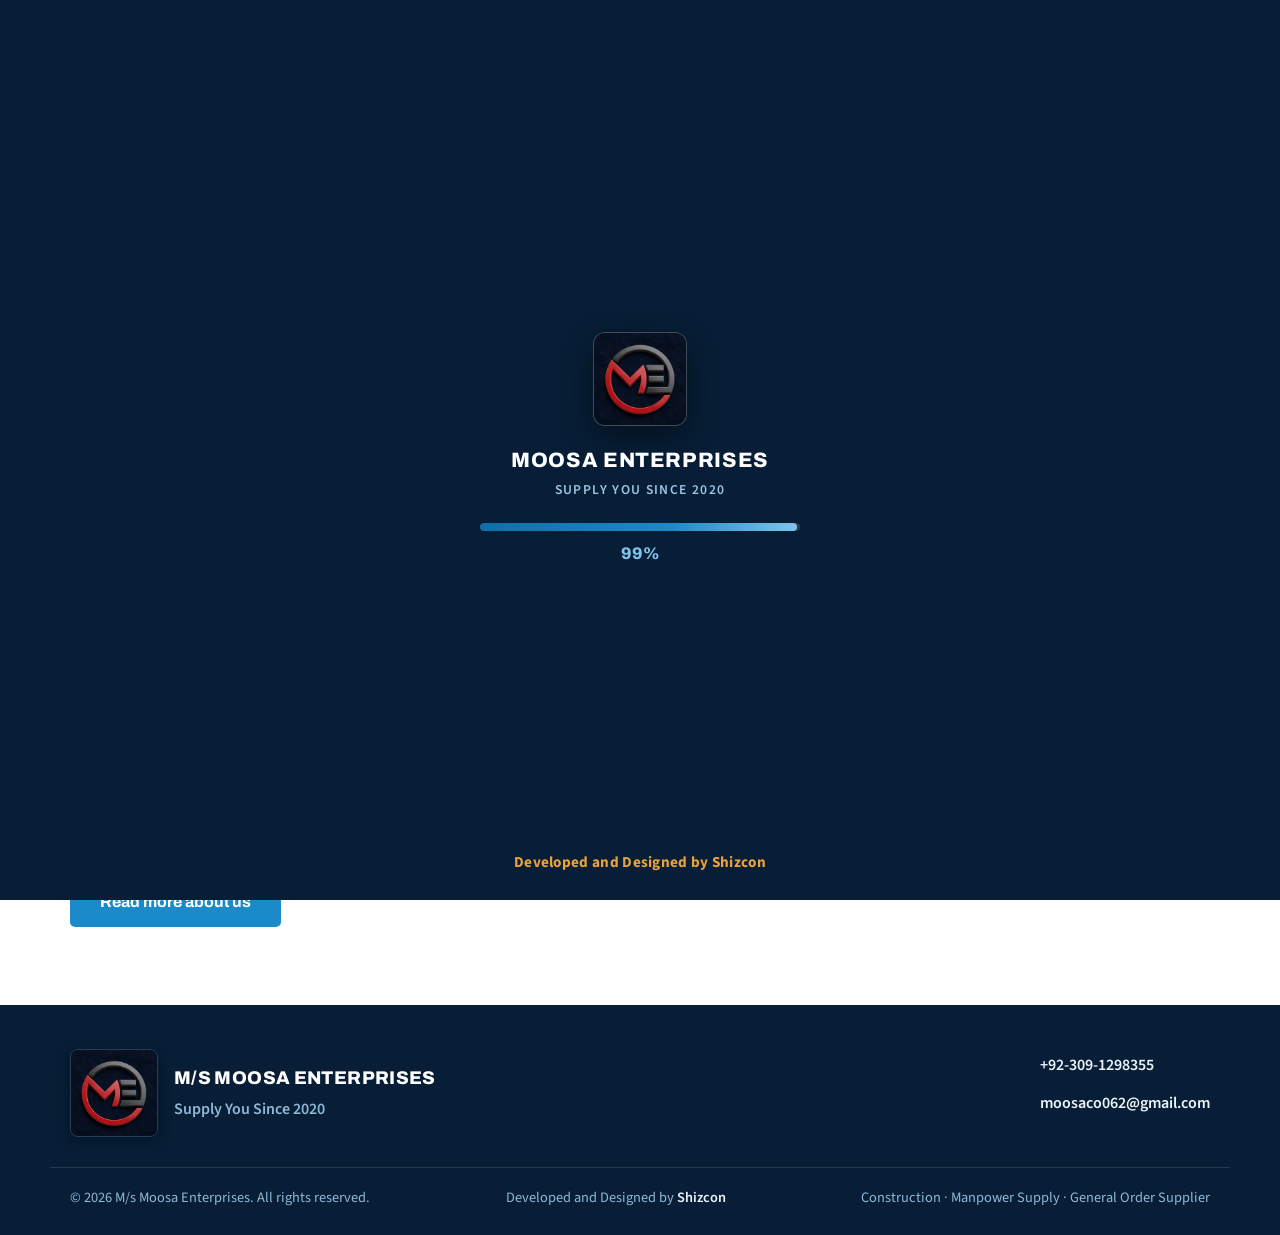
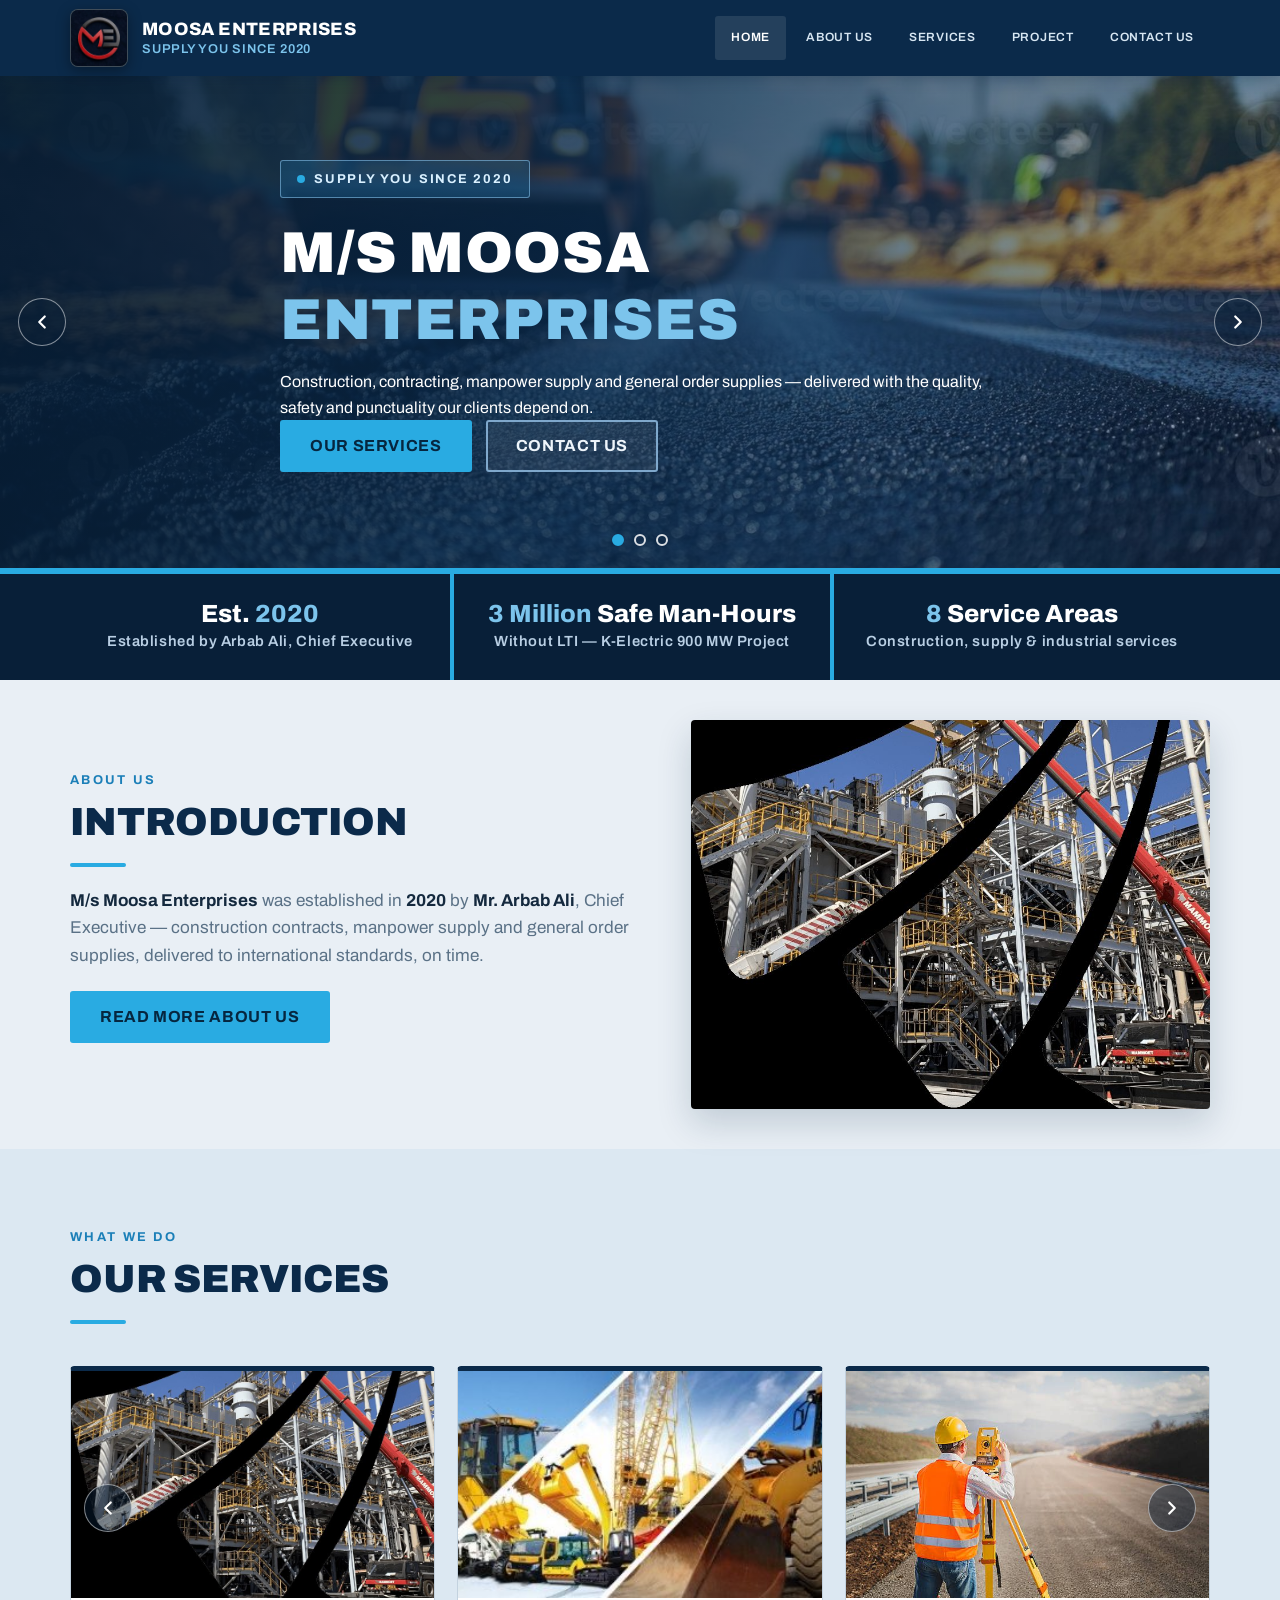
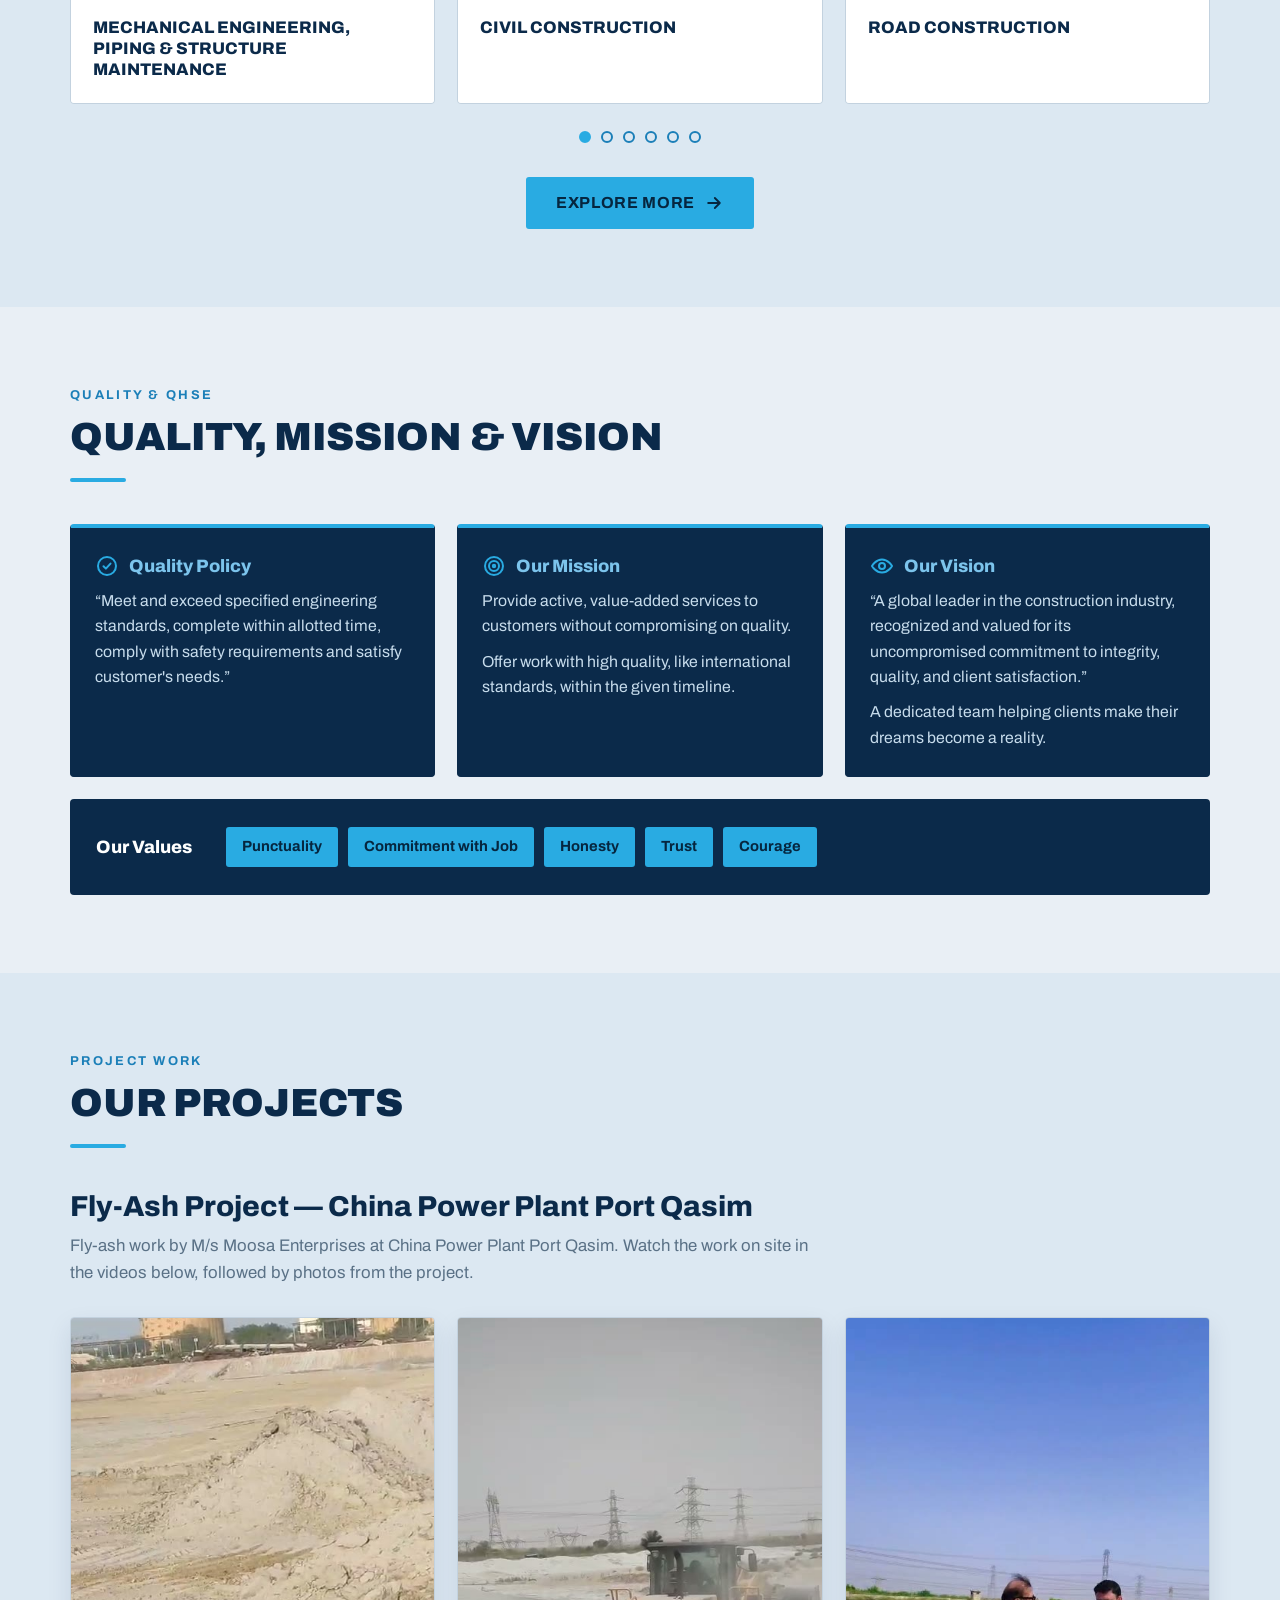
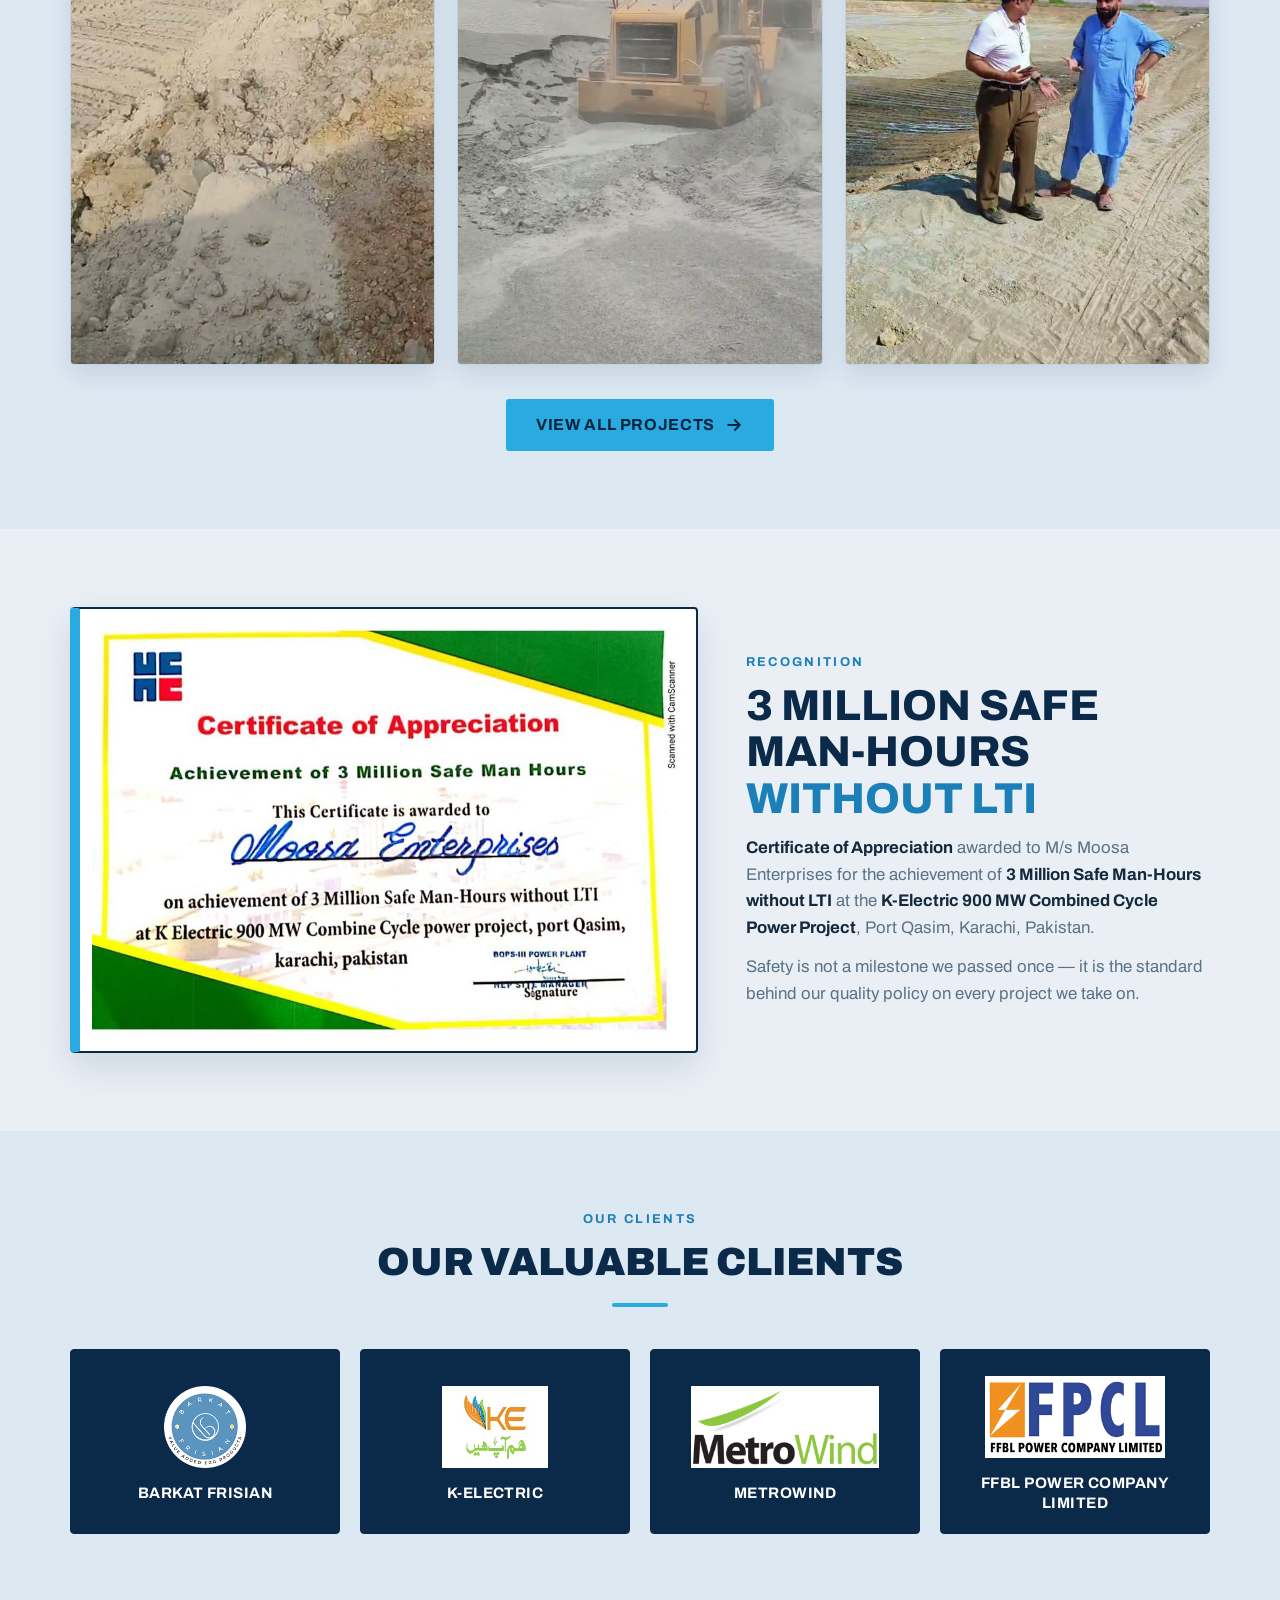
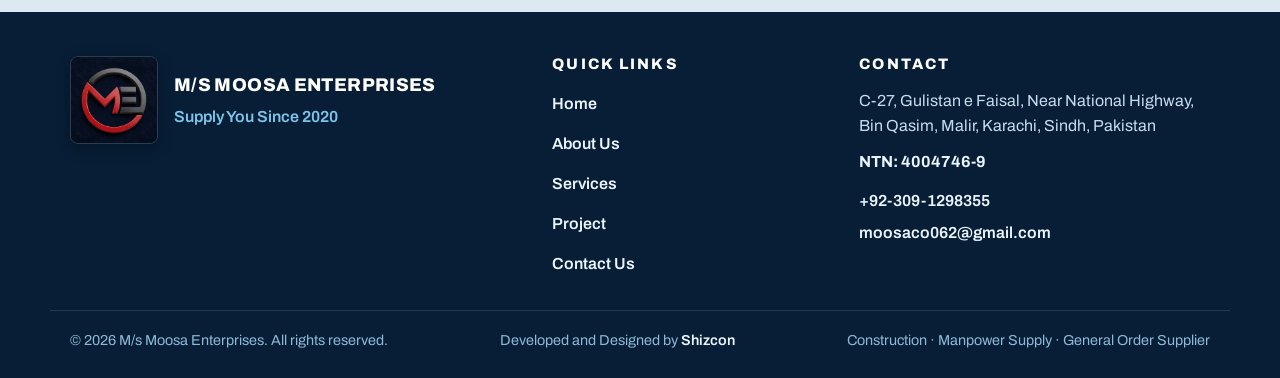
